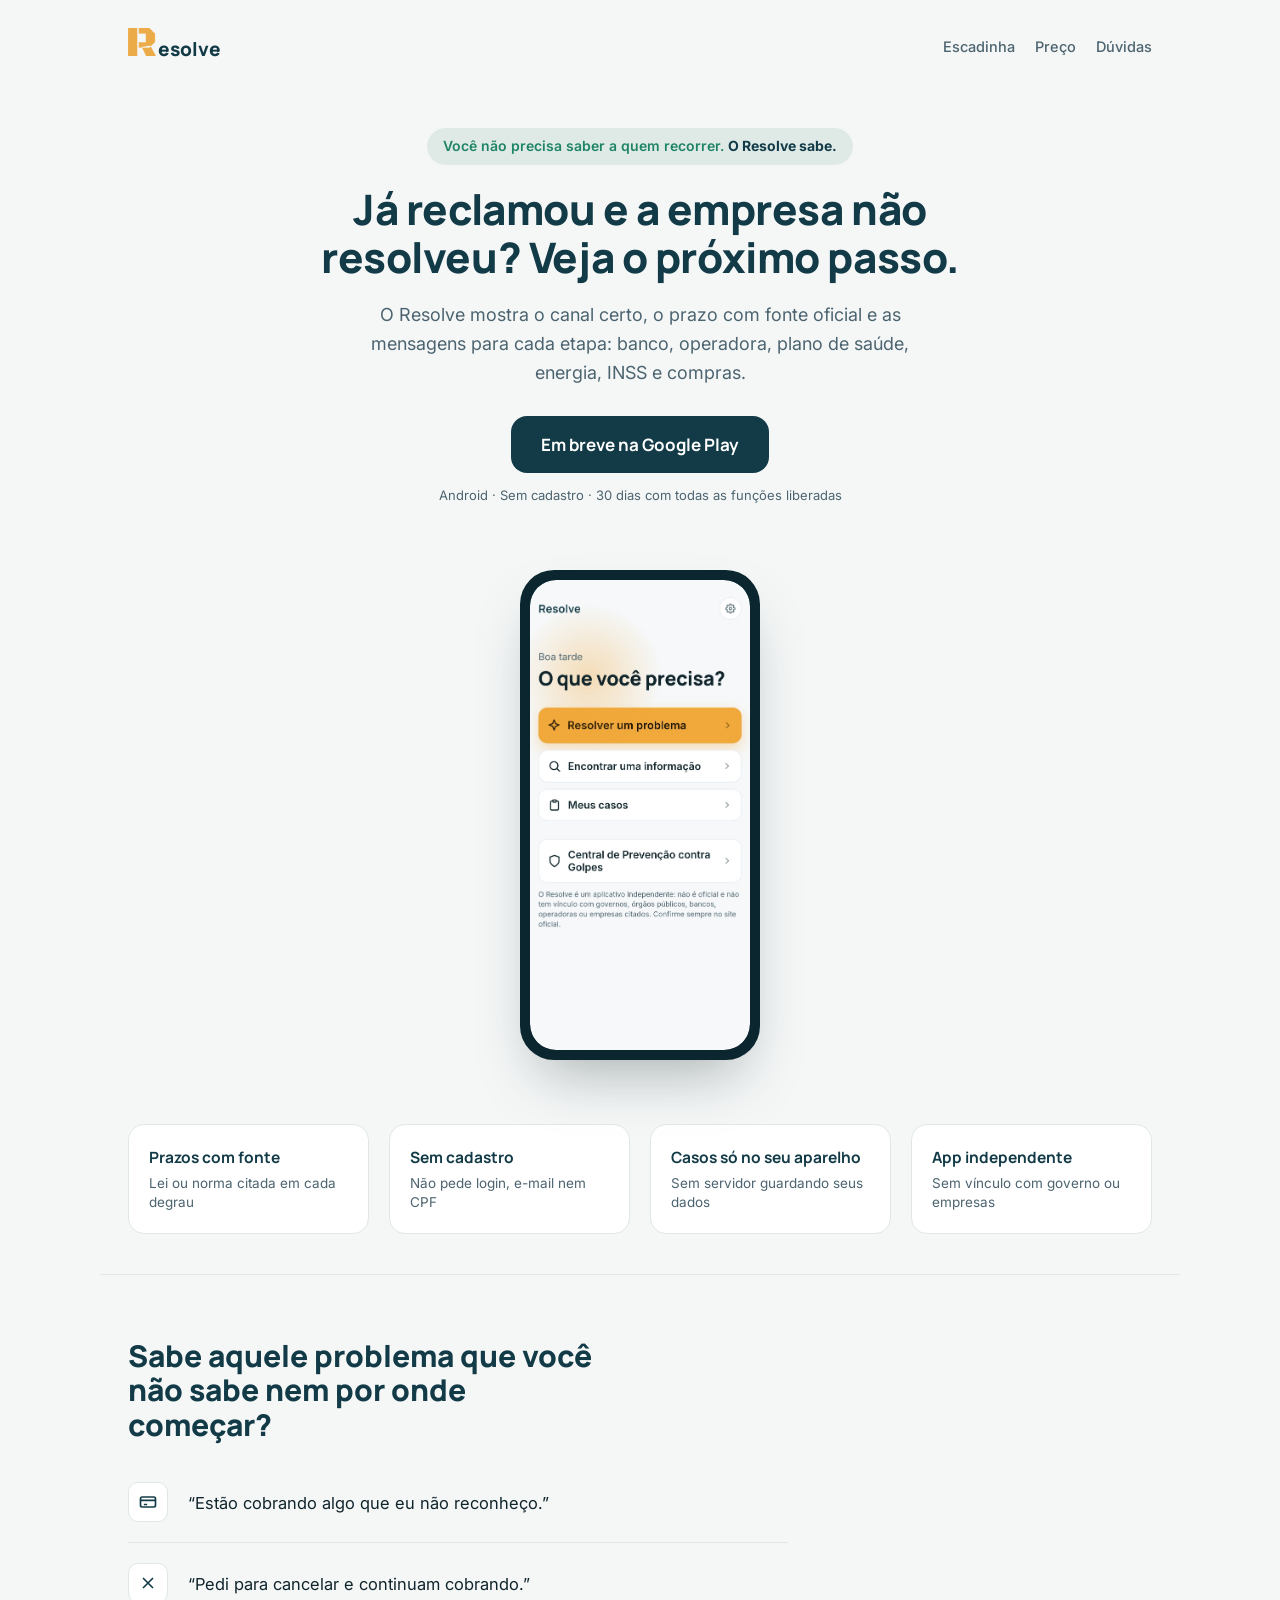
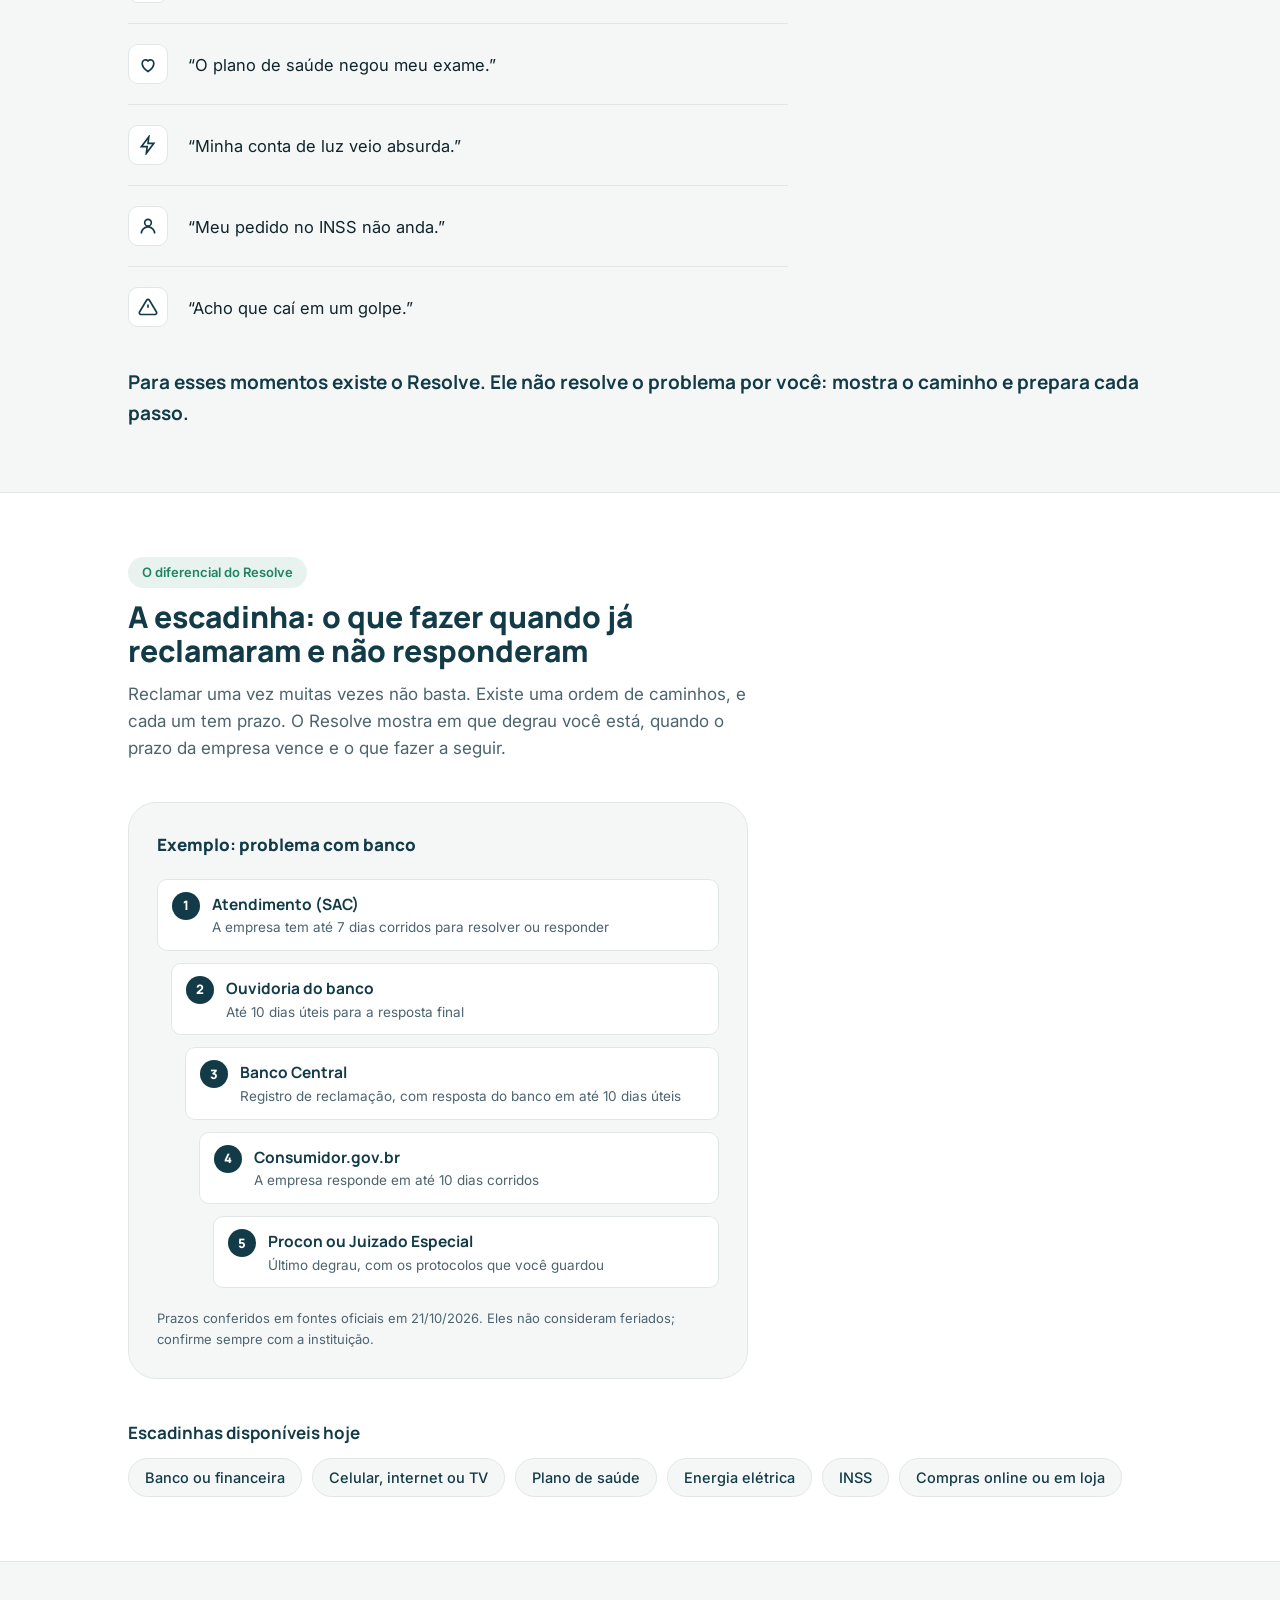
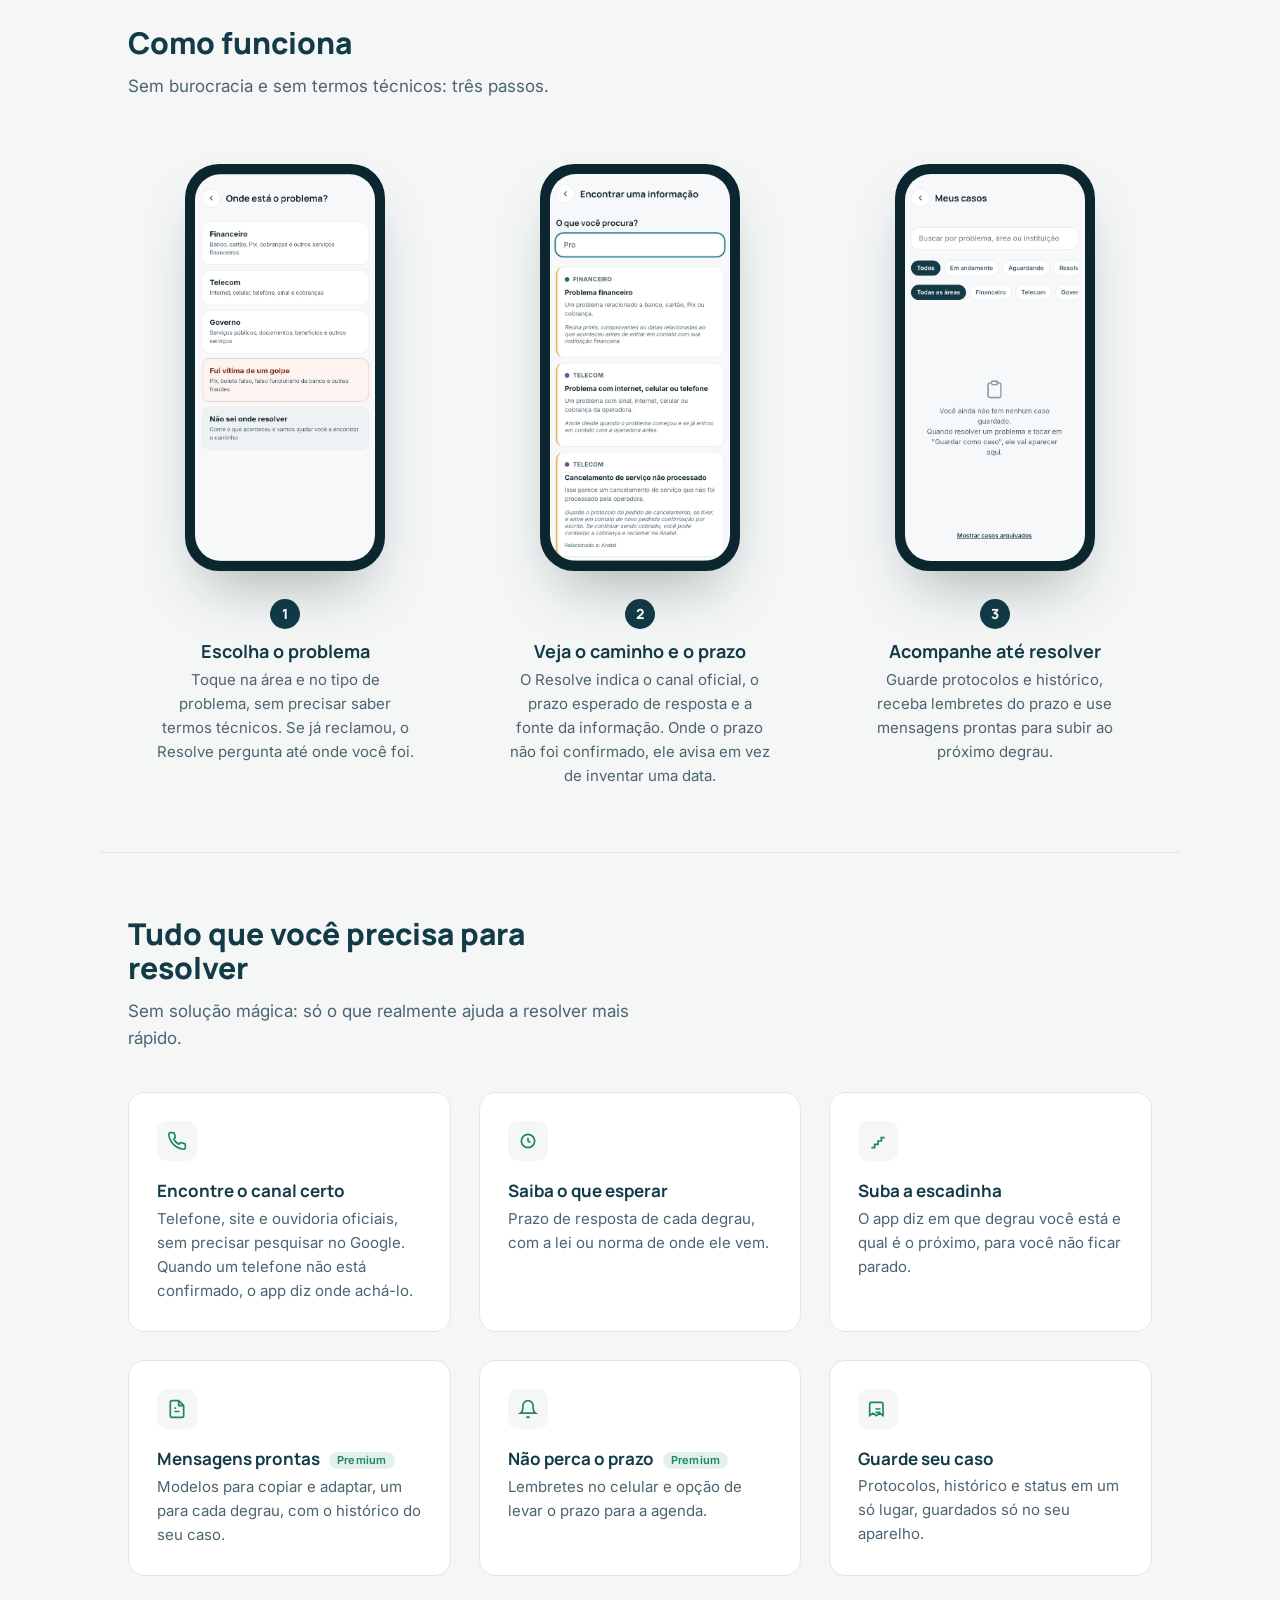
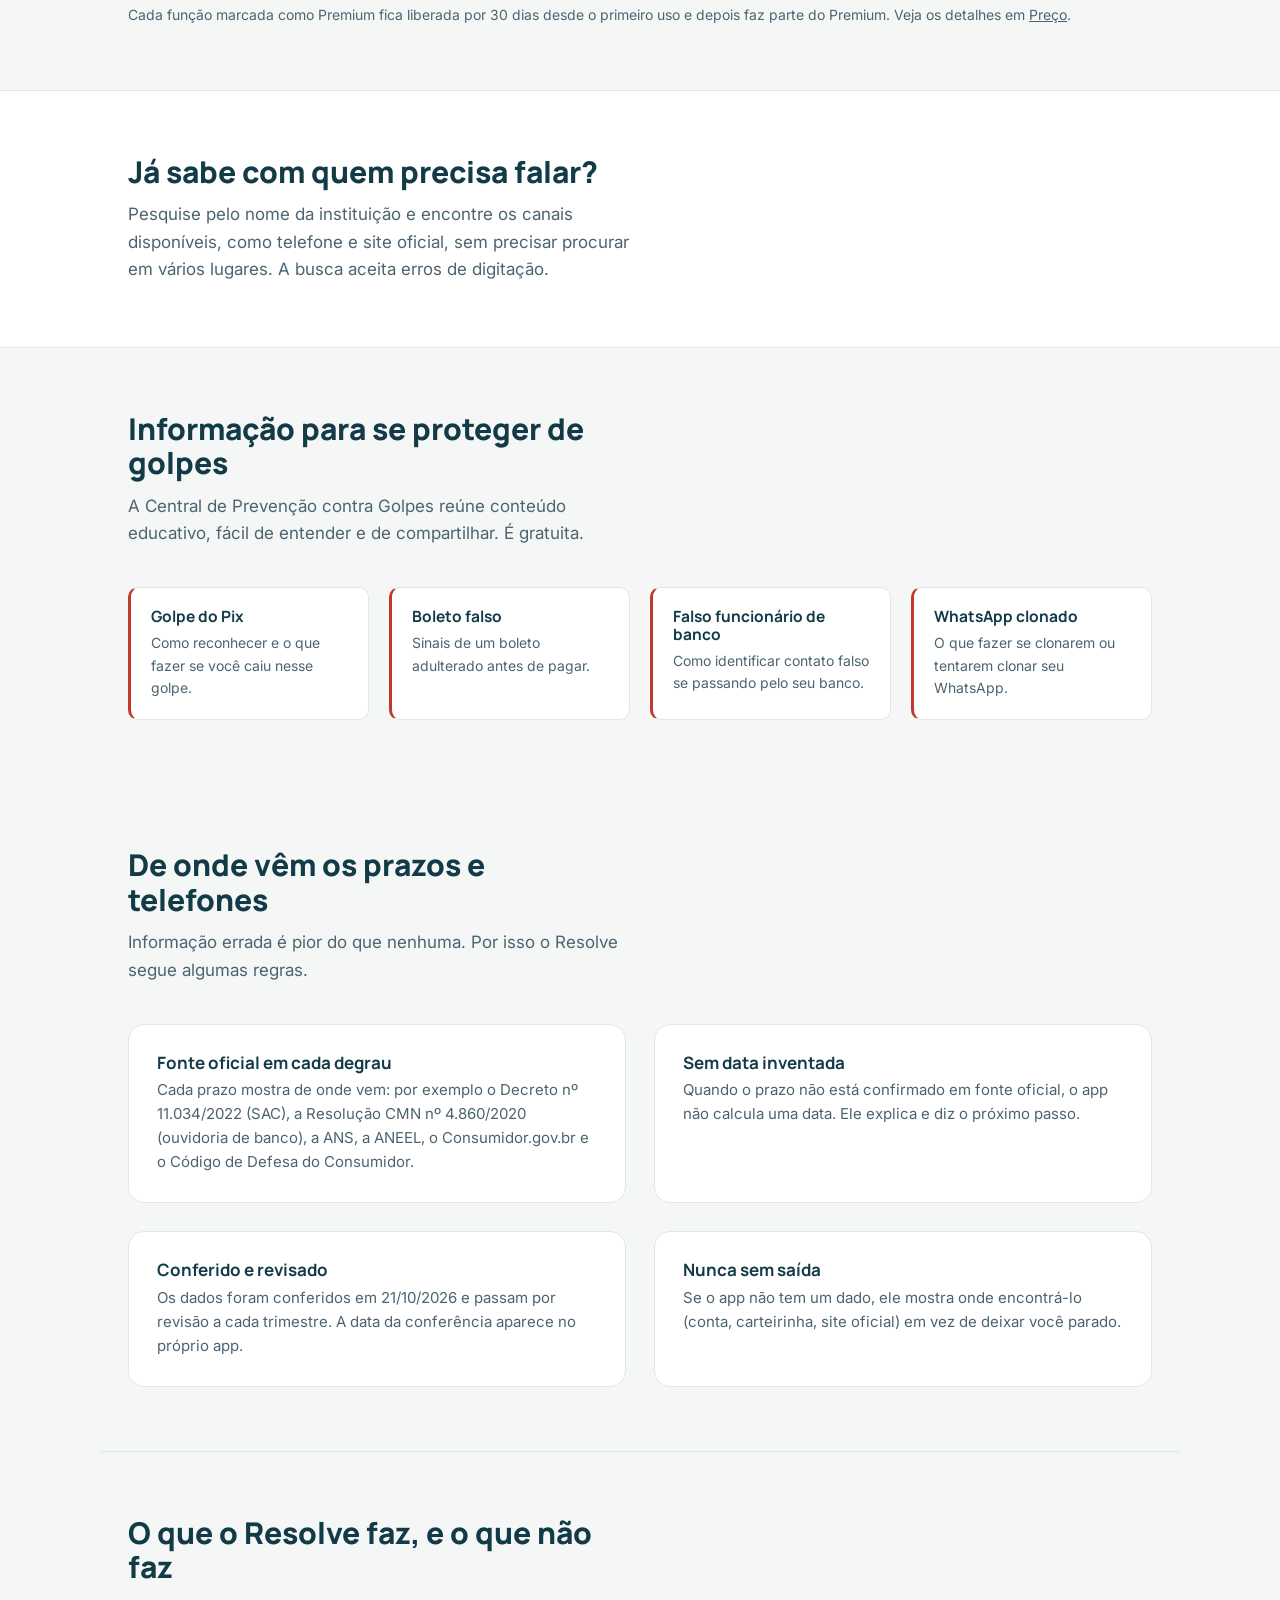
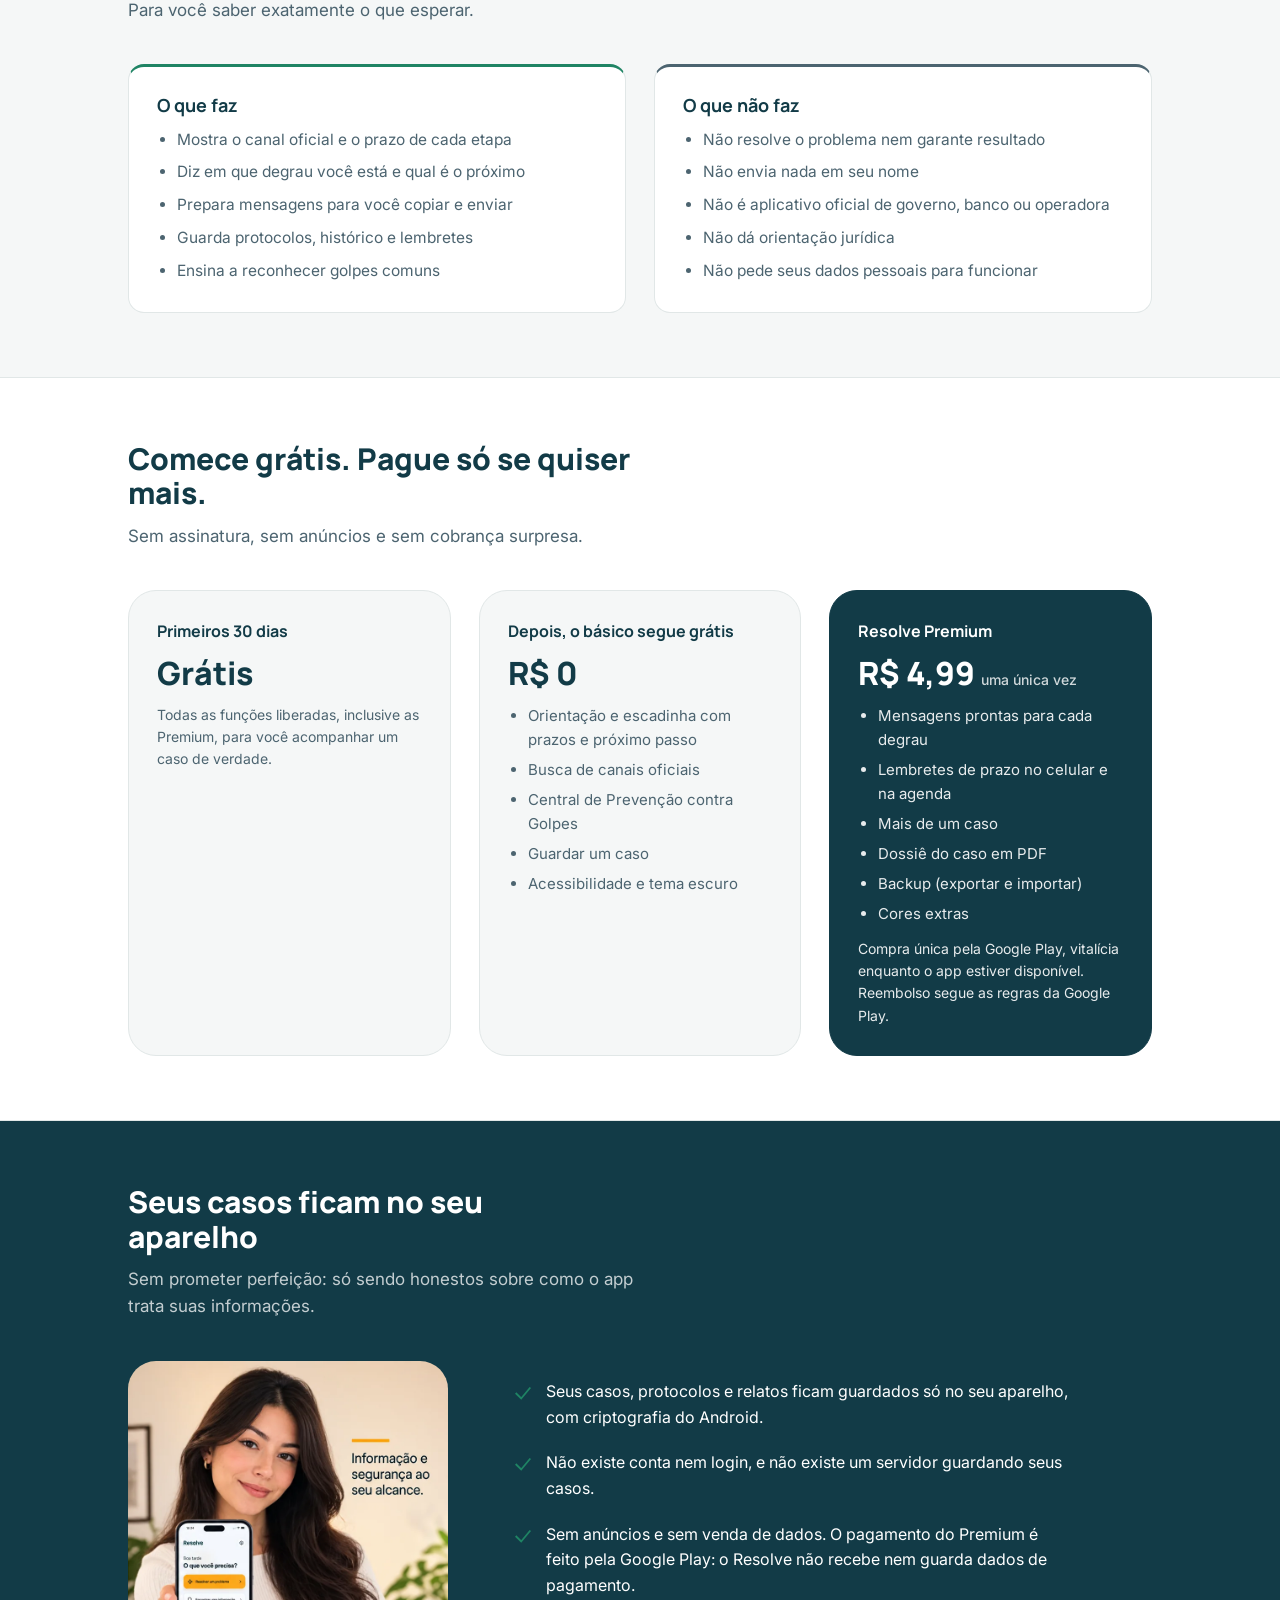
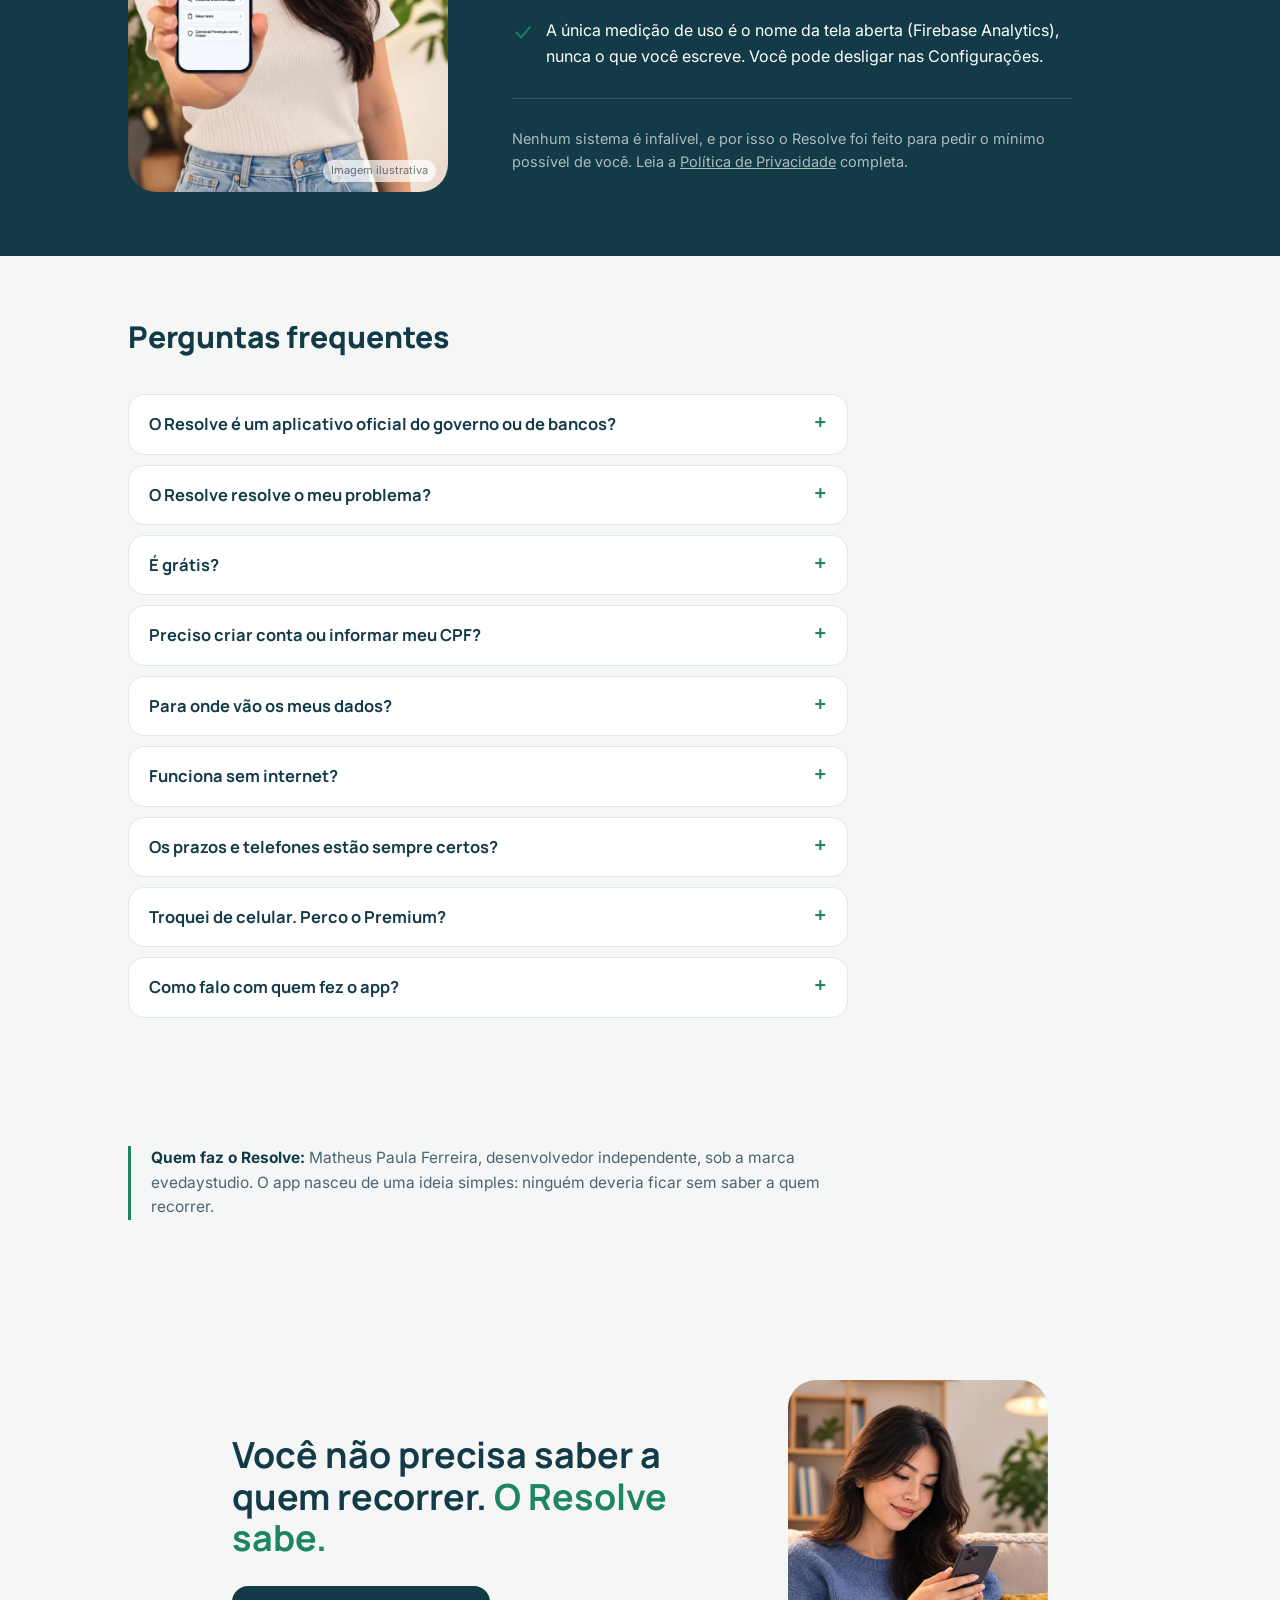
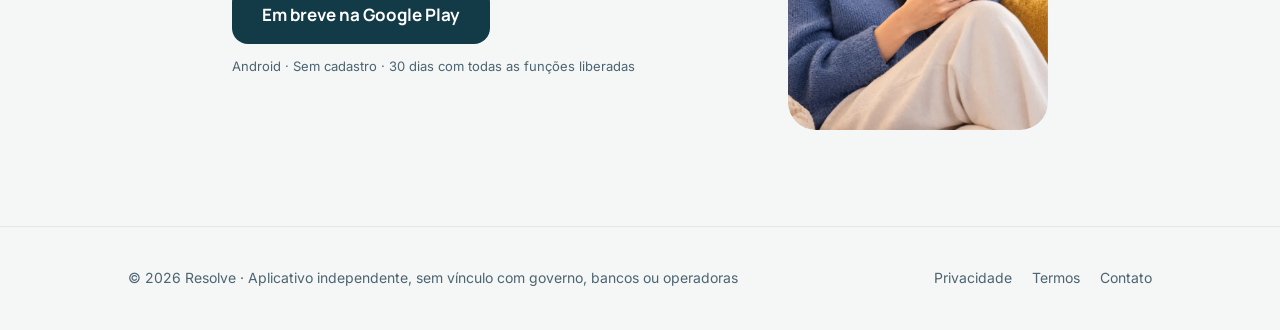
==== index.html @ bd223cc1 "Add files via upload" ====
<!DOCTYPE html>
<html lang="pt-BR">
<head>
  <meta charset="UTF-8" />
  <meta name="viewport" content="width=device-width, initial-scale=1" />
  <title>Resolve — Reclamou e não resolveram? Veja o próximo passo</title>
  <meta name="description" content="Reclamou e a empresa não resolveu? O Resolve mostra o canal certo, o prazo com fonte oficial e o próximo passo: banco, operadora, plano de saúde, energia, INSS e compras. Android, sem cadastro." />

  <!-- Open Graph / Instagram, WhatsApp, Facebook -->
  <meta property="og:type" content="website" />
  <meta property="og:title" content="Resolve — Reclamou e não resolveram? Veja o próximo passo" />
  <meta property="og:locale" content="pt_BR" />
  <meta name="theme-color" content="#123B47" />
  <meta property="og:description" content="O canal certo, o prazo com fonte oficial e o próximo passo quando a empresa não responde. Android, sem cadastro, 30 dias com tudo liberado." />
  <meta property="og:image" content="https://evedaystudio.github.io/resolve/assets/og-image.png?v=2" />
  <meta property="og:image:width" content="1200" />
  <meta property="og:image:height" content="630" />
  <meta name="twitter:card" content="summary_large_image" />
  <meta name="twitter:image" content="https://evedaystudio.github.io/resolve/assets/og-image.png?v=2" />

  <link rel="icon" href="assets/favicon.ico" sizes="48x48" />
  <link rel="icon" type="image/png" sizes="32x32" href="assets/favicon-32.png" />
  <link rel="icon" type="image/png" sizes="192x192" href="assets/favicon-192.png" />
  <link rel="apple-touch-icon" href="assets/apple-touch-icon.png" />

  <link rel="preconnect" href="https://fonts.googleapis.com">
  <link rel="preconnect" href="https://fonts.gstatic.com" crossorigin>
  <link href="https://fonts.googleapis.com/css2?family=Inter:wght@400;500;600&family=Manrope:wght@700;800&display=swap" rel="stylesheet">

  <link rel="stylesheet" href="css/styles.css" />
  <script type="application/ld+json">
  {"@context":"https://schema.org","@type":"MobileApplication","name":"Resolve","operatingSystem":"Android","applicationCategory":"UtilitiesApplication","description":"Mostra o canal certo, o prazo e o próximo passo para quem já reclamou e não foi resolvido. Aplicativo independente.","inLanguage":"pt-BR","author":{"@type":"Person","name":"Matheus Paula Ferreira"}}
  </script>
</head>
<body>

  <header class="cabecalho">
    <div class="container cabecalho-linha">
      <a class="marca-site" href="#topo" aria-label="Resolve">
        <img class="marca-r" src="assets/logo-r.png" alt="" width="28" height="28" />
        <span aria-hidden="true">esolve</span>
      </a>
      <nav class="menu-site" aria-label="Seções">
        <a href="#escadinha">Escadinha</a>
        <a href="#preco">Preço</a>
        <a href="#duvidas">Dúvidas</a>
      </nav>
    </div>
  </header>

  <main id="topo">

    <!-- ================= HERO ================= -->
    <section class="hero">
      <div class="container">
        <div class="hero-conteudo">
          <p class="hero-kicker">Você não precisa saber a quem recorrer. <strong>O Resolve sabe.</strong></p>
          <h1>Já reclamou e a empresa não resolveu? Veja o próximo passo.</h1>
          <p class="hero-sub">O Resolve mostra o canal certo, o prazo com fonte oficial e as mensagens para cada etapa: banco, operadora, plano de saúde, energia, INSS e compras.</p>

          <a class="botao-baixar" href="#" id="link-baixar-hero" data-link-loja aria-disabled="true">
            Em breve na Google Play
          </a>
          <p class="hero-micro">Android · Sem cadastro · 30 dias com todas as funções liberadas</p>
        </div>

        <div class="moldura-fone moldura-fone-hero">
          <div class="moldura-fone-tela">
            <img src="assets/screenshots/tela-resolve.jpg" alt="Tela inicial do aplicativo Resolve" draggable="false" />
          </div>
        </div>

        <ul class="faixa-confianca" aria-label="Por que confiar">
          <li><strong>Prazos com fonte</strong><span>Lei ou norma citada em cada degrau</span></li>
          <li><strong>Sem cadastro</strong><span>Não pede login, e-mail nem CPF</span></li>
          <li><strong>Casos só no seu aparelho</strong><span>Sem servidor guardando seus dados</span></li>
          <li><strong>App independente</strong><span>Sem vínculo com governo ou empresas</span></li>
        </ul>
      </div>
    </section>

    <hr class="divisor" />

    <!-- ================= SITUAÇÕES REAIS ================= -->
    <section class="bloco">
      <div class="container">
        <h2 class="bloco-titulo">Sabe aquele problema que você não sabe nem por onde começar?</h2>

        <div class="lista-situacoes">
          <div class="item-situacao">
            <span class="icone"><svg viewBox="0 0 24 24" fill="none" stroke="currentColor" stroke-width="2"><rect x="3" y="6" width="18" height="12" rx="2"/><path d="M3 10h18M7 15h4"/></svg></span>
            <p>“Estão cobrando algo que eu não reconheço.”</p>
          </div>
          <div class="item-situacao">
            <span class="icone"><svg viewBox="0 0 24 24" fill="none" stroke="currentColor" stroke-width="2"><path d="M18 6L6 18M6 6l12 12"/></svg></span>
            <p>“Pedi para cancelar e continuam cobrando.”</p>
          </div>
          <div class="item-situacao">
            <span class="icone"><svg viewBox="0 0 24 24" fill="none" stroke="currentColor" stroke-width="2"><path d="M12 21s-7-4.5-7-10a4 4 0 017-2.6A4 4 0 0119 11c0 5.5-7 10-7 10z"/></svg></span>
            <p>“O plano de saúde negou meu exame.”</p>
          </div>
          <div class="item-situacao">
            <span class="icone"><svg viewBox="0 0 24 24" fill="none" stroke="currentColor" stroke-width="2"><path d="M13 2L4 14h7l-1 8 9-12h-7z"/></svg></span>
            <p>“Minha conta de luz veio absurda.”</p>
          </div>
          <div class="item-situacao">
            <span class="icone"><svg viewBox="0 0 24 24" fill="none" stroke="currentColor" stroke-width="2"><path d="M12 12a4 4 0 100-8 4 4 0 000 8zM4 21a8 8 0 0116 0"/></svg></span>
            <p>“Meu pedido no INSS não anda.”</p>
          </div>
          <div class="item-situacao">
            <span class="icone"><svg viewBox="0 0 24 24" fill="none" stroke="currentColor" stroke-width="2"><path d="M12 9v4M12 17h.01"/><path d="M10.29 3.86L1.82 18a2 2 0 001.71 3h16.94a2 2 0 001.71-3L13.71 3.86a2 2 0 00-3.42 0z"/></svg></span>
            <p>“Acho que caí em um golpe.”</p>
          </div>
        </div>

        <p class="situacoes-fechamento">Para esses momentos existe o Resolve. Ele não resolve o problema por você: mostra o caminho e prepara cada passo.</p>
      </div>
    </section>

    <!-- ================= ESCADINHA ================= -->
    <section class="bloco bloco-escada" id="escadinha">
      <div class="container">
        <p class="rotulo-secao">O diferencial do Resolve</p>
        <h2 class="bloco-titulo">A escadinha: o que fazer quando já reclamaram e não responderam</h2>
        <p class="bloco-intro">Reclamar uma vez muitas vezes não basta. Existe uma ordem de caminhos, e cada um tem prazo. O Resolve mostra em que degrau você está, quando o prazo da empresa vence e o que fazer a seguir.</p>

        <div class="escada-exemplo">
          <p class="escada-exemplo-titulo">Exemplo: problema com banco</p>
          <ol class="escada-visual">
            <li><span class="escada-n">1</span><div><strong>Atendimento (SAC)</strong><small>A empresa tem até 7 dias corridos para resolver ou responder</small></div></li>
            <li><span class="escada-n">2</span><div><strong>Ouvidoria do banco</strong><small>Até 10 dias úteis para a resposta final</small></div></li>
            <li><span class="escada-n">3</span><div><strong>Banco Central</strong><small>Registro de reclamação, com resposta do banco em até 10 dias úteis</small></div></li>
            <li><span class="escada-n">4</span><div><strong>Consumidor.gov.br</strong><small>A empresa responde em até 10 dias corridos</small></div></li>
            <li><span class="escada-n">5</span><div><strong>Procon ou Juizado Especial</strong><small>Último degrau, com os protocolos que você guardou</small></div></li>
          </ol>
          <p class="escada-exemplo-nota">Prazos conferidos em fontes oficiais em 21/10/2026. Eles não consideram feriados; confirme sempre com a instituição.</p>
        </div>

        <p class="escada-trilhas-titulo">Escadinhas disponíveis hoje</p>
        <ul class="escada-trilhas">
          <li>Banco ou financeira</li>
          <li>Celular, internet ou TV</li>
          <li>Plano de saúde</li>
          <li>Energia elétrica</li>
          <li>INSS</li>
          <li>Compras online ou em loja</li>
        </ul>
      </div>
    </section>

    <!-- ================= COMO FUNCIONA (com telas reais) ================= -->
    <section class="bloco">
      <div class="container">
        <h2 class="bloco-titulo">Como funciona</h2>
        <p class="bloco-intro">Sem burocracia e sem termos técnicos: três passos.</p>

        <div class="passos-telas">
          <div class="passo-tela">
            <div class="moldura-fone moldura-fone-passo">
              <div class="moldura-fone-tela">
                <img src="assets/screenshots/resolve-problema.jpg" alt="Tela de escolha da área do problema no Resolve" draggable="false" />
              </div>
            </div>
            <div class="passo-tela-texto">
              <span class="passo-numero">1</span>
              <h3>Escolha o problema</h3>
              <p>Toque na área e no tipo de problema, sem precisar saber termos técnicos. Se já reclamou, o Resolve pergunta até onde você foi.</p>
            </div>
          </div>

          <div class="passo-tela">
            <div class="moldura-fone moldura-fone-passo">
              <div class="moldura-fone-tela">
                <img src="assets/screenshots/resolve-informacao.jpg" alt="Tela de busca de informação no Resolve" draggable="false" />
              </div>
            </div>
            <div class="passo-tela-texto">
              <span class="passo-numero">2</span>
              <h3>Veja o caminho e o prazo</h3>
              <p>O Resolve indica o canal oficial, o prazo esperado de resposta e a fonte da informação. Onde o prazo não foi confirmado, ele avisa em vez de inventar uma data.</p>
            </div>
          </div>

          <div class="passo-tela">
            <div class="moldura-fone moldura-fone-passo">
              <div class="moldura-fone-tela">
                <img src="assets/screenshots/resolve-casos.jpg" alt="Tela de Meus casos no Resolve" draggable="false" />
              </div>
            </div>
            <div class="passo-tela-texto">
              <span class="passo-numero">3</span>
              <h3>Acompanhe até resolver</h3>
              <p>Guarde protocolos e histórico, receba lembretes do prazo e use mensagens prontas para subir ao próximo degrau.</p>
            </div>
          </div>
        </div>
      </div>
    </section>

    <hr class="divisor" />

    <!-- ================= FUNCIONALIDADES ================= -->
    <section class="bloco">
      <div class="container">
        <h2 class="bloco-titulo">Tudo que você precisa para resolver</h2>
        <p class="bloco-intro">Sem solução mágica: só o que realmente ajuda a resolver mais rápido.</p>

        <div class="grade-funcionalidades">
          <div class="card-funcionalidade">
            <span class="icone"><svg viewBox="0 0 24 24" fill="none" stroke="currentColor" stroke-width="2"><path d="M22 16.92v3a2 2 0 01-2.18 2 19.79 19.79 0 01-8.63-3.07 19.5 19.5 0 01-6-6 19.79 19.79 0 01-3.07-8.67A2 2 0 014.11 2h3a2 2 0 012 1.72c.127.96.361 1.903.7 2.81a2 2 0 01-.45 2.11L8.09 9.91a16 16 0 006 6l1.27-1.27a2 2 0 012.11-.45c.907.339 1.85.573 2.81.7A2 2 0 0122 16.92z"/></svg></span>
            <h3>Encontre o canal certo</h3>
            <p>Telefone, site e ouvidoria oficiais, sem precisar pesquisar no Google. Quando um telefone não está confirmado, o app diz onde achá-lo.</p>
          </div>
          <div class="card-funcionalidade">
            <span class="icone"><svg viewBox="0 0 24 24" fill="none" stroke="currentColor" stroke-width="2"><path d="M12 20a8 8 0 100-16 8 8 0 000 16z"/><path d="M12 8v4l3 2"/></svg></span>
            <h3>Saiba o que esperar</h3>
            <p>Prazo de resposta de cada degrau, com a lei ou norma de onde ele vem.</p>
          </div>
          <div class="card-funcionalidade">
            <span class="icone"><svg viewBox="0 0 24 24" fill="none" stroke="currentColor" stroke-width="2"><path d="M4 20h4v-4h4v-4h4V8h4"/></svg></span>
            <h3>Suba a escadinha</h3>
            <p>O app diz em que degrau você está e qual é o próximo, para você não ficar parado.</p>
          </div>
          <div class="card-funcionalidade">
            <span class="icone"><svg viewBox="0 0 24 24" fill="none" stroke="currentColor" stroke-width="2"><path d="M14 2H6a2 2 0 00-2 2v16a2 2 0 002 2h12a2 2 0 002-2V8z"/><path d="M14 2v6h6M9 15h6M9 11h2"/></svg></span>
            <h3>Mensagens prontas <span class="selo-premium">Premium</span></h3>
            <p>Modelos para copiar e adaptar, um para cada degrau, com o histórico do seu caso.</p>
          </div>
          <div class="card-funcionalidade">
            <span class="icone"><svg viewBox="0 0 24 24" fill="none" stroke="currentColor" stroke-width="2"><path d="M18 8a6 6 0 00-12 0c0 7-3 9-3 9h18s-3-2-3-9M13.73 21a2 2 0 01-3.46 0"/></svg></span>
            <h3>Não perca o prazo <span class="selo-premium">Premium</span></h3>
            <p>Lembretes no celular e opção de levar o prazo para a agenda.</p>
          </div>
          <div class="card-funcionalidade">
            <span class="icone"><svg viewBox="0 0 24 24" fill="none" stroke="currentColor" stroke-width="2"><path d="M9 12h6M9 16h6M8 4h8a2 2 0 012 2v14l-4-3-4 3-4-3-4 3V6a2 2 0 012-2z"/></svg></span>
            <h3>Guarde seu caso</h3>
            <p>Protocolos, histórico e status em um só lugar, guardados só no seu aparelho.</p>
          </div>
        </div>
        <p class="nota-funcoes">Cada função marcada como Premium fica liberada por 30 dias desde o primeiro uso e depois faz parte do Premium. Veja os detalhes em <a href="#preco">Preço</a>.</p>
      </div>
    </section>

    <!-- ================= BUSCA POR INSTITUIÇÃO ================= -->
    <section class="bloco bloco-instituicao">
      <div class="container">
        <div class="instituicao-conteudo">
          <h2 class="bloco-titulo">Já sabe com quem precisa falar?</h2>
          <p class="bloco-intro">Pesquise pelo nome da instituição e encontre os canais disponíveis, como telefone e site oficial, sem precisar procurar em vários lugares. A busca aceita erros de digitação.</p>
        </div>
      </div>
    </section>

    <!-- ================= CENTRAL DE PREVENÇÃO CONTRA GOLPES ================= -->
    <section class="bloco bloco-golpes">
      <div class="container">
        <h2 class="bloco-titulo">Informação para se proteger de golpes</h2>
        <p class="bloco-intro">A Central de Prevenção contra Golpes reúne conteúdo educativo, fácil de entender e de compartilhar. É gratuita.</p>

        <div class="grade-golpes">
          <div class="card-golpe">
            <h3>Golpe do Pix</h3>
            <p>Como reconhecer e o que fazer se você caiu nesse golpe.</p>
          </div>
          <div class="card-golpe">
            <h3>Boleto falso</h3>
            <p>Sinais de um boleto adulterado antes de pagar.</p>
          </div>
          <div class="card-golpe">
            <h3>Falso funcionário de banco</h3>
            <p>Como identificar contato falso se passando pelo seu banco.</p>
          </div>
          <div class="card-golpe">
            <h3>WhatsApp clonado</h3>
            <p>O que fazer se clonarem ou tentarem clonar seu WhatsApp.</p>
          </div>
        </div>
      </div>
    </section>

    <!-- ================= COMO CONFERIMOS ================= -->
    <section class="bloco">
      <div class="container">
        <h2 class="bloco-titulo">De onde vêm os prazos e telefones</h2>
        <p class="bloco-intro">Informação errada é pior do que nenhuma. Por isso o Resolve segue algumas regras.</p>
        <div class="grade-metodo">
          <div class="item-metodo">
            <h3>Fonte oficial em cada degrau</h3>
            <p>Cada prazo mostra de onde vem: por exemplo o Decreto nº 11.034/2022 (SAC), a Resolução CMN nº 4.860/2020 (ouvidoria de banco), a ANS, a ANEEL, o Consumidor.gov.br e o Código de Defesa do Consumidor.</p>
          </div>
          <div class="item-metodo">
            <h3>Sem data inventada</h3>
            <p>Quando o prazo não está confirmado em fonte oficial, o app não calcula uma data. Ele explica e diz o próximo passo.</p>
          </div>
          <div class="item-metodo">
            <h3>Conferido e revisado</h3>
            <p>Os dados foram conferidos em 21/10/2026 e passam por revisão a cada trimestre. A data da conferência aparece no próprio app.</p>
          </div>
          <div class="item-metodo">
            <h3>Nunca sem saída</h3>
            <p>Se o app não tem um dado, ele mostra onde encontrá-lo (conta, carteirinha, site oficial) em vez de deixar você parado.</p>
          </div>
        </div>
      </div>
    </section>

    <hr class="divisor" />

    <!-- ================= FAZ / NÃO FAZ ================= -->
    <section class="bloco">
      <div class="container">
        <h2 class="bloco-titulo">O que o Resolve faz, e o que não faz</h2>
        <p class="bloco-intro">Para você saber exatamente o que esperar.</p>
        <div class="faz-nao-faz">
          <div class="coluna-faz">
            <h3>O que faz</h3>
            <ul>
              <li>Mostra o canal oficial e o prazo de cada etapa</li>
              <li>Diz em que degrau você está e qual é o próximo</li>
              <li>Prepara mensagens para você copiar e enviar</li>
              <li>Guarda protocolos, histórico e lembretes</li>
              <li>Ensina a reconhecer golpes comuns</li>
            </ul>
          </div>
          <div class="coluna-nao-faz">
            <h3>O que não faz</h3>
            <ul>
              <li>Não resolve o problema nem garante resultado</li>
              <li>Não envia nada em seu nome</li>
              <li>Não é aplicativo oficial de governo, banco ou operadora</li>
              <li>Não dá orientação jurídica</li>
              <li>Não pede seus dados pessoais para funcionar</li>
            </ul>
          </div>
        </div>
      </div>
    </section>

    <!-- ================= PREÇO ================= -->
    <section class="bloco bloco-preco" id="preco">
      <div class="container">
        <h2 class="bloco-titulo">Comece grátis. Pague só se quiser mais.</h2>
        <p class="bloco-intro">Sem assinatura, sem anúncios e sem cobrança surpresa.</p>

        <div class="grade-preco">
          <div class="cartao-preco">
            <p class="cartao-preco-nome">Primeiros 30 dias</p>
            <p class="cartao-preco-valor">Grátis</p>
            <p class="cartao-preco-sub">Todas as funções liberadas, inclusive as Premium, para você acompanhar um caso de verdade.</p>
          </div>
          <div class="cartao-preco">
            <p class="cartao-preco-nome">Depois, o básico segue grátis</p>
            <p class="cartao-preco-valor">R$ 0</p>
            <ul>
              <li>Orientação e escadinha com prazos e próximo passo</li>
              <li>Busca de canais oficiais</li>
              <li>Central de Prevenção contra Golpes</li>
              <li>Guardar um caso</li>
              <li>Acessibilidade e tema escuro</li>
            </ul>
          </div>
          <div class="cartao-preco cartao-preco-destaque">
            <p class="cartao-preco-nome">Resolve Premium</p>
            <p class="cartao-preco-valor">R$ 4,99 <span>uma única vez</span></p>
            <ul>
              <li>Mensagens prontas para cada degrau</li>
              <li>Lembretes de prazo no celular e na agenda</li>
              <li>Mais de um caso</li>
              <li>Dossiê do caso em PDF</li>
              <li>Backup (exportar e importar)</li>
              <li>Cores extras</li>
            </ul>
            <p class="cartao-preco-sub">Compra única pela Google Play, vitalícia enquanto o app estiver disponível. Reembolso segue as regras da Google Play.</p>
          </div>
        </div>
      </div>
    </section>

    <!-- ================= CONFIANÇA / PRIVACIDADE ================= -->
    <section class="bloco bloco-confianca">
      <div class="container">
        <h2 class="bloco-titulo">Seus casos ficam no seu aparelho</h2>
        <p class="bloco-intro">Sem prometer perfeição: só sendo honestos sobre como o app trata suas informações.</p>

        <div class="confianca-grade">
          <div class="confianca-imagem">
            <img src="assets/mulher-celular.webp" alt="Mulher sorrindo e mostrando a tela inicial do aplicativo Resolve" width="760" height="1024" loading="lazy" draggable="false" />
            <span class="legenda-ilustrativa">Imagem ilustrativa</span>
          </div>
          <div class="confianca-texto">
          <div class="lista-confianca">
            <div class="item-confianca">
              <svg viewBox="0 0 24 24" fill="none" stroke="currentColor" stroke-width="2"><path d="M4 12l6 6L20 6"/></svg>
              <p>Seus casos, protocolos e relatos ficam guardados só no seu aparelho, com criptografia do Android.</p>
            </div>
            <div class="item-confianca">
              <svg viewBox="0 0 24 24" fill="none" stroke="currentColor" stroke-width="2"><path d="M4 12l6 6L20 6"/></svg>
              <p>Não existe conta nem login, e não existe um servidor guardando seus casos.</p>
            </div>
            <div class="item-confianca">
              <svg viewBox="0 0 24 24" fill="none" stroke="currentColor" stroke-width="2"><path d="M4 12l6 6L20 6"/></svg>
              <p>Sem anúncios e sem venda de dados. O pagamento do Premium é feito pela Google Play: o Resolve não recebe nem guarda dados de pagamento.</p>
            </div>
            <div class="item-confianca">
              <svg viewBox="0 0 24 24" fill="none" stroke="currentColor" stroke-width="2"><path d="M4 12l6 6L20 6"/></svg>
              <p>A única medição de uso é o nome da tela aberta (Firebase Analytics), nunca o que você escreve. Você pode desligar nas Configurações.</p>
            </div>
          </div>
            <p class="confianca-rodape">Nenhum sistema é infalível, e por isso o Resolve foi feito para pedir o mínimo possível de você. Leia a <a href="privacidade.html">Política de Privacidade</a> completa.</p>
          </div>
        </div>
      </div>
    </section>

    <!-- ================= PERGUNTAS FREQUENTES ================= -->
    <section class="bloco" id="duvidas">
      <div class="container">
        <h2 class="bloco-titulo">Perguntas frequentes</h2>
        <div class="faq">
          <details>
            <summary>O Resolve é um aplicativo oficial do governo ou de bancos?</summary>
            <p>Não. É um aplicativo independente, sem vínculo, parceria ou aprovação de órgãos públicos, bancos, operadoras ou empresas citadas. Ele só mostra o caminho até os canais oficiais.</p>
          </details>
          <details>
            <summary>O Resolve resolve o meu problema?</summary>
            <p>Não, e não promete isso. Quem resolve é a empresa, o órgão regulador ou a Justiça. O Resolve organiza o caminho, mostra os prazos e prepara as mensagens para você não ficar sem saber o que fazer.</p>
          </details>
          <details>
            <summary>É grátis?</summary>
            <p>É grátis para instalar, e nos primeiros 30 dias todas as funções ficam liberadas. Depois disso, o básico continua grátis e o Premium custa R$ 4,99, em pagamento único, sem assinatura.</p>
          </details>
          <details>
            <summary>Preciso criar conta ou informar meu CPF?</summary>
            <p>Não. O app não pede login, e-mail nem CPF. Pedimos, inclusive, que você não escreva dados pessoais nos campos de texto.</p>
          </details>
          <details>
            <summary>Para onde vão os meus dados?</summary>
            <p>Seus casos ficam só no seu aparelho. O app envia apenas o nome das telas abertas para medir o uso (você pode desligar), e o que você escolher enviar de avaliação ou sugestão. Tudo está na <a href="privacidade.html">Política de Privacidade</a>.</p>
          </details>
          <details>
            <summary>Funciona sem internet?</summary>
            <p>Sim, quase tudo: as orientações, os prazos e os seus casos ficam no aparelho. Abrir sites oficiais, enviar avaliação ou sugestão e comprar o Premium precisam de internet.</p>
          </details>
          <details>
            <summary>Os prazos e telefones estão sempre certos?</summary>
            <p>Cada informação traz a fonte e foi conferida em fontes oficiais, mas regras e telefones podem mudar. Por isso o app mostra a data da conferência e recomenda confirmar no site oficial antes de decisões importantes. Os prazos também não consideram feriados.</p>
          </details>
          <details>
            <summary>Troquei de celular. Perco o Premium?</summary>
            <p>Não. Use a opção "Já comprei o Premium" na janela do Premium, com a mesma conta Google. O backup (exportar e importar) leva seus casos para o aparelho novo.</p>
          </details>
          <details>
            <summary>Como falo com quem fez o app?</summary>
            <p>Pelo e-mail <a href="mailto:theusp.ferreira@gmail.com">theusp.ferreira@gmail.com</a>. Dentro do app também dá para sugerir uma instituição ou um problema que ainda não existe.</p>
          </details>
        </div>
      </div>
    </section>

    <!-- ================= QUEM FEZ ================= -->
    <section class="bloco bloco-autor">
      <div class="container">
        <p class="autor-texto"><strong>Quem faz o Resolve:</strong> Matheus Paula Ferreira, desenvolvedor independente, sob a marca evedaystudio. O app nasceu de uma ideia simples: ninguém deveria ficar sem saber a quem recorrer.</p>
      </div>
    </section>

    <!-- ================= CTA FINAL ================= -->
    <section class="cta-final">
      <div class="container">
        <div class="cta-final-grade">
          <div class="cta-final-texto">
            <h2>Você não precisa saber a quem recorrer. <span class="destaque">O Resolve sabe.</span></h2>
            <a class="botao-baixar" href="#" id="link-baixar-final" data-link-loja aria-disabled="true">
              Em breve na Google Play
            </a>
            <p class="hero-micro">Android · Sem cadastro · 30 dias com todas as funções liberadas</p>
          </div>
          <div class="cta-final-imagem">
            <img src="assets/mulher-sofa.webp" alt="Mulher sorrindo, relaxada no sofá, olhando o celular" width="760" height="1024" loading="lazy" draggable="false" />
          </div>
        </div>
      </div>
    </section>

  </main>

  <footer class="rodape">
    <div class="container rodape-linhas">
      <span>© 2026 Resolve · Aplicativo independente, sem vínculo com governo, bancos ou operadoras</span>
      <div class="rodape-links">
        <a href="privacidade.html">Privacidade</a>
        <a href="termos.html">Termos</a>
        <a href="mailto:theusp.ferreira@gmail.com">Contato</a>
      </div>
    </div>
  </footer>

  <script src="js/main.js"></script>
  <script src="js/protecao-imagens.js"></script>
</body>
</html>
---- css/styles.css ----
/* ============================================================
   Resolve — landing page de aquisição
   Tokens de marca alinhados ao app (mesma cor, mesma tipografia)
   ============================================================ */

:root {
  --ink: #10242C;
  --ink-soft: #4C6470;
  --brand: #123B47;
  --brand-deep: #0B262F;
  --accent: #1F8464;
  --accent-ink: #FFFFFF;
  --bg: #F5F7F7;
  --surface: #FFFFFF;
  --border: #E1E7E7;

  --font-display: 'Manrope', sans-serif;
  --font-body: 'Inter', sans-serif;

  --radius-sm: 10px;
  --radius-md: 16px;
  --radius-lg: 28px;

  --space-2: 8px;
  --space-3: 12px;
  --space-4: 20px;
  --space-5: 28px;
  --space-6: 40px;
  --space-7: 64px;
  --space-8: 96px;

  --max-w: 1080px;
}

* { box-sizing: border-box; }

html {
  scroll-behavior: smooth;
}

body {
  margin: 0;
  background: var(--bg);
  color: var(--ink);
  font-family: var(--font-body);
  font-size: 17px;
  line-height: 1.6;
  -webkit-font-smoothing: antialiased;
}

h1, h2, h3 {
  font-family: var(--font-display);
  color: var(--brand);
  line-height: 1.15;
  margin: 0;
}

p { margin: 0; }

a { color: inherit; }

img {
  max-width: 100%;
  display: block;
  -webkit-user-select: none;
  -moz-user-select: none;
  user-select: none;
  -webkit-touch-callout: none;
  -webkit-user-drag: none;
  user-drag: none;
  pointer-events: auto;
}

.container {
  max-width: var(--max-w);
  margin: 0 auto;
  padding: 0 var(--space-5);
}

/* ---------- Cabeçalho ---------- */

.cabecalho {
  padding: var(--space-5) 0 0;
}

.marca-site {
  display: inline-flex;
  align-items: center;
  gap: var(--space-2);
  font-family: var(--font-display);
  font-weight: 800;
  font-size: 20px;
  color: var(--brand);
  text-decoration: none;
}

.marca-site .marca-selo {
  width: 28px;
  height: 28px;
  border-radius: 8px;
  background: transparent;
  display: flex;
  align-items: center;
  justify-content: center;
}

.marca-site .marca-selo img { width: 28px; height: 28px; display: block; }

/* ---------- Hero ---------- */

.hero {
  padding: var(--space-7) 0 var(--space-6);
  text-align: center;
}

.hero-conteudo {
  max-width: 640px;
  margin: 0 auto;
  opacity: 0;
  transform: translateY(14px);
  animation: entra-hero 0.7s ease-out 0.1s forwards;
}

@keyframes entra-hero {
  to { opacity: 1; transform: translateY(0); }
}

@media (prefers-reduced-motion: reduce) {
  .hero-conteudo { animation: none; opacity: 1; transform: none; }
}

.hero-kicker {
  display: inline-block;
  font-size: 14px;
  font-weight: 600;
  color: var(--accent);
  background: rgba(31, 132, 100, 0.1);
  padding: 7px 16px;
  border-radius: 100px;
  margin-bottom: var(--space-4);
}

.hero-kicker strong { color: var(--brand); }

.hero h1 {
  font-size: clamp(30px, 5vw, 42px);
  font-weight: 800;
  letter-spacing: -0.01em;
}

.hero-sub {
  margin-top: var(--space-4);
  font-size: 18px;
  color: var(--ink-soft);
  max-width: 480px;
  margin-left: auto;
  margin-right: auto;
}

.botao-baixar {
  display: inline-flex;
  align-items: center;
  gap: var(--space-2);
  margin-top: var(--space-5);
  background: var(--accent);
  color: var(--accent-ink);
  font-family: var(--font-display);
  font-weight: 700;
  font-size: 17px;
  padding: 15px 30px;
  border-radius: var(--radius-md);
  text-decoration: none;
  border: none;
  cursor: pointer;
  transition: transform 0.15s ease, box-shadow 0.15s ease;
  box-shadow: 0 8px 20px rgba(31, 132, 100, 0.28);
}

.botao-baixar:hover {
  transform: translateY(-2px);
  box-shadow: 0 12px 26px rgba(31, 132, 100, 0.34);
}

.hero-micro {
  margin-top: var(--space-3);
  font-size: 13px;
  color: var(--ink-soft);
}

/* ---------- Moldura de telefone (hero + galeria) ---------- */

.moldura-fone {
  position: relative;
  width: 240px;
  height: 490px;
  margin: var(--space-7) auto 0;
  background: var(--brand-deep);
  border-radius: 34px;
  padding: 10px;
  box-shadow: 0 30px 60px -20px rgba(16, 36, 44, 0.35);
}

.moldura-fone-tela {
  width: 100%;
  height: 100%;
  border-radius: 26px;
  background: linear-gradient(160deg, var(--brand) 0%, #0E2E38 100%);
  display: flex;
  align-items: center;
  justify-content: center;
  flex-direction: column;
  gap: var(--space-2);
  color: rgba(255,255,255,0.55);
  text-align: center;
  padding: var(--space-4);
}

.moldura-fone-tela svg { width: 30px; height: 30px; opacity: 0.6; }

.moldura-fone-tela span {
  font-size: 13px;
  font-family: var(--font-body);
}

.moldura-fone-tela img {
width: 100%;
height: 100%;
object-fit: cover;
border-radius: 26px;
}

/* ---------- Divisor ---------- */

.divisor {
  border: none;
  border-top: 1px solid var(--border);
  max-width: var(--max-w);
  margin: 0 auto;
}

/* ---------- Seções gerais ---------- */

section.bloco {
  padding: var(--space-7) 0;
}

.bloco-titulo {
  font-size: clamp(24px, 4vw, 30px);
  font-weight: 800;
  max-width: 480px;
}

.bloco-intro {
  margin-top: var(--space-3);
  color: var(--ink-soft);
  max-width: 520px;
}

/* ---------- Lista de situações ---------- */

.lista-situacoes {
  margin-top: var(--space-6);
  display: flex;
  flex-direction: column;
  gap: var(--space-4);
  max-width: 620px;
}

.item-situacao {
  display: flex;
  align-items: flex-start;
  gap: var(--space-4);
  padding-bottom: var(--space-4);
  border-bottom: 1px solid var(--border);
}

.item-situacao:last-child { border-bottom: none; padding-bottom: 0; }

.item-situacao .icone {
  flex-shrink: 0;
  width: 40px;
  height: 40px;
  border-radius: var(--radius-sm);
  background: var(--surface);
  border: 1px solid var(--border);
  display: flex;
  align-items: center;
  justify-content: center;
}

.item-situacao .icone svg {
  width: 20px; height: 20px;
  stroke: var(--brand);
}

.item-situacao p {
  font-size: 16.5px;
  padding-top: 8px;
}

.situacoes-fechamento {
  margin-top: var(--space-6);
  font-family: var(--font-display);
  font-weight: 700;
  font-size: 19px;
  color: var(--brand);
}

/* ---------- Como funciona (com telas reais) ---------- */

.passos-telas {
  margin-top: var(--space-7);
  display: grid;
  grid-template-columns: repeat(3, 1fr);
  gap: var(--space-6);
}

.passo-tela {
  display: flex;
  flex-direction: column;
  align-items: center;
  text-align: center;
}

.moldura-fone-passo {
  width: 100%;
  max-width: 200px;
  aspect-ratio: 1080 / 2199;
  height: auto;
  margin: 0 0 var(--space-5);
}

.passo-tela-texto .passo-numero {
  display: inline-flex;
  align-items: center;
  justify-content: center;
  width: 30px;
  height: 30px;
  border-radius: 50%;
  background: var(--brand);
  color: #fff;
  font-family: var(--font-display);
  font-weight: 800;
  font-size: 14px;
  margin-bottom: var(--space-3);
}

.passo-tela-texto h3 {
  font-size: 18px;
  font-weight: 700;
}

.passo-tela-texto p {
  margin-top: 6px;
  color: var(--ink-soft);
  font-size: 15px;
  max-width: 260px;
  margin-left: auto;
  margin-right: auto;
}

@media (max-width: 780px) {
  .passos-telas {
    grid-template-columns: 1fr;
    max-width: 280px;
    margin-left: auto;
    margin-right: auto;
    gap: var(--space-8);
  }
}

/* ---------- Funcionalidades ---------- */

.grade-funcionalidades {
  margin-top: var(--space-6);
  display: grid;
  grid-template-columns: repeat(3, 1fr);
  gap: var(--space-5);
}

.card-funcionalidade {
  background: var(--surface);
  border: 1px solid var(--border);
  border-radius: var(--radius-md);
  padding: var(--space-5);
}

.card-funcionalidade .icone {
  width: 40px;
  height: 40px;
  border-radius: var(--radius-sm);
  background: var(--bg);
  display: flex;
  align-items: center;
  justify-content: center;
  margin-bottom: var(--space-4);
}

.card-funcionalidade .icone svg {
  width: 20px;
  height: 20px;
  stroke: var(--accent);
}

.card-funcionalidade h3 {
  font-size: 17px;
  font-weight: 700;
}

.card-funcionalidade p {
  margin-top: 6px;
  color: var(--ink-soft);
  font-size: 15px;
}

@media (max-width: 780px) {
  .grade-funcionalidades { grid-template-columns: 1fr 1fr; }
}

@media (max-width: 520px) {
  .grade-funcionalidades { grid-template-columns: 1fr; }
}

/* ---------- Busca por instituição ---------- */

.bloco-instituicao {
  background: var(--surface);
  border-top: 1px solid var(--border);
  border-bottom: 1px solid var(--border);
}

.instituicao-conteudo { max-width: 560px; }

/* ---------- Central de Prevenção contra Golpes ---------- */

.grade-golpes {
  margin-top: var(--space-6);
  display: grid;
  grid-template-columns: repeat(4, 1fr);
  gap: var(--space-4);
}

.card-golpe {
  background: var(--surface);
  border: 1px solid var(--border);
  border-left: 3px solid #C0392B;
  border-radius: var(--radius-sm);
  padding: var(--space-4);
}

.card-golpe h3 {
  font-size: 15.5px;
  font-weight: 700;
  color: var(--brand);
}

.card-golpe p {
  margin-top: 6px;
  color: var(--ink-soft);
  font-size: 14px;
}

@media (max-width: 780px) {
  .grade-golpes { grid-template-columns: 1fr 1fr; }
}

@media (max-width: 480px) {
  .grade-golpes { grid-template-columns: 1fr; }
}

/* ---------- Confiança ---------- */

.bloco-confianca {
  background: var(--brand);
  color: #fff;
}

.bloco-confianca .bloco-titulo,
.bloco-confianca .bloco-intro {
  color: #fff;
}

.bloco-confianca .bloco-intro { color: rgba(255,255,255,0.75); }

.lista-confianca {
  margin-top: var(--space-6);
  display: flex;
  flex-direction: column;
  gap: var(--space-4);
  max-width: 560px;
}

.item-confianca {
  display: flex;
  align-items: flex-start;
  gap: var(--space-3);
}

.item-confianca svg {
  flex-shrink: 0;
  width: 22px; height: 22px;
  stroke: var(--accent);
  margin-top: 3px;
}

.item-confianca p { font-size: 16px; }

.confianca-rodape {
  margin-top: var(--space-5);
  padding-top: var(--space-5);
  border-top: 1px solid rgba(255,255,255,0.15);
  color: rgba(255,255,255,0.65);
  font-size: 14.5px;
  max-width: 560px;
}

/* ---------- CTA final ---------- */

.cta-final {
  padding: var(--space-8) 0;
}

.cta-final-grade {
  display: flex;
  align-items: center;
  justify-content: center;
  gap: var(--space-8);
}

.cta-final-texto {
  text-align: left;
  max-width: 460px;
}

.cta-final h2 {
  font-size: clamp(26px, 5vw, 36px);
}

.cta-final .destaque { color: var(--accent); }

.cta-final-texto .botao-baixar { margin-top: var(--space-5); }

.cta-final-imagem {
  flex-shrink: 0;
  width: 260px;
}

.cta-final-imagem img {
  width: 100%;
  border-radius: var(--radius-lg);
}

@media (max-width: 780px) {
  .cta-final-grade {
    flex-direction: column-reverse;
    text-align: center;
    gap: var(--space-6);
  }
  .cta-final-texto { text-align: center; max-width: 480px; }
  .cta-final-imagem { width: 220px; }
}

/* ---------- Rodapé ---------- */

.rodape {
  padding: var(--space-6) 0;
  border-top: 1px solid var(--border);
}

.rodape-linhas {
  display: flex;
  flex-wrap: wrap;
  gap: var(--space-4);
  align-items: center;
  justify-content: space-between;
  color: var(--ink-soft);
  font-size: 14px;
}

.rodape-links {
  display: flex;
  gap: var(--space-4);
}

.rodape-links a { text-decoration: none; color: var(--ink-soft); }
.rodape-links a:hover { color: var(--brand); }

/* ---------- Páginas legais (privacidade/termos) ---------- */

.pagina-legal {
  padding: var(--space-7) 0 var(--space-8);
  max-width: 680px;
  margin: 0 auto;
}

.pagina-legal h1 {
  font-size: 28px;
  margin-bottom: var(--space-2);
}

.pagina-legal .atualizado {
  color: var(--ink-soft);
  font-size: 14px;
  margin-bottom: var(--space-6);
}

.pagina-legal h2 {
  font-size: 18px;
  margin-top: var(--space-6);
  margin-bottom: var(--space-2);
}

.pagina-legal p, .pagina-legal li {
  color: var(--ink-soft);
  font-size: 15.5px;
}

.pagina-legal ul { padding-left: 20px; }

.voltar-inicio {
  display: inline-block;
  margin-bottom: var(--space-5);
  font-size: 14px;
  color: var(--ink-soft);
  text-decoration: none;
}
.voltar-inicio:hover { color: var(--brand); }

/* ---------- Responsivo ---------- */

@media (max-width: 480px) {
  body { font-size: 16px; }
  .hero { padding-top: var(--space-6); }
  .moldura-fone { width: 210px; height: 430px; }
}

.moldura-fone-hero {
  width: 240px;
  height: 490px;
}

.moldura-fone-hero .moldura-fone-tela {
  padding: 0;
  overflow: hidden;
}

.moldura-fone-hero .moldura-fone-tela img {
  width: 100%;
  height: 100%;
  object-fit: cover;
}

.moldura-fone-passo .moldura-fone-tela {
  padding: 0;
  overflow: hidden;
}

.moldura-fone-passo .moldura-fone-tela img {
  width: 100%;
  height: 100%;
  display: block;
  object-fit: cover;
  border-radius: 16px;
}

/* ---------- Imagens publicitárias (confiança) ---------- */

.confianca-grade {
  margin-top: var(--space-6);
  display: flex;
  align-items: center;
  gap: var(--space-7);
}

.confianca-grade .lista-confianca { margin-top: 0; }

.confianca-imagem {
  position: relative;
  flex-shrink: 0;
  width: 320px;
}

.confianca-imagem img {
  display: block;
  width: 100%;
  height: auto;
  border-radius: var(--radius-lg);
}

.legenda-ilustrativa {
  position: absolute;
  right: 12px;
  bottom: 10px;
  font-size: 11px;
  color: rgba(16,36,44,0.6);
  background: rgba(255,255,255,0.7);
  padding: 2px 8px;
  border-radius: 999px;
}

.cta-final-imagem img { height: auto; display: block; }

@media (max-width: 780px) {
  .confianca-grade {
    flex-direction: column;
    gap: var(--space-5);
  }
  .confianca-imagem { width: 100%; max-width: 300px; }
}

/* Logo: R grande + "esolve" menor */
.marca-site { align-items: baseline; gap: 2px; font-size: 19px; }
.marca-site .marca-r { width: 28px; height: 28px; }

/* ============================================================
   Atualização: credibilidade, escadinha, preço, FAQ
   ============================================================ */

.cabecalho-linha { display: flex; align-items: center; justify-content: space-between; gap: var(--space-4); }
.menu-site { display: flex; gap: var(--space-4); font-size: 14.5px; }
.menu-site a { text-decoration: none; color: var(--ink-soft); font-weight: 500; }
.menu-site a:hover { color: var(--brand); }
@media (max-width: 480px) { .menu-site { gap: 12px; font-size: 13.5px; } }

.botao-baixar-breve { background: var(--brand); box-shadow: none; cursor: default; }
.botao-baixar-breve:hover { transform: none; box-shadow: none; }

.hero-sub { max-width: 540px; }

/* Faixa de confiança */
.faixa-confianca {
  list-style: none; margin: var(--space-7) 0 0; padding: 0;
  display: grid; grid-template-columns: repeat(4, 1fr); gap: var(--space-4);
  text-align: left;
}
.faixa-confianca li {
  background: var(--surface); border: 1px solid var(--border); border-radius: var(--radius-md);
  padding: var(--space-4); display: flex; flex-direction: column; gap: 4px;
}
.faixa-confianca strong { font-family: var(--font-display); color: var(--brand); font-size: 15.5px; }
.faixa-confianca span { color: var(--ink-soft); font-size: 13.5px; line-height: 1.45; }
@media (max-width: 780px) { .faixa-confianca { grid-template-columns: 1fr 1fr; } }
@media (max-width: 480px) { .faixa-confianca { grid-template-columns: 1fr; } }

.lista-situacoes { max-width: 660px; }

/* Escadinha */
.rotulo-secao {
  display: inline-block; font-size: 13px; font-weight: 600; color: var(--accent);
  background: rgba(31, 132, 100, 0.1); padding: 5px 14px; border-radius: 100px; margin-bottom: var(--space-3);
}
.bloco-escada { background: var(--surface); border-top: 1px solid var(--border); border-bottom: 1px solid var(--border); }
.bloco-escada .bloco-titulo { max-width: 620px; }
.bloco-escada .bloco-intro { max-width: 620px; }
.escada-exemplo {
  margin-top: var(--space-6); max-width: 620px; background: var(--bg);
  border: 1px solid var(--border); border-radius: var(--radius-lg); padding: var(--space-5);
}
.escada-exemplo-titulo { font-family: var(--font-display); font-weight: 800; color: var(--brand); margin-bottom: var(--space-4); }
.escada-visual { list-style: none; margin: 0; padding: 0; display: flex; flex-direction: column; gap: var(--space-3); }
.escada-visual li {
  display: flex; align-items: flex-start; gap: var(--space-3);
  background: var(--surface); border: 1px solid var(--border); border-radius: var(--radius-sm); padding: 12px 14px;
}
.escada-visual li:nth-child(2) { margin-left: 14px; }
.escada-visual li:nth-child(3) { margin-left: 28px; }
.escada-visual li:nth-child(4) { margin-left: 42px; }
.escada-visual li:nth-child(5) { margin-left: 56px; }
.escada-n {
  flex-shrink: 0; width: 28px; height: 28px; border-radius: 50%; background: var(--brand); color: #fff;
  display: inline-flex; align-items: center; justify-content: center; font-family: var(--font-display); font-weight: 800; font-size: 13px;
}
.escada-visual strong { display: block; color: var(--brand); font-family: var(--font-display); font-size: 15.5px; }
.escada-visual small { display: block; color: var(--ink-soft); font-size: 13.5px; line-height: 1.45; margin-top: 2px; }
.escada-exemplo-nota { margin-top: var(--space-4); font-size: 13px; color: var(--ink-soft); }
@media (max-width: 480px) {
  .escada-visual li:nth-child(n) { margin-left: 0; }
  .escada-exemplo { padding: var(--space-4); }
}
.escada-trilhas-titulo { margin-top: var(--space-6); font-family: var(--font-display); font-weight: 700; color: var(--brand); }
.escada-trilhas { list-style: none; margin: var(--space-3) 0 0; padding: 0; display: flex; flex-wrap: wrap; gap: 10px; }
.escada-trilhas li {
  background: var(--bg); border: 1px solid var(--border); border-radius: 100px; padding: 7px 16px; font-size: 14.5px; color: var(--brand); font-weight: 500;
}

/* Selo Premium e nota */
.selo-premium {
  display: inline-block; vertical-align: middle; margin-left: 6px; font-family: var(--font-body);
  font-size: 11px; font-weight: 600; color: var(--accent); background: rgba(31, 132, 100, 0.12);
  padding: 2px 8px; border-radius: 100px; letter-spacing: 0.02em;
}
.nota-funcoes { margin-top: var(--space-5); font-size: 14px; color: var(--ink-soft); }
.nota-funcoes a, .confianca-rodape a { color: inherit; text-decoration: underline; }

/* Método */
.grade-metodo { margin-top: var(--space-6); display: grid; grid-template-columns: repeat(2, 1fr); gap: var(--space-5); }
.item-metodo { background: var(--surface); border: 1px solid var(--border); border-radius: var(--radius-md); padding: var(--space-5); }
.item-metodo h3 { font-size: 17px; font-weight: 700; }
.item-metodo p { margin-top: 6px; color: var(--ink-soft); font-size: 15px; }
@media (max-width: 680px) { .grade-metodo { grid-template-columns: 1fr; } }

/* Faz / não faz */
.faz-nao-faz { margin-top: var(--space-6); display: grid; grid-template-columns: 1fr 1fr; gap: var(--space-5); }
.coluna-faz, .coluna-nao-faz { border-radius: var(--radius-md); padding: var(--space-5); background: var(--surface); border: 1px solid var(--border); }
.coluna-faz { border-top: 3px solid var(--accent); }
.coluna-nao-faz { border-top: 3px solid var(--ink-soft); }
.coluna-faz h3, .coluna-nao-faz h3 { font-size: 18px; margin-bottom: var(--space-3); }
.coluna-faz ul, .coluna-nao-faz ul { margin: 0; padding-left: 20px; display: flex; flex-direction: column; gap: 8px; color: var(--ink-soft); font-size: 15.5px; }
@media (max-width: 680px) { .faz-nao-faz { grid-template-columns: 1fr; } }

/* Preço */
.bloco-preco { background: var(--surface); border-top: 1px solid var(--border); border-bottom: 1px solid var(--border); }
.bloco-preco .bloco-titulo { max-width: 560px; }
.grade-preco { margin-top: var(--space-6); display: grid; grid-template-columns: repeat(3, 1fr); gap: var(--space-5); align-items: stretch; }
.cartao-preco { background: var(--bg); border: 1px solid var(--border); border-radius: var(--radius-lg); padding: var(--space-5); display: flex; flex-direction: column; gap: var(--space-3); }
.cartao-preco-destaque { background: var(--brand); border-color: var(--brand); color: #fff; }
.cartao-preco-destaque .cartao-preco-nome, .cartao-preco-destaque .cartao-preco-valor { color: #fff; }
.cartao-preco-destaque ul, .cartao-preco-destaque .cartao-preco-sub { color: rgba(255,255,255,0.82); }
.cartao-preco-nome { font-family: var(--font-display); font-weight: 700; color: var(--brand); font-size: 16px; }
.cartao-preco-valor { font-family: var(--font-display); font-weight: 800; font-size: 32px; color: var(--brand); line-height: 1.1; }
.cartao-preco-valor span { font-family: var(--font-body); font-weight: 500; font-size: 14px; opacity: 0.8; }
.cartao-preco ul { margin: 0; padding-left: 20px; display: flex; flex-direction: column; gap: 6px; font-size: 15px; color: var(--ink-soft); }
.cartao-preco-sub { font-size: 14px; color: var(--ink-soft); }
@media (max-width: 880px) { .grade-preco { grid-template-columns: 1fr; } }

/* FAQ */
.faq { margin-top: var(--space-6); max-width: 720px; display: flex; flex-direction: column; gap: 10px; }
.faq details { background: var(--surface); border: 1px solid var(--border); border-radius: var(--radius-md); padding: 0 var(--space-4); }
.faq summary { cursor: pointer; list-style: none; padding: 16px 0; font-family: var(--font-display); font-weight: 700; color: var(--brand); font-size: 16.5px; display: flex; justify-content: space-between; gap: var(--space-3); }
.faq summary::-webkit-details-marker { display: none; }
.faq summary::after { content: '+'; font-size: 22px; line-height: 1; color: var(--accent); flex-shrink: 0; }
.faq details[open] summary::after { content: '−'; }
.faq details p { padding: 0 0 18px; color: var(--ink-soft); font-size: 15.5px; }
.faq a { color: var(--brand); text-decoration: underline; }
.faq summary:focus-visible, .botao-baixar:focus-visible, .menu-site a:focus-visible { outline: 3px solid var(--accent); outline-offset: 2px; border-radius: 6px; }

/* Autor */
.bloco-autor { padding: var(--space-6) 0 0; }
.autor-texto { max-width: 720px; color: var(--ink-soft); font-size: 15.5px; border-left: 3px solid var(--accent); padding-left: var(--space-4); }
.autor-texto strong { color: var(--brand); }

/* Páginas legais */
.pagina-legal .aviso { border: 1px solid var(--border); border-left: 3px solid var(--accent); border-radius: var(--radius-sm); background: var(--surface); padding: 12px 16px; margin: var(--space-5) 0; color: var(--ink-soft); font-size: 15.5px; }
.pagina-legal p { margin-top: 8px; }
.pagina-legal a { color: var(--brand); text-decoration: underline; }
.pagina-legal li { margin-top: 6px; }

.cartao-preco.cartao-preco-destaque ul, .cartao-preco.cartao-preco-destaque .cartao-preco-sub { color: rgba(255,255,255,0.9); }
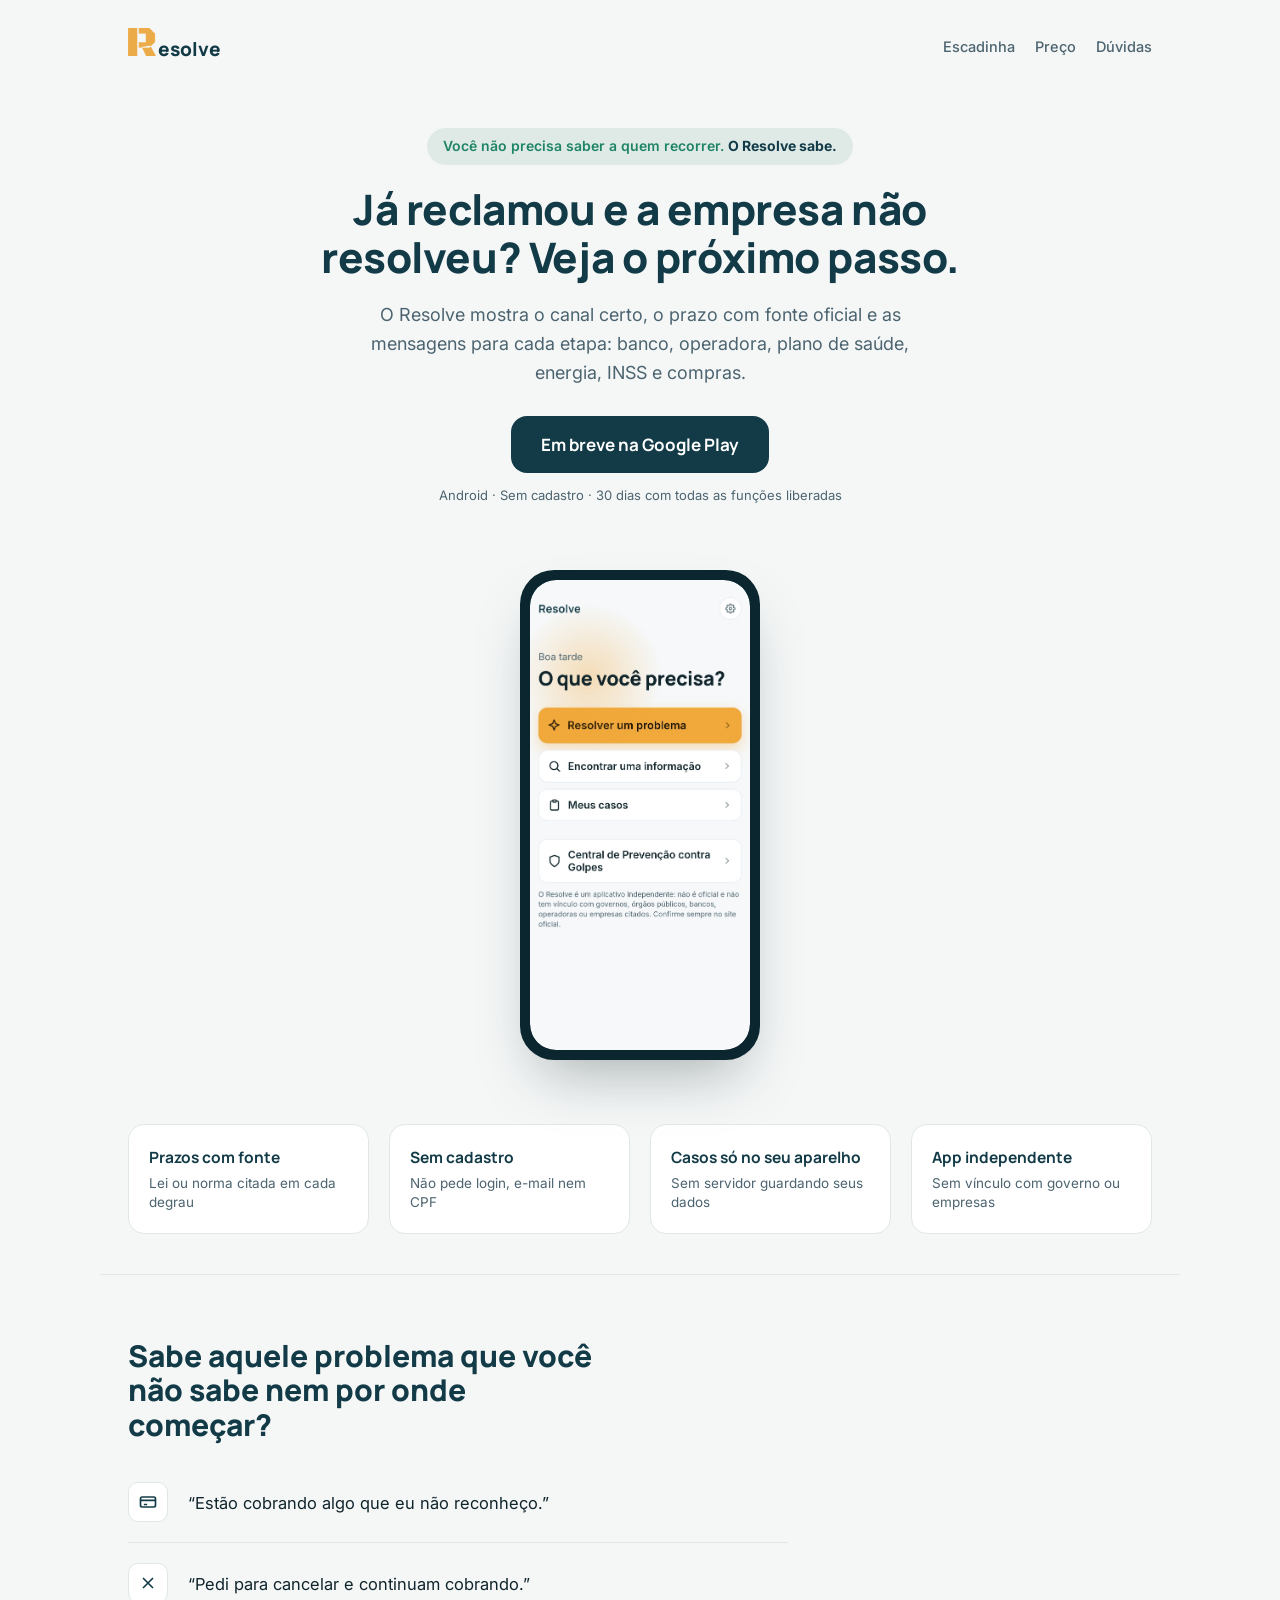
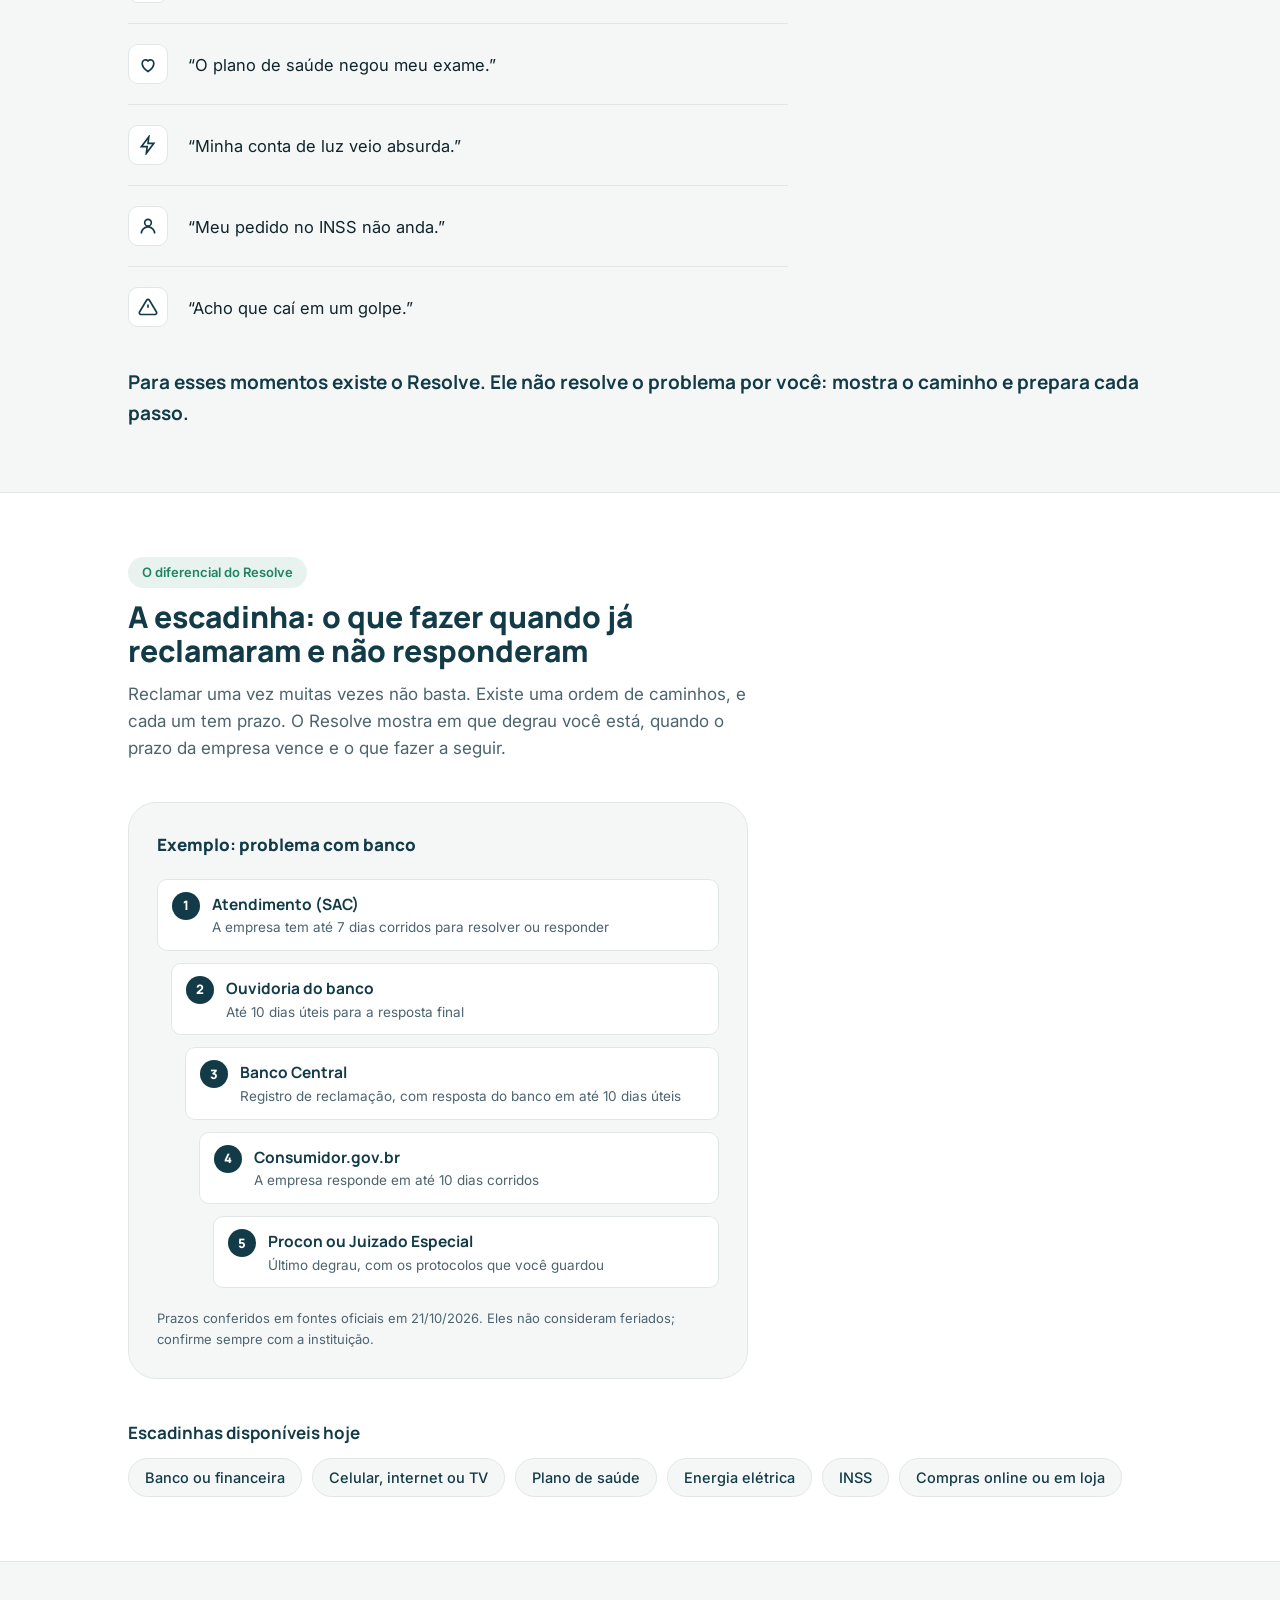
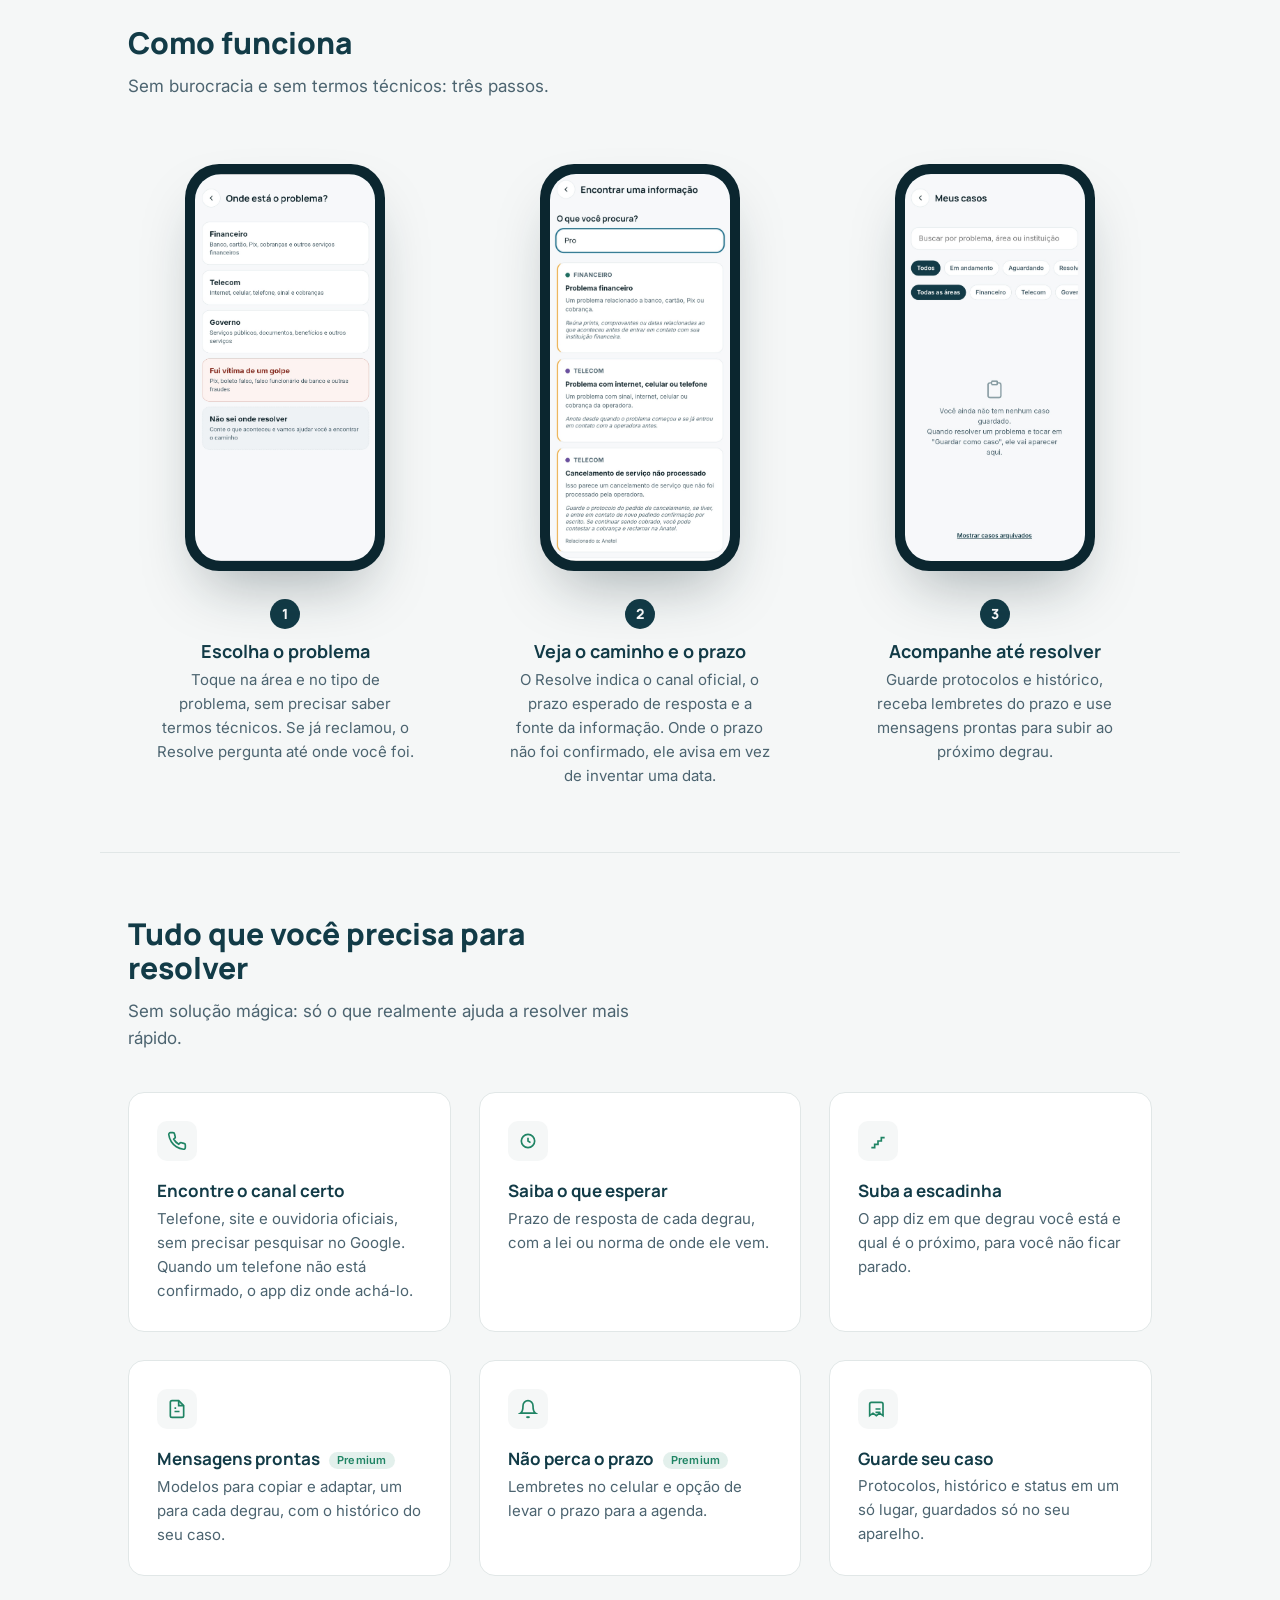
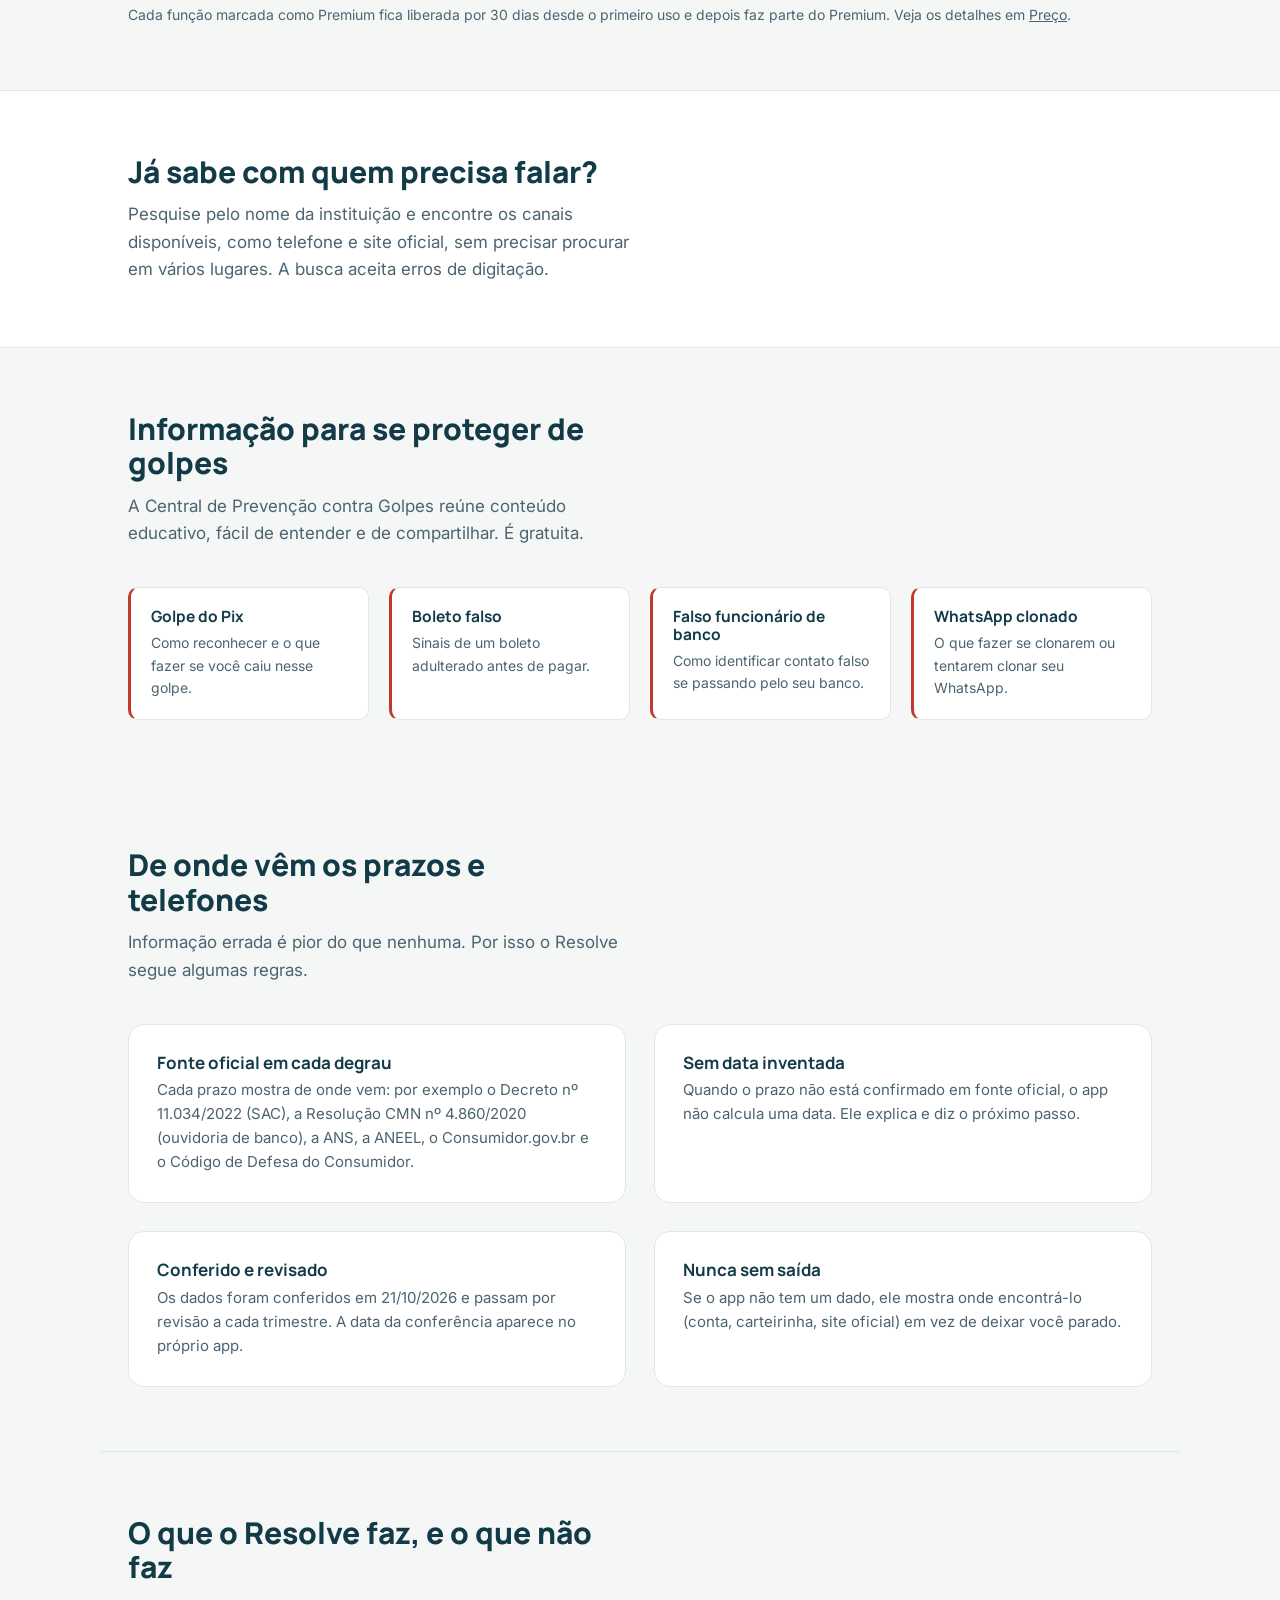
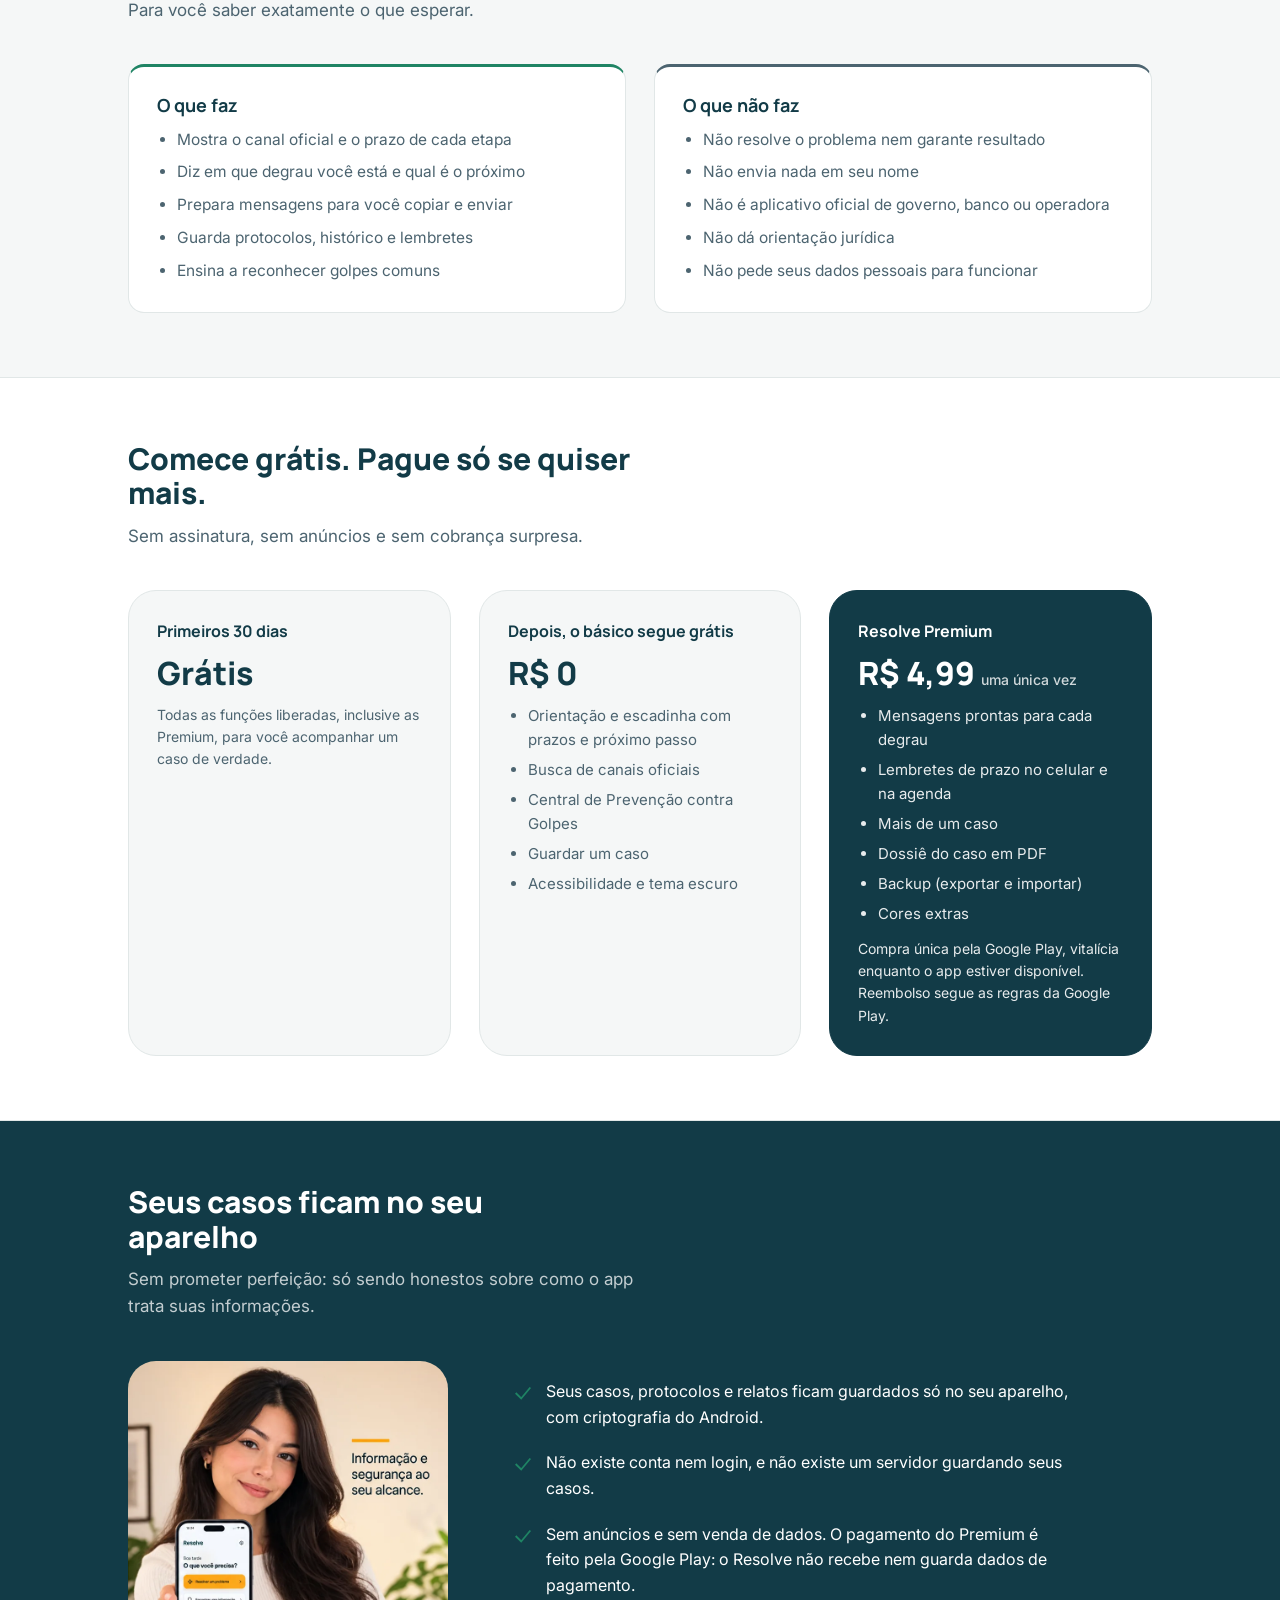
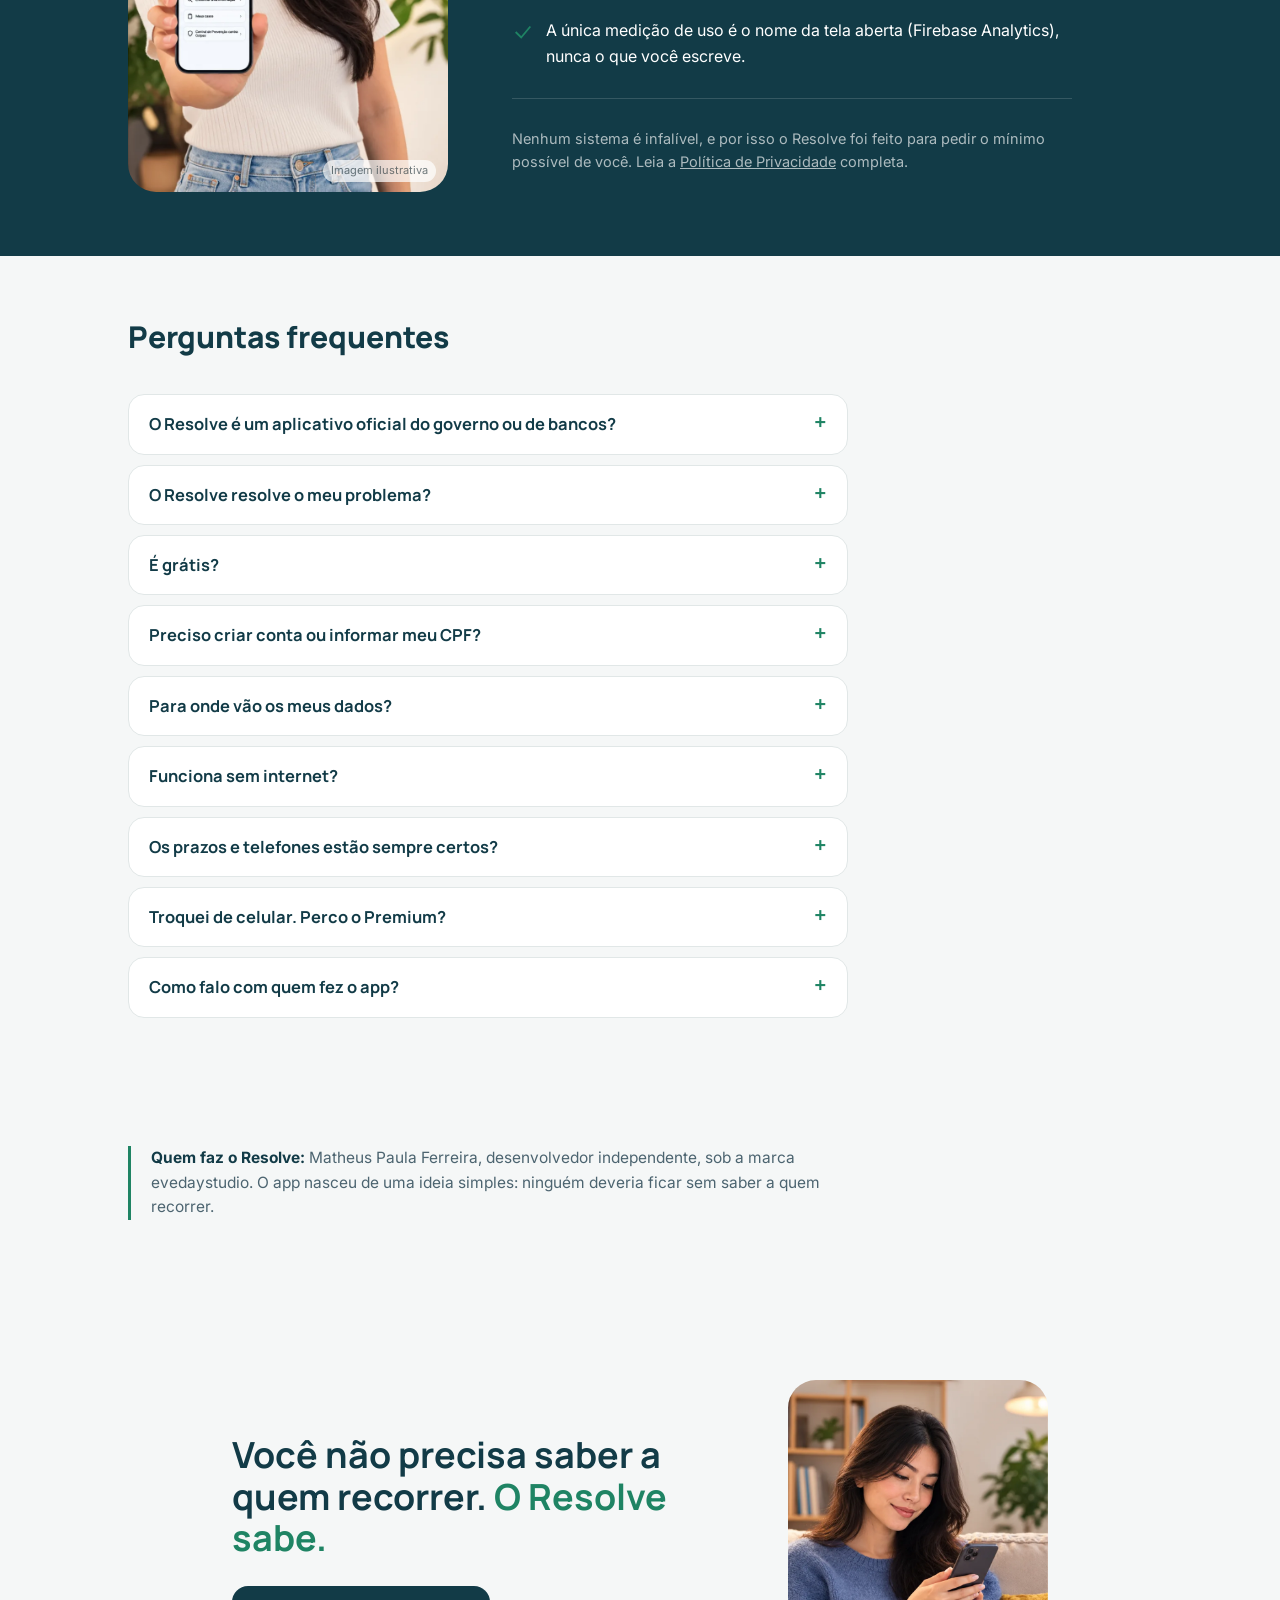
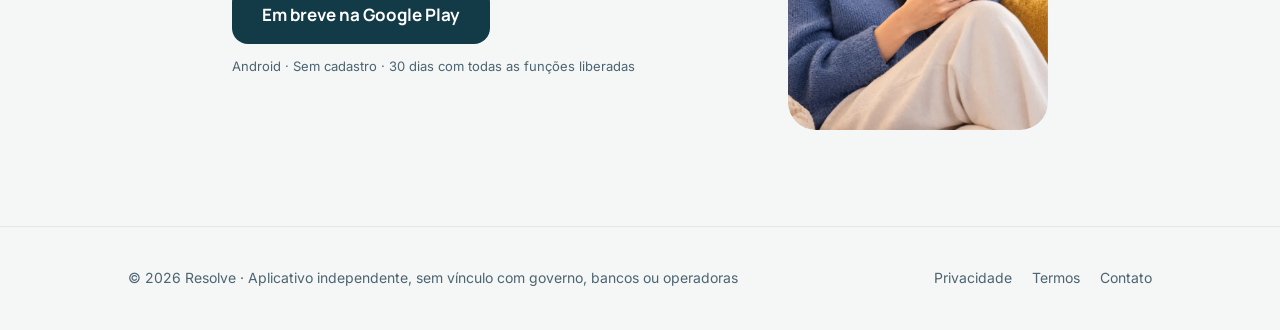
==== commit 9c5db1fa: "Fix HTML entity for usage measurement paragraph" ====
--- a/index.html
+++ b/index.html
@@ -403,7 +403,7 @@
             </div>
             <div class="item-confianca">
               <svg viewBox="0 0 24 24" fill="none" stroke="currentColor" stroke-width="2"><path d="M4 12l6 6L20 6"/></svg>
-              <p>A única medição de uso é o nome da tela aberta (Firebase Analytics), nunca o que você escreve. Você pode desligar nas Configurações.</p>
+              <p>A única medição de uso é o nome da tela aberta (Firebase Analytics), nunca o que você escreve.</p>
             </div>
           </div>
             <p class="confianca-rodape">Nenhum sistema é infalível, e por isso o Resolve foi feito para pedir o mínimo possível de você. Leia a <a href="privacidade.html">Política de Privacidade</a> completa.</p>
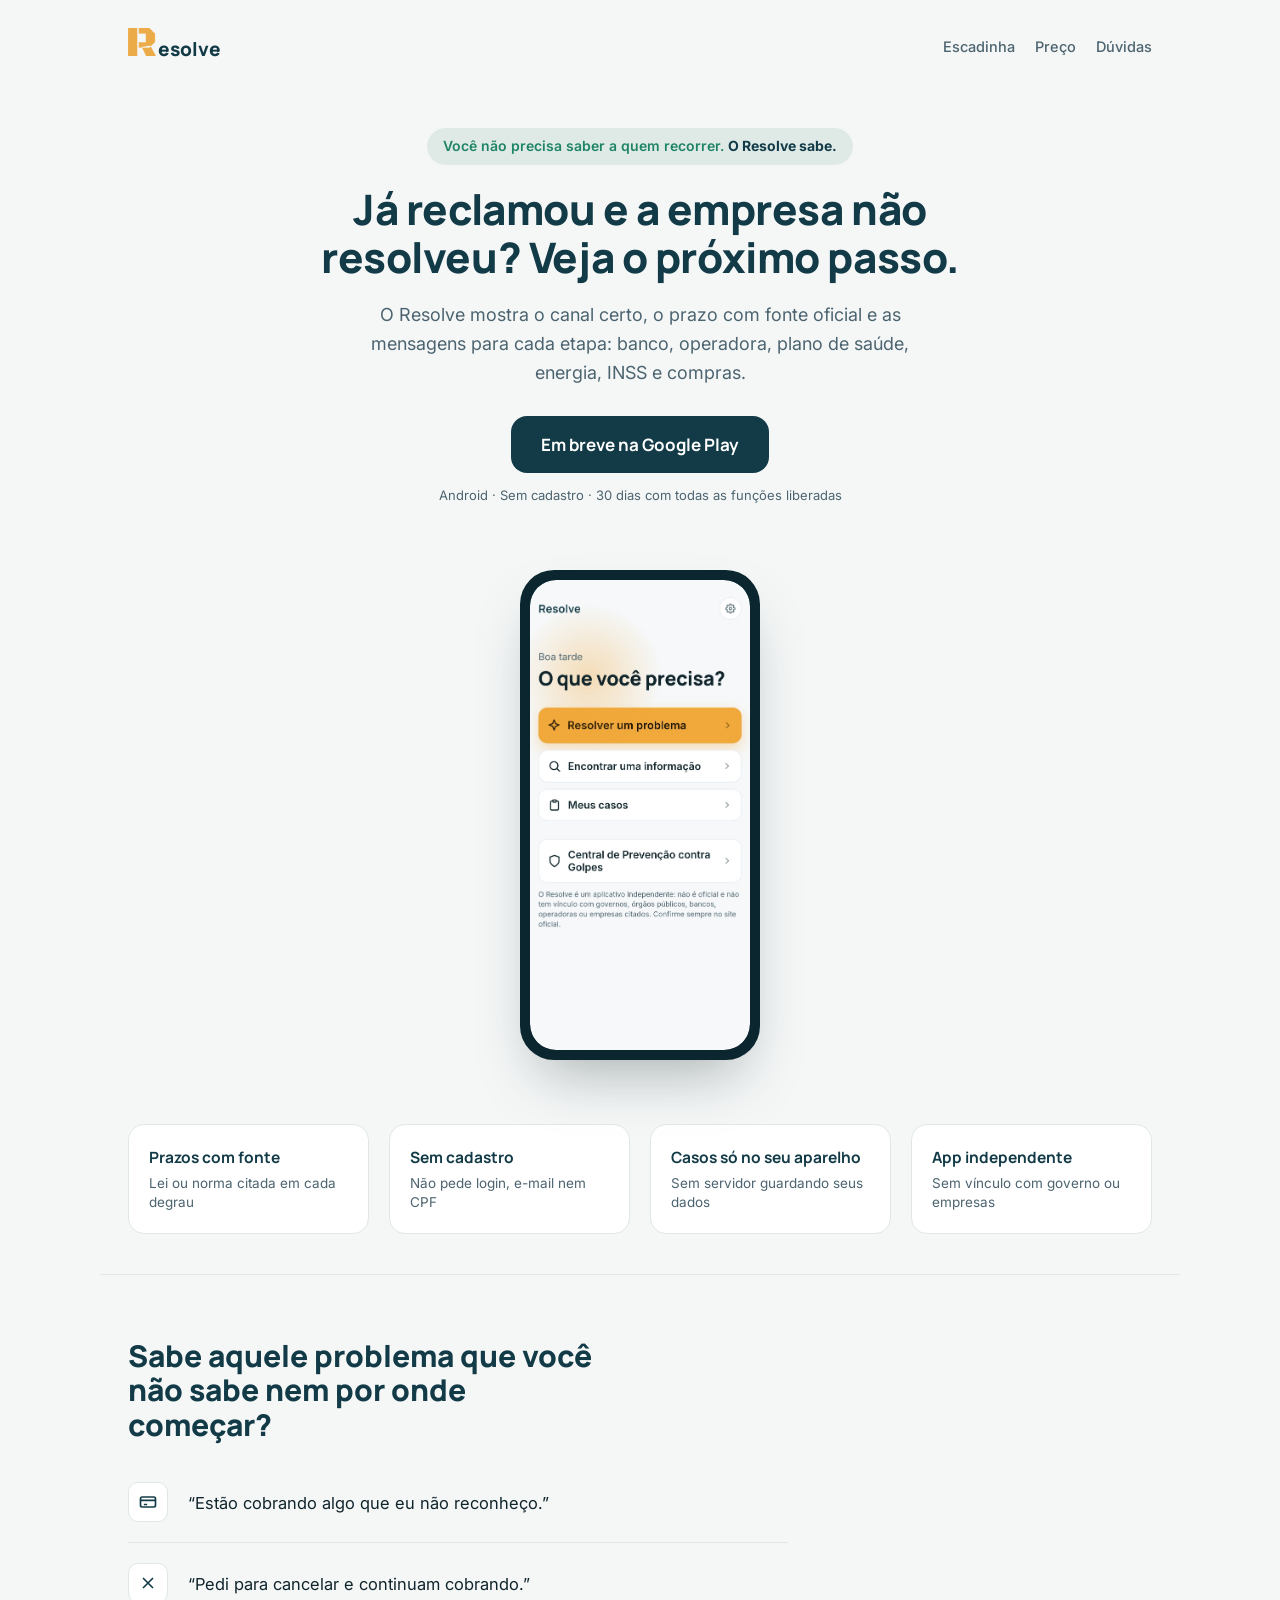
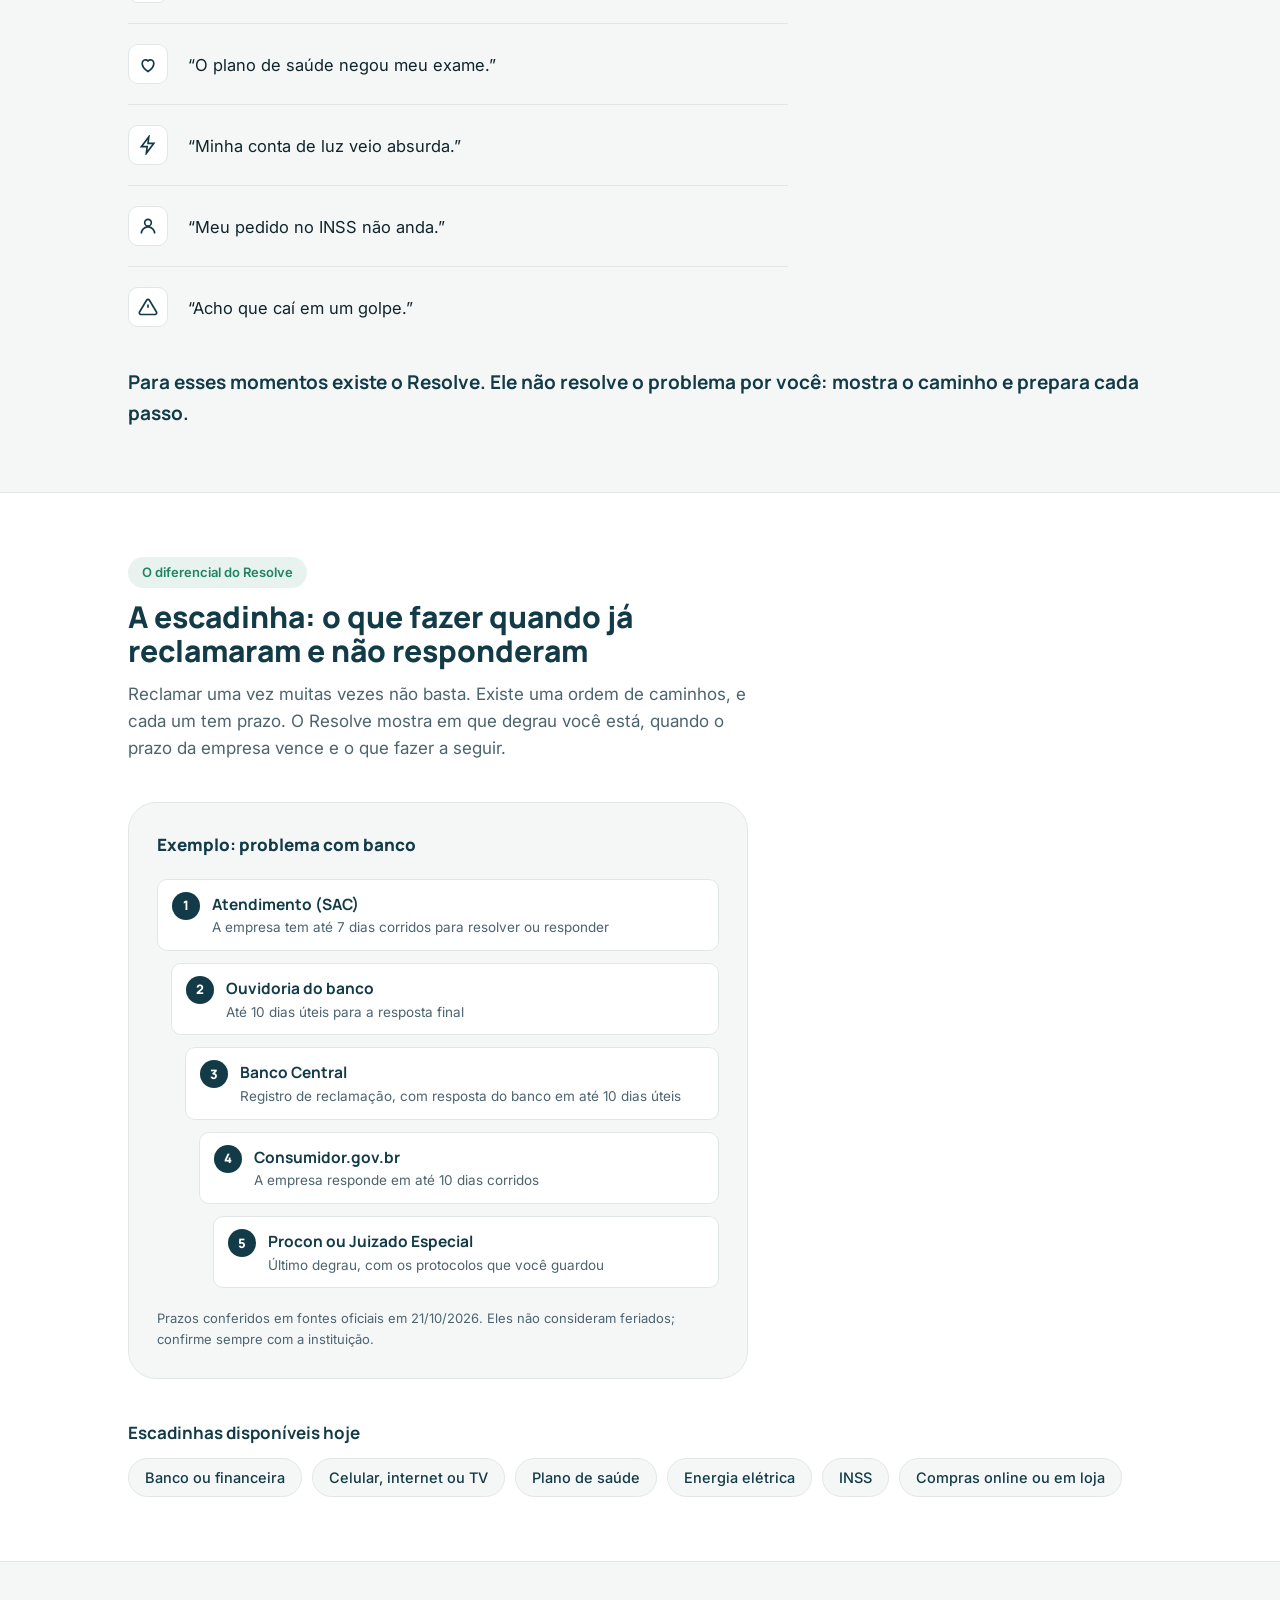
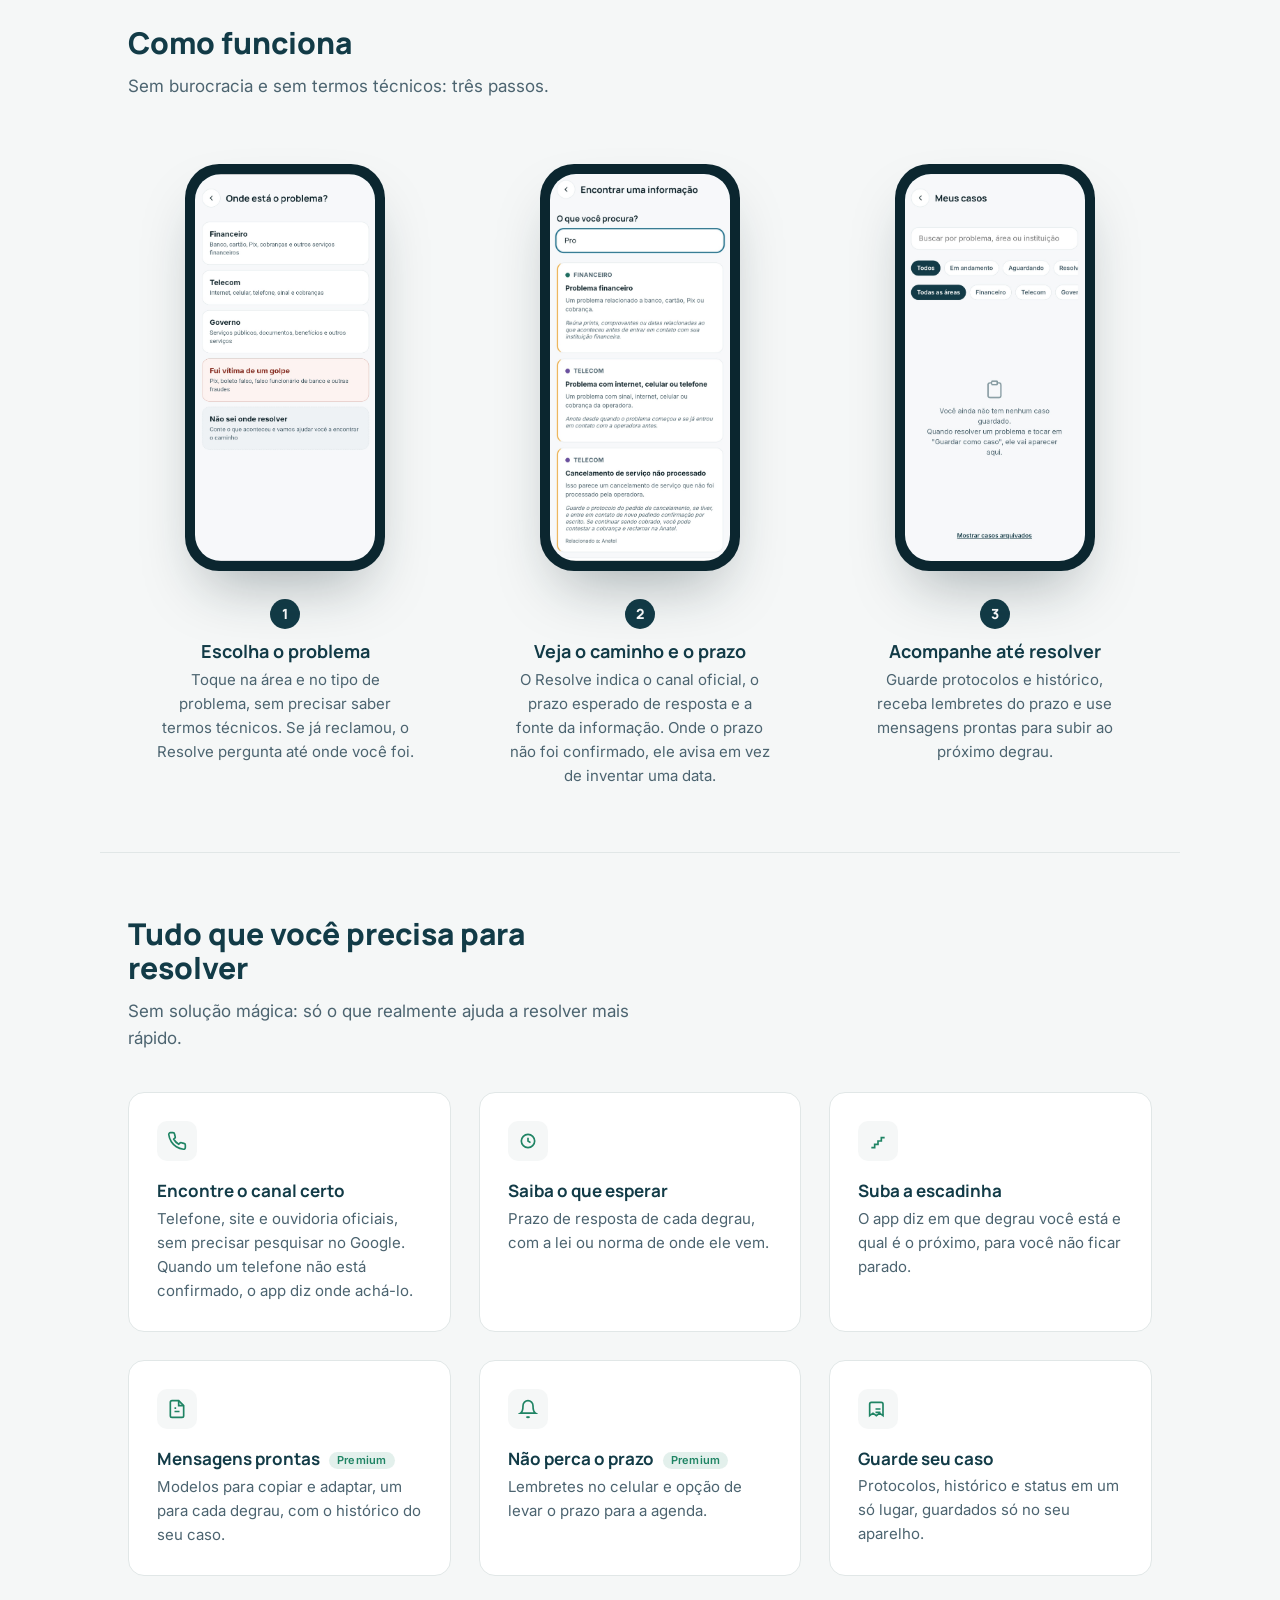
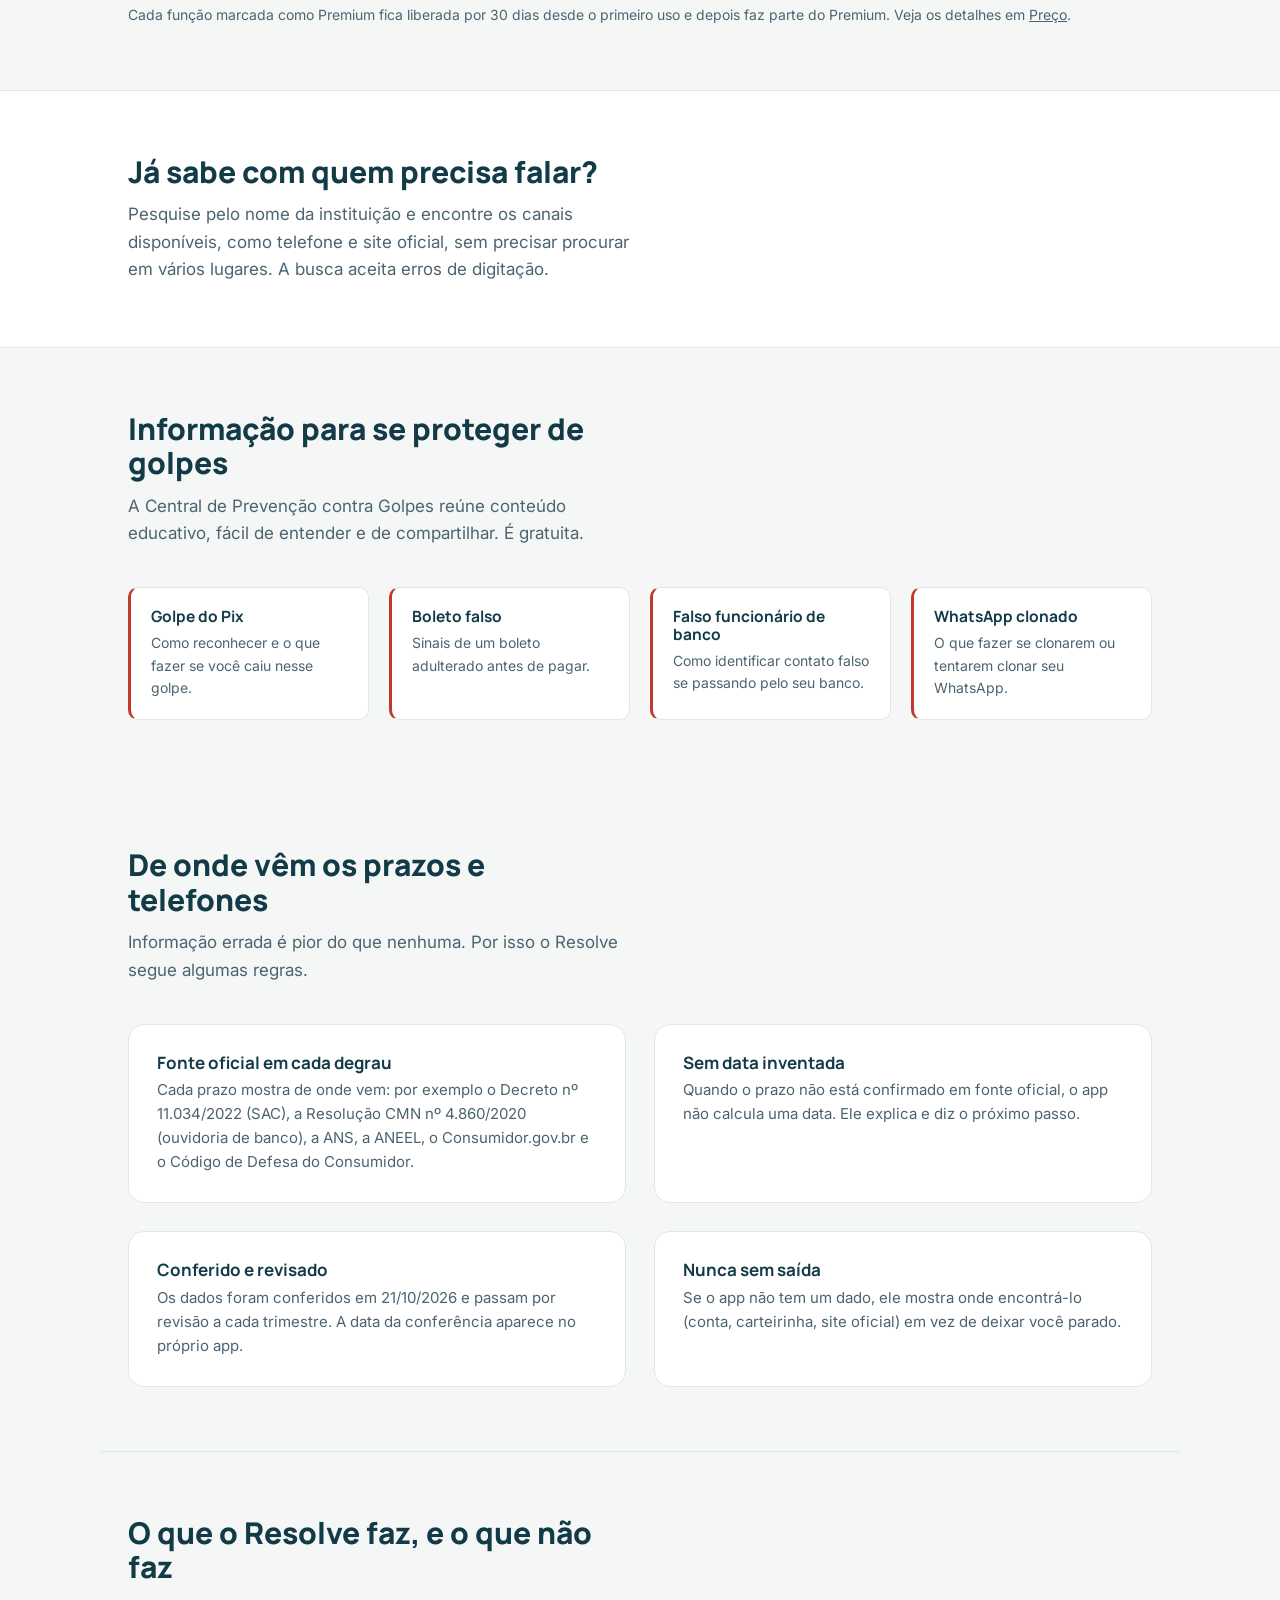
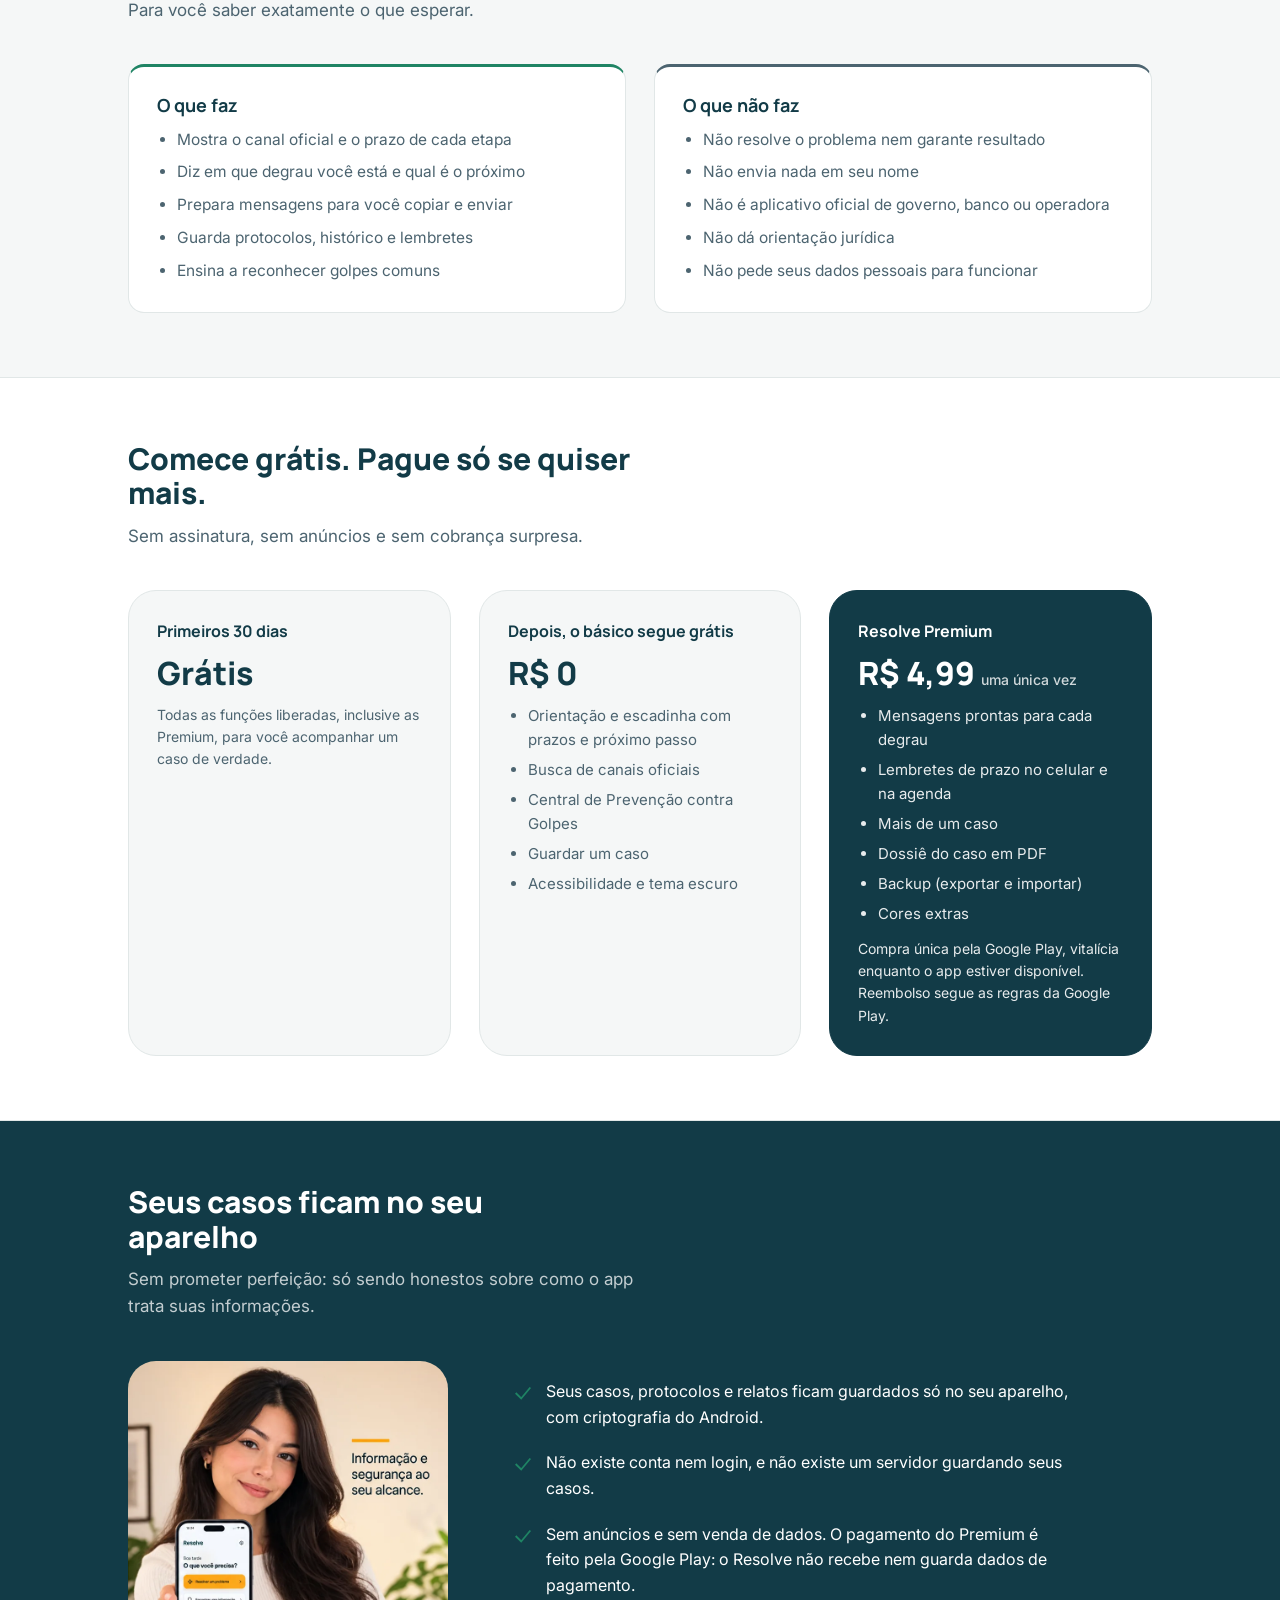
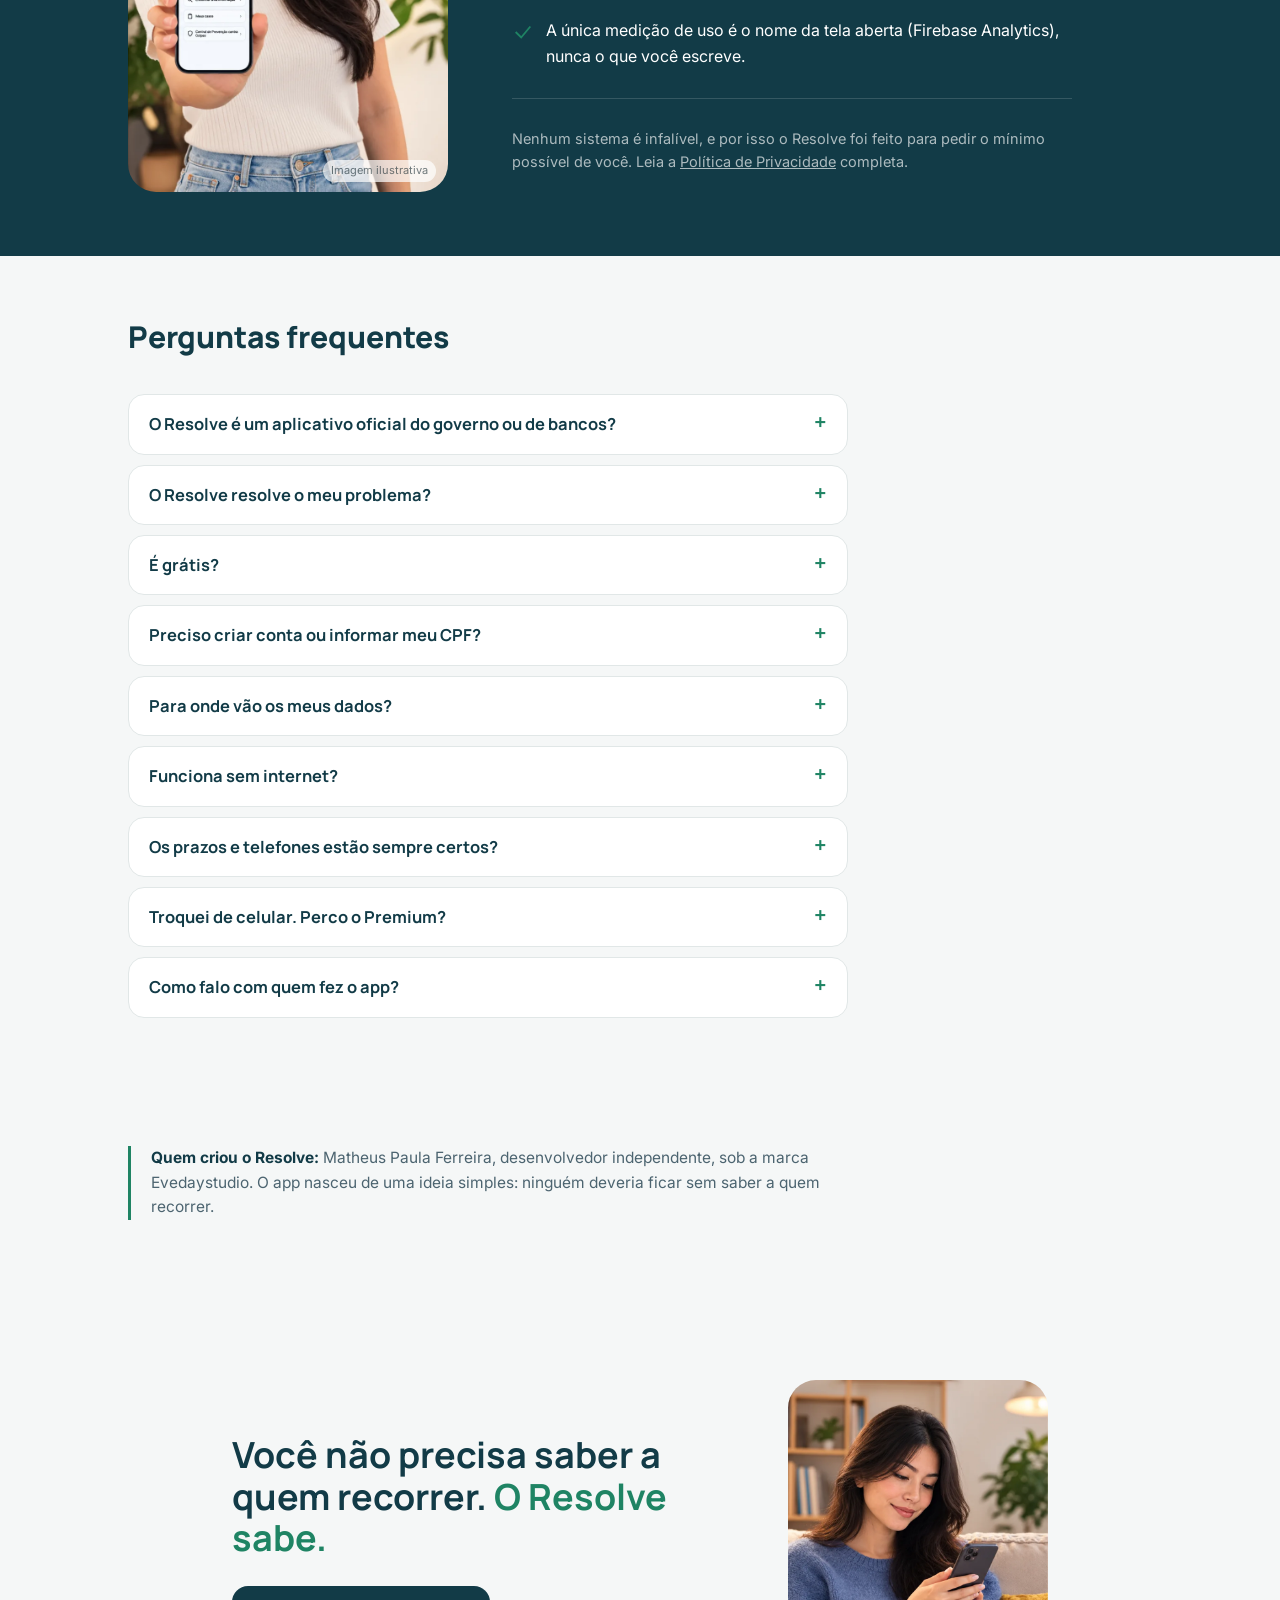
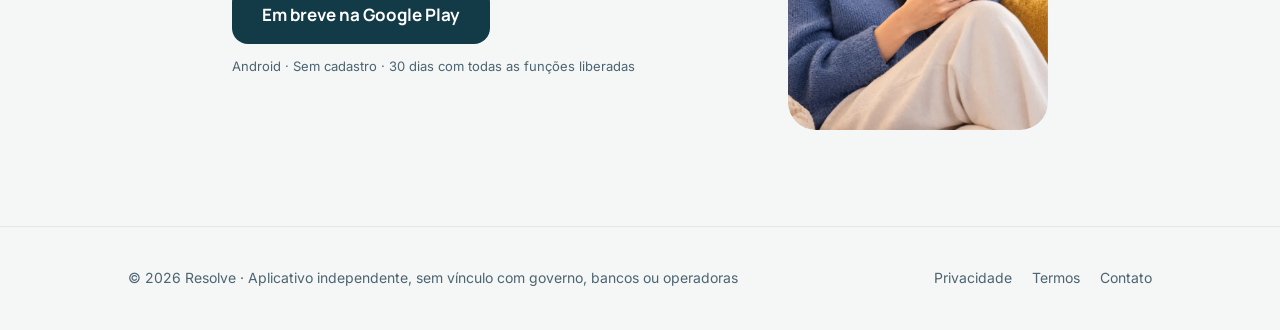
==== commit 3ed88164: "Update index.html" ====
--- a/index.html
+++ b/index.html
@@ -460,7 +460,7 @@
     <!-- ================= QUEM FEZ ================= -->
     <section class="bloco bloco-autor">
       <div class="container">
-        <p class="autor-texto"><strong>Quem faz o Resolve:</strong> Matheus Paula Ferreira, desenvolvedor independente, sob a marca evedaystudio. O app nasceu de uma ideia simples: ninguém deveria ficar sem saber a quem recorrer.</p>
+        <p class="autor-texto"><strong>Quem criou o Resolve:</strong> Matheus Paula Ferreira, desenvolvedor independente, sob a marca Evedaystudio. O app nasceu de uma ideia simples: ninguém deveria ficar sem saber a quem recorrer.</p>
       </div>
     </section>
 
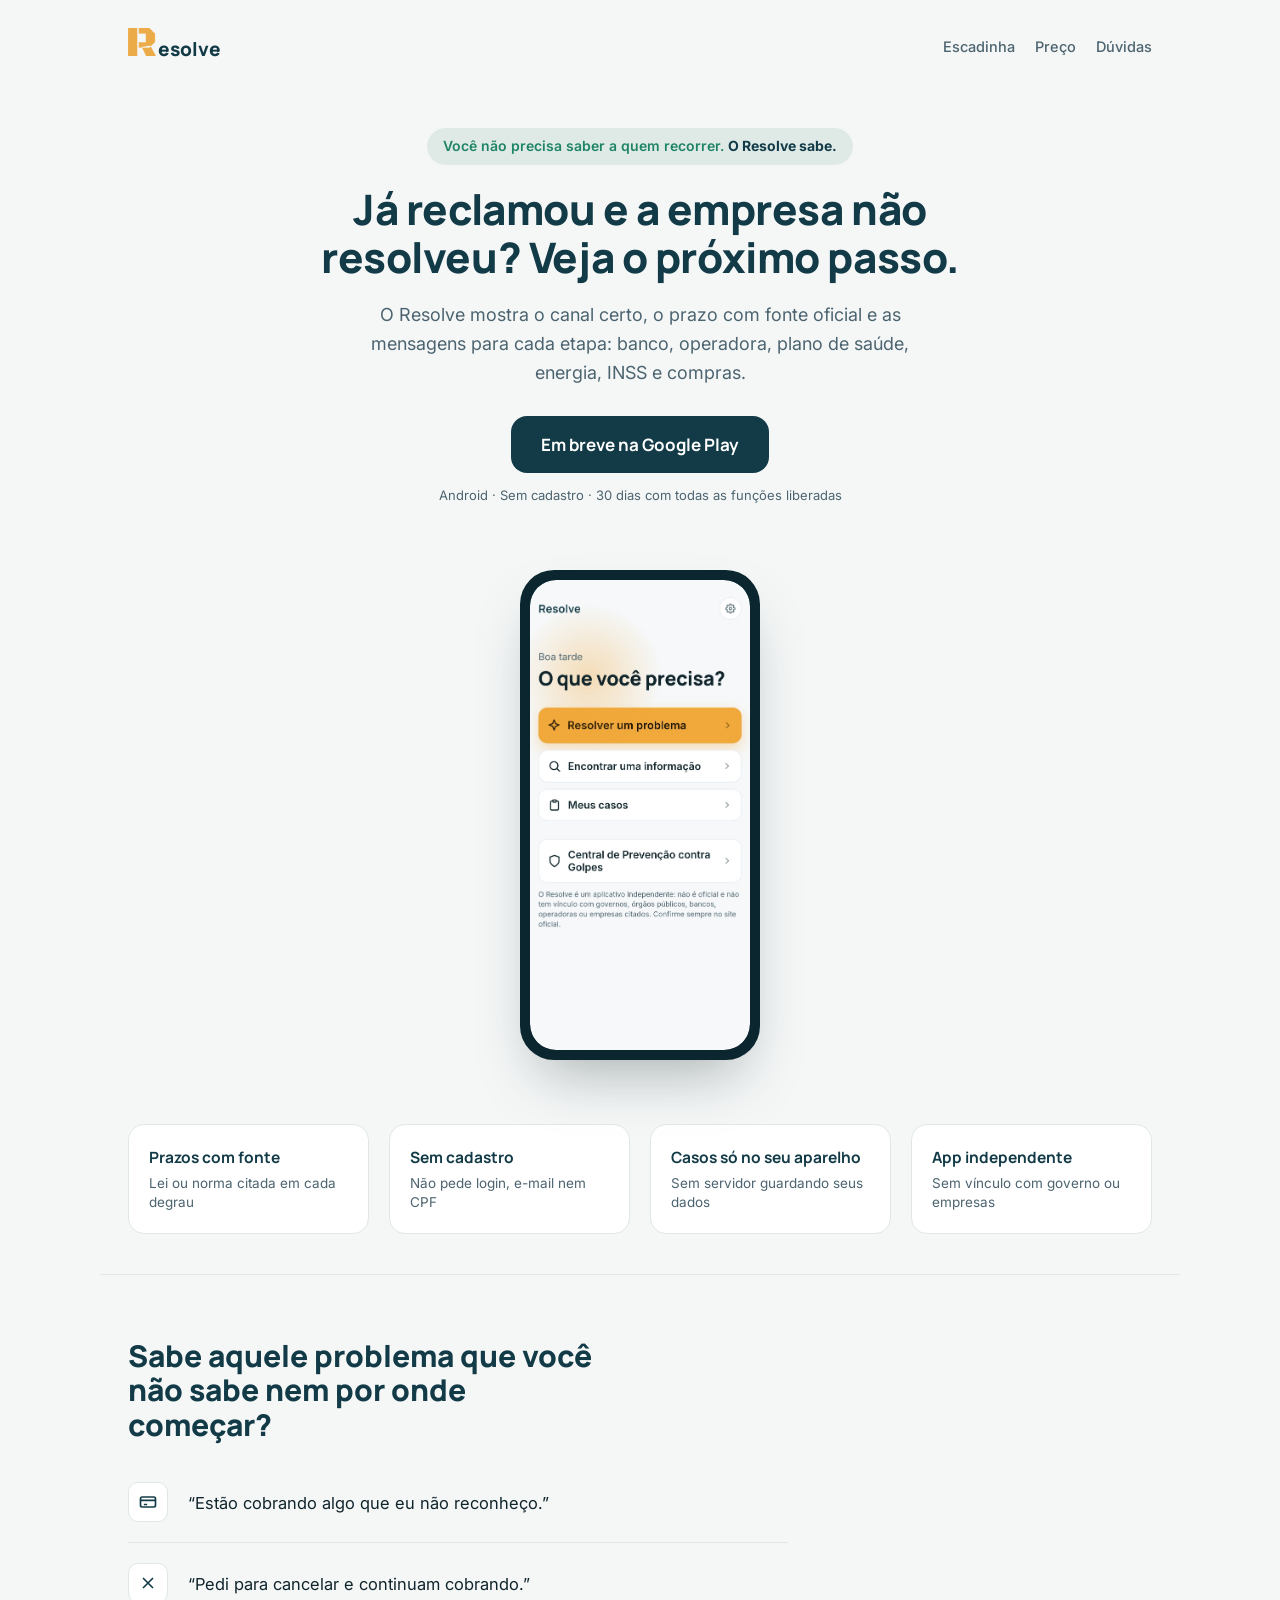
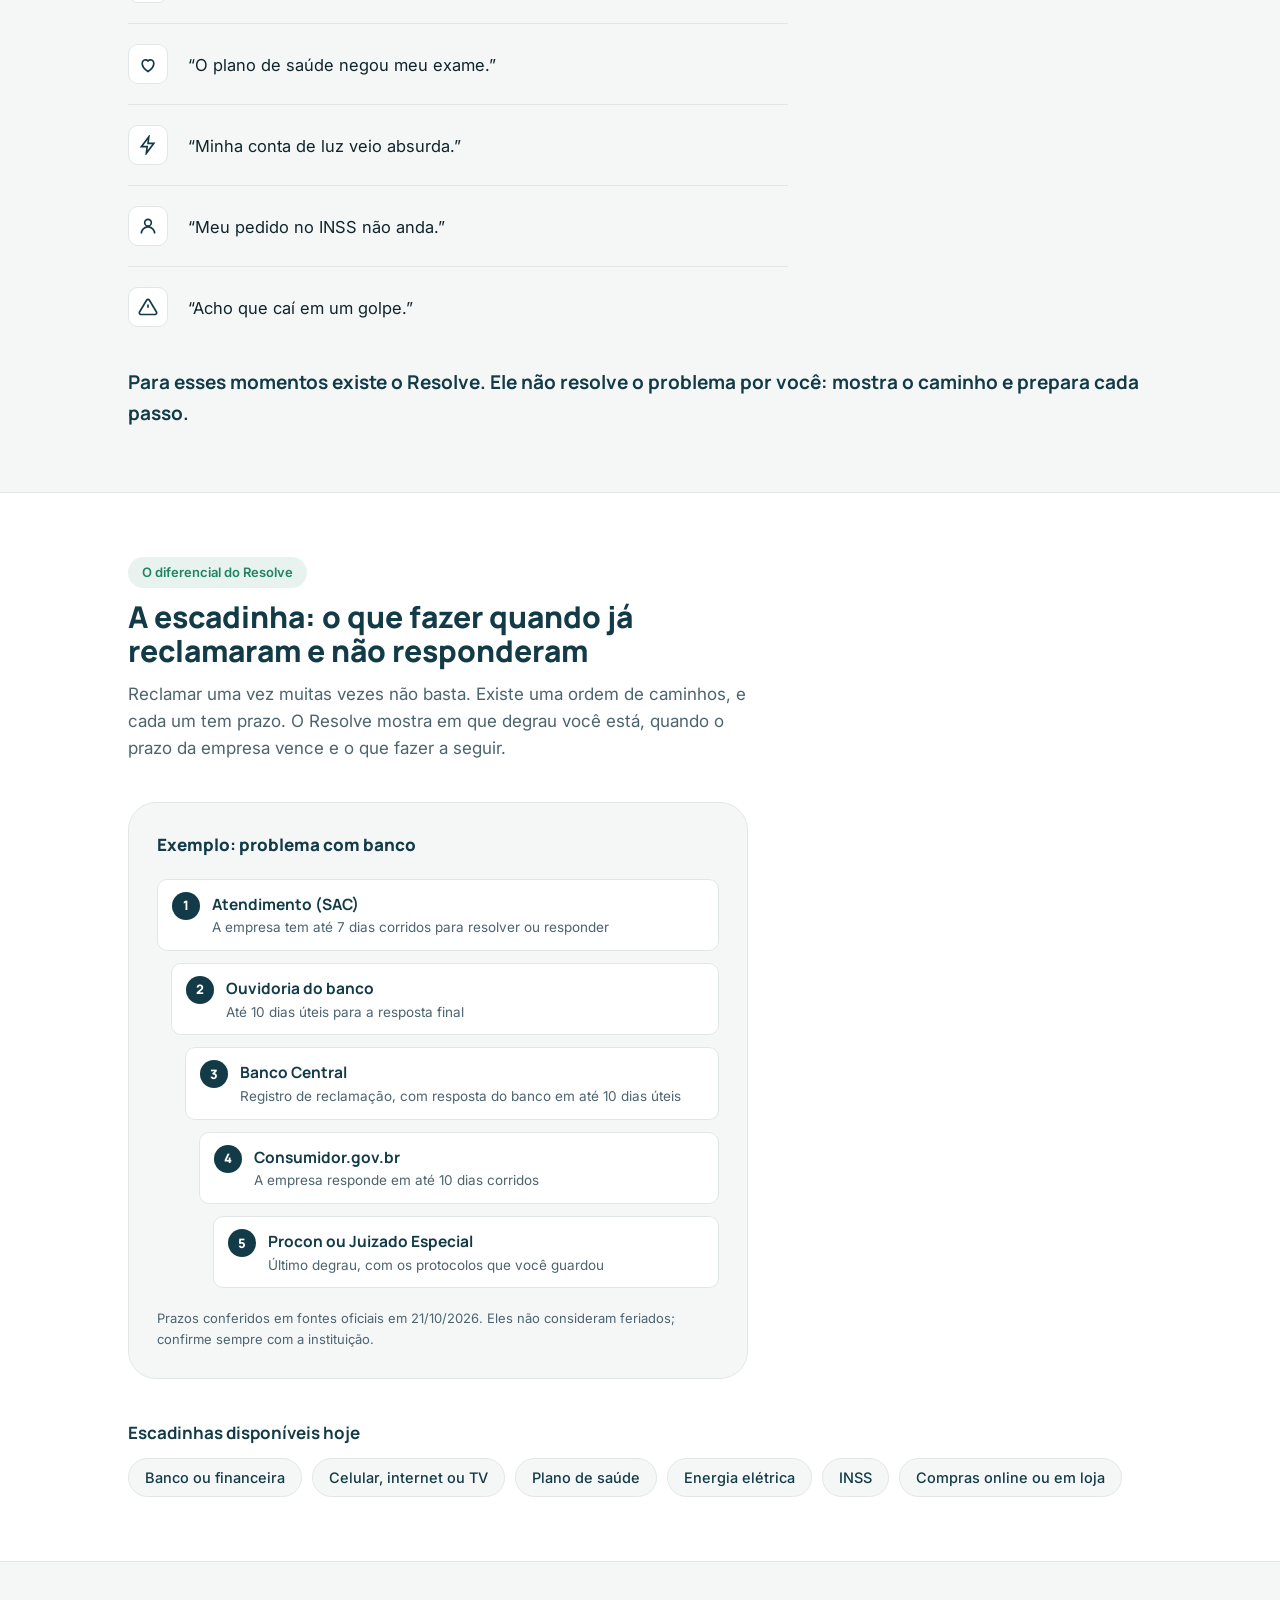
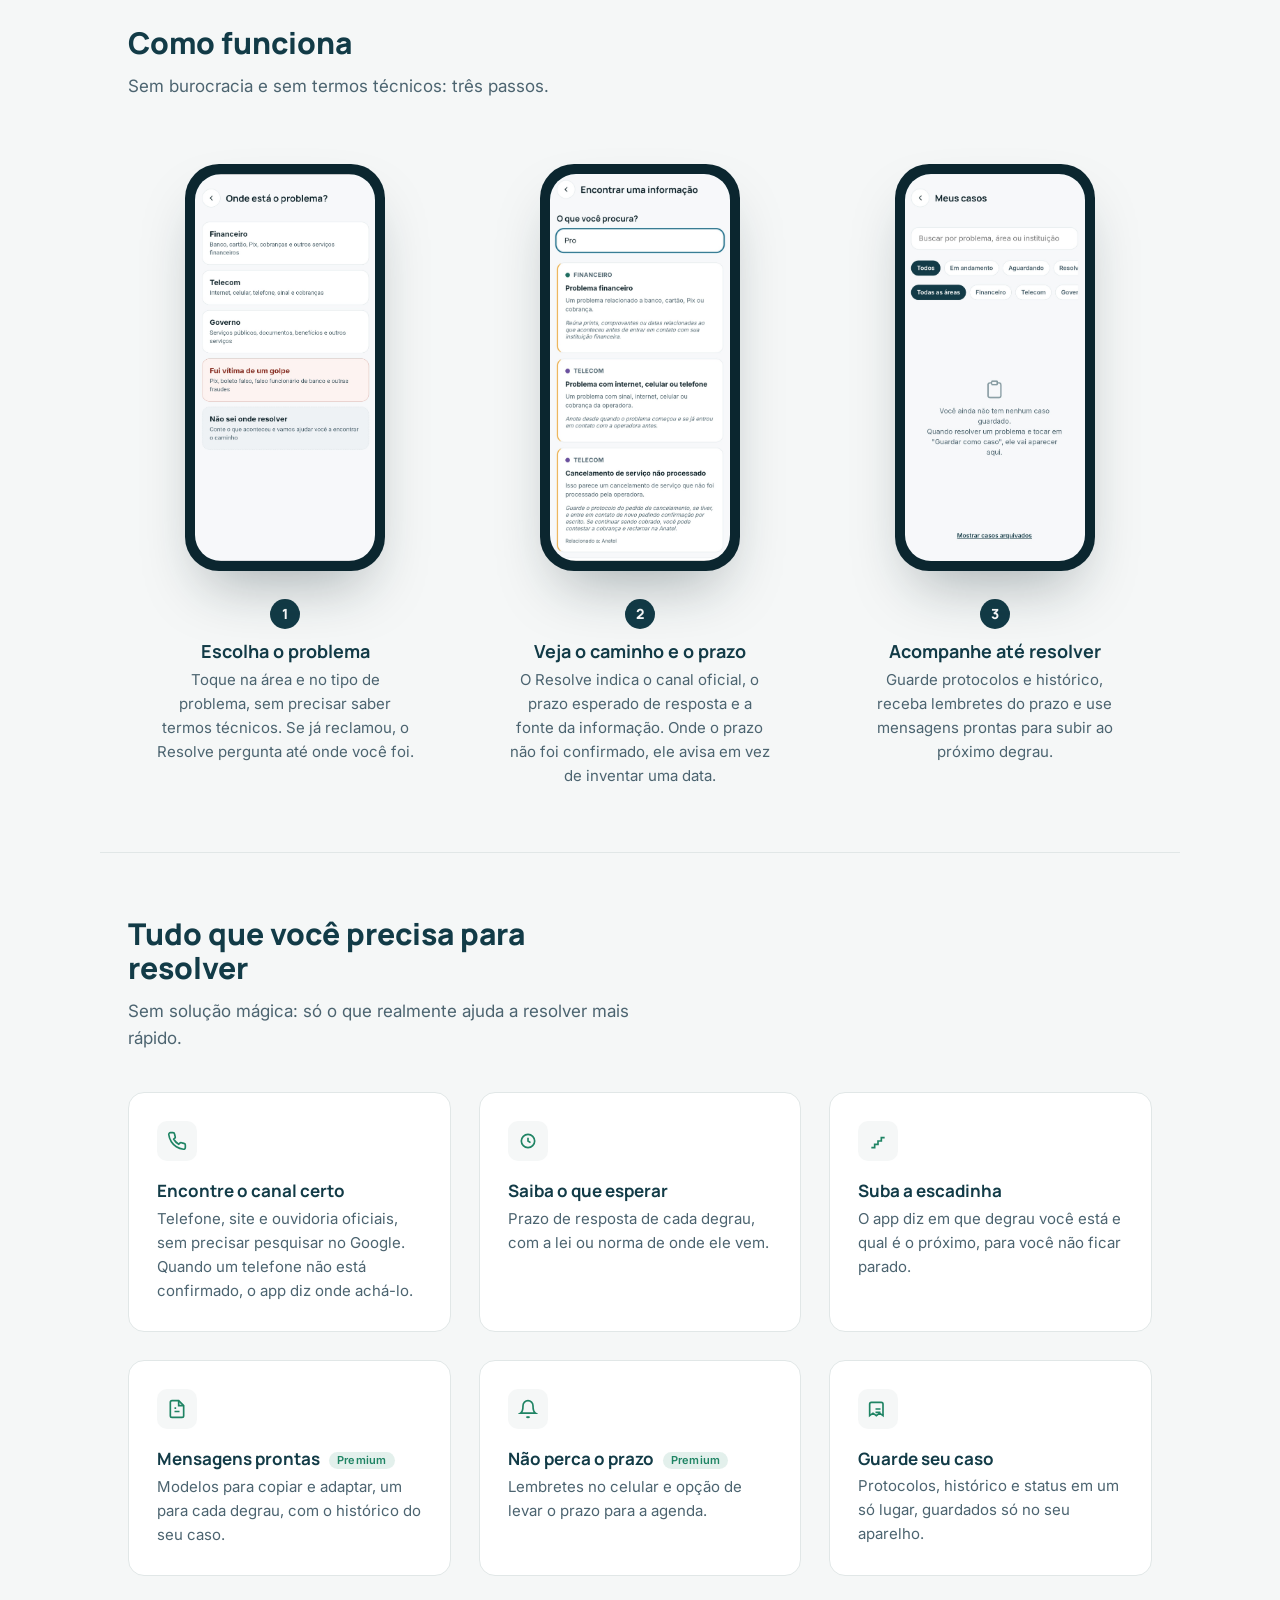
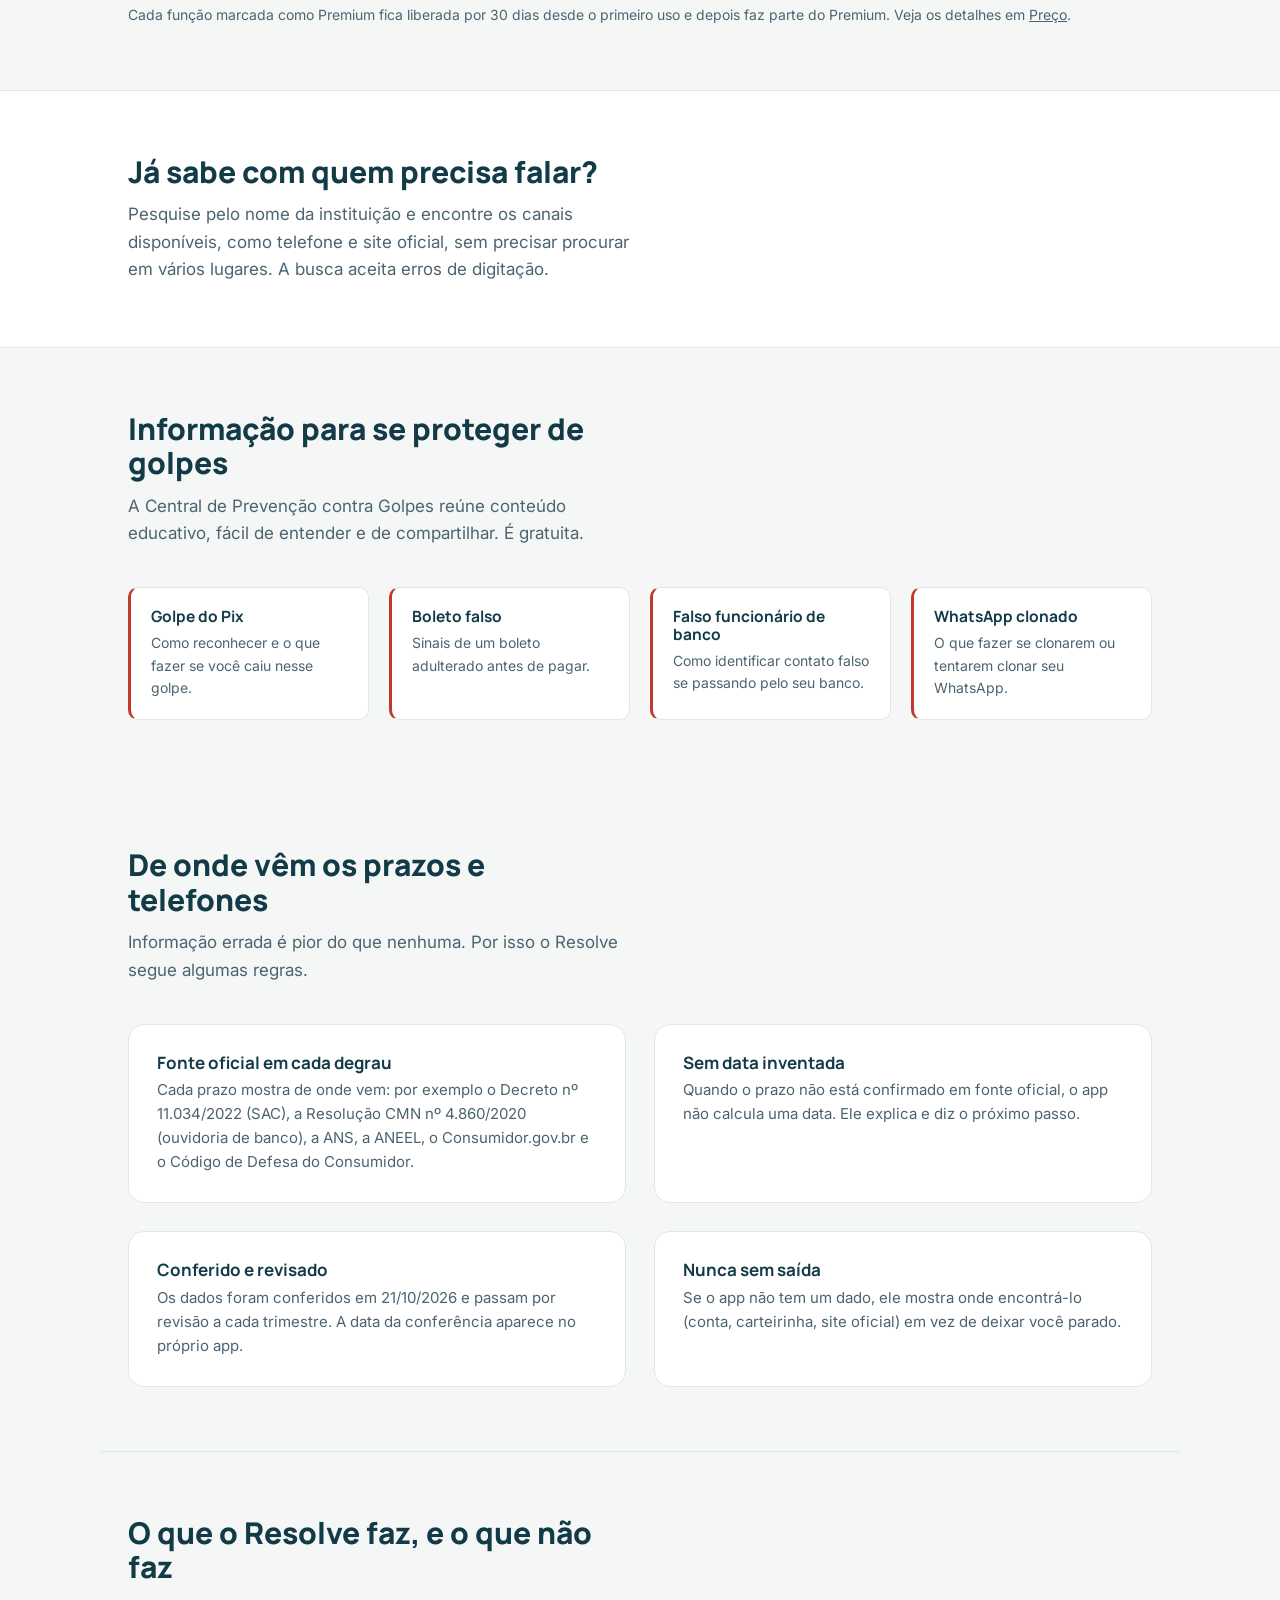
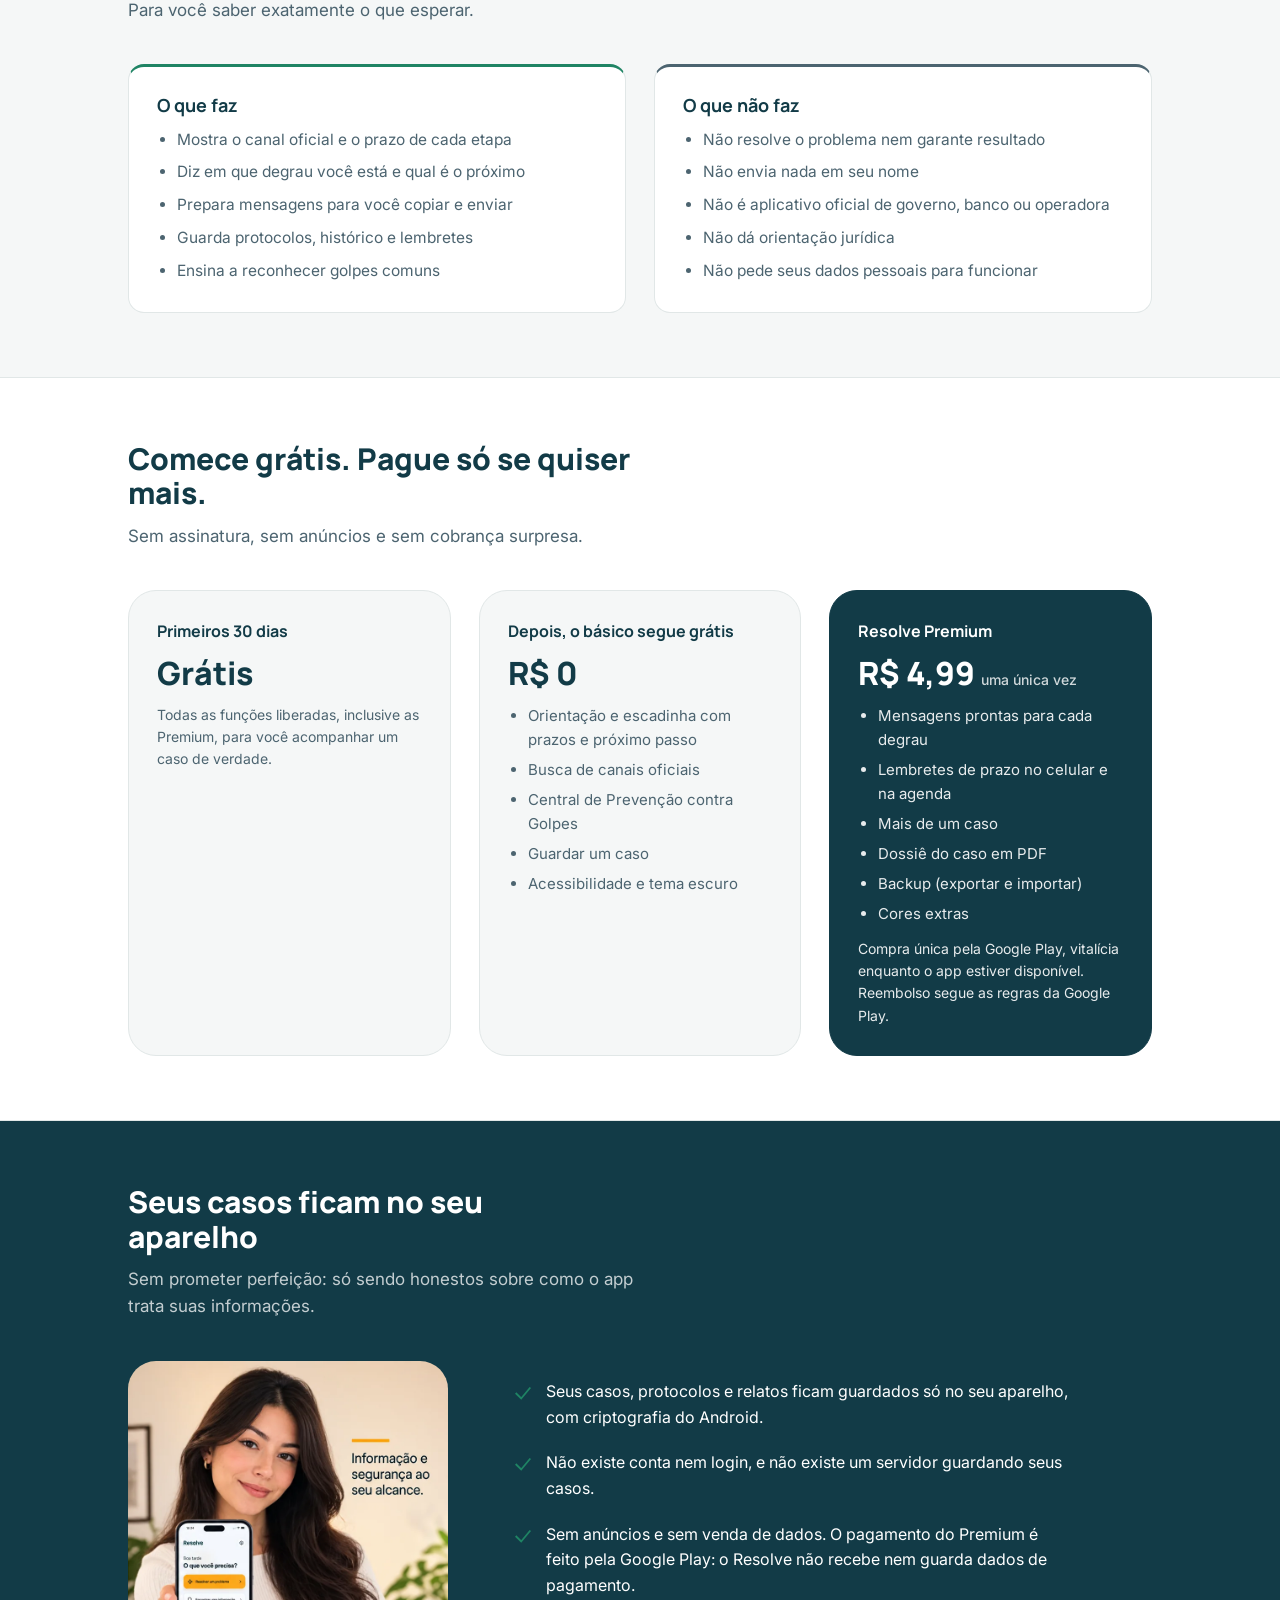
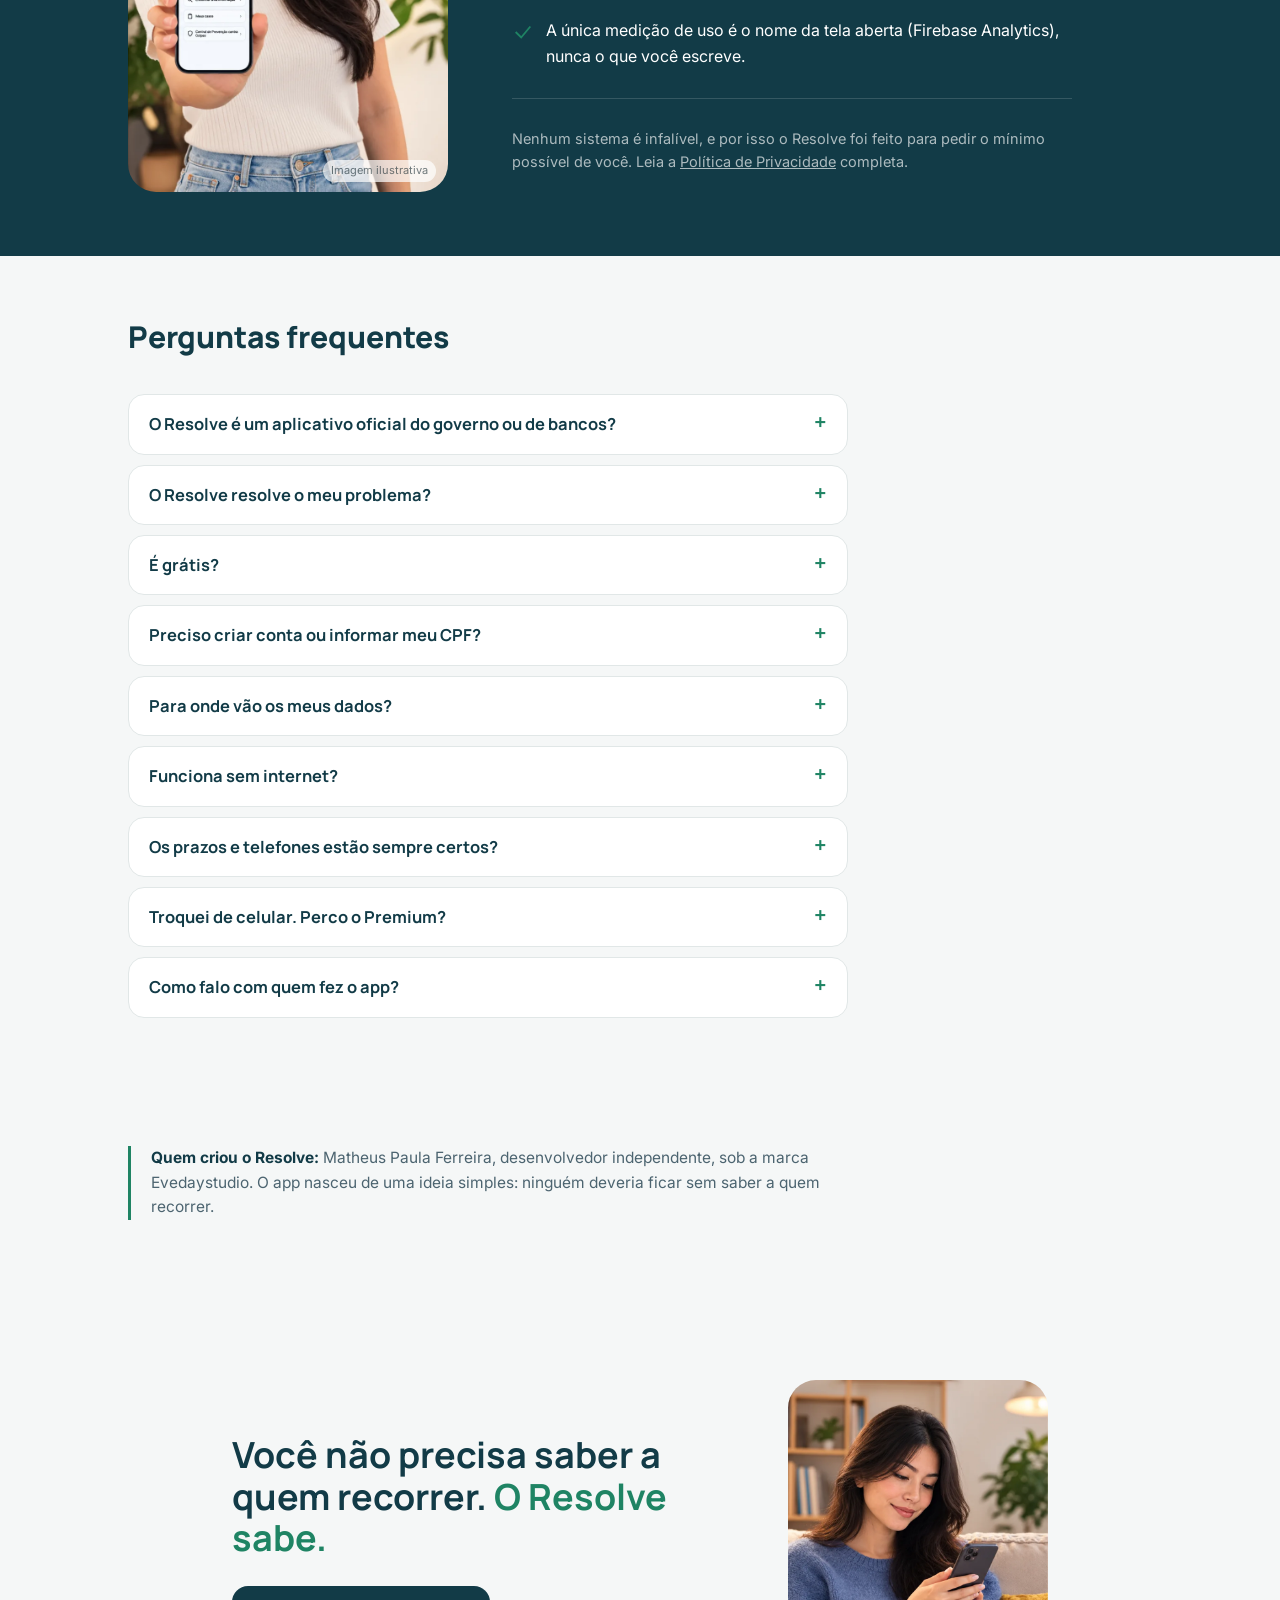
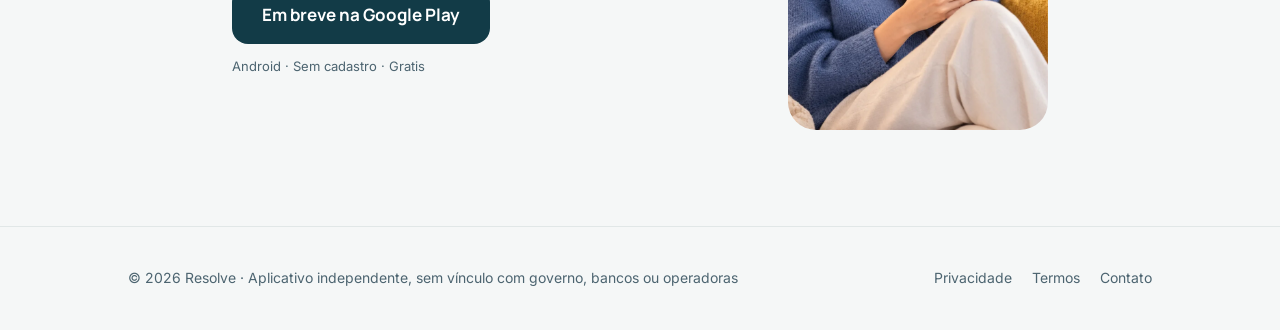
==== commit fc43f76b: "Update index.html" ====
--- a/index.html
+++ b/index.html
@@ -473,7 +473,7 @@
             <a class="botao-baixar" href="#" id="link-baixar-final" data-link-loja aria-disabled="true">
               Em breve na Google Play
             </a>
-            <p class="hero-micro">Android · Sem cadastro · 30 dias com todas as funções liberadas</p>
+            <p class="hero-micro">Android · Sem cadastro · Gratis</p>
           </div>
           <div class="cta-final-imagem">
             <img src="assets/mulher-sofa.webp" alt="Mulher sorrindo, relaxada no sofá, olhando o celular" width="760" height="1024" loading="lazy" draggable="false" />
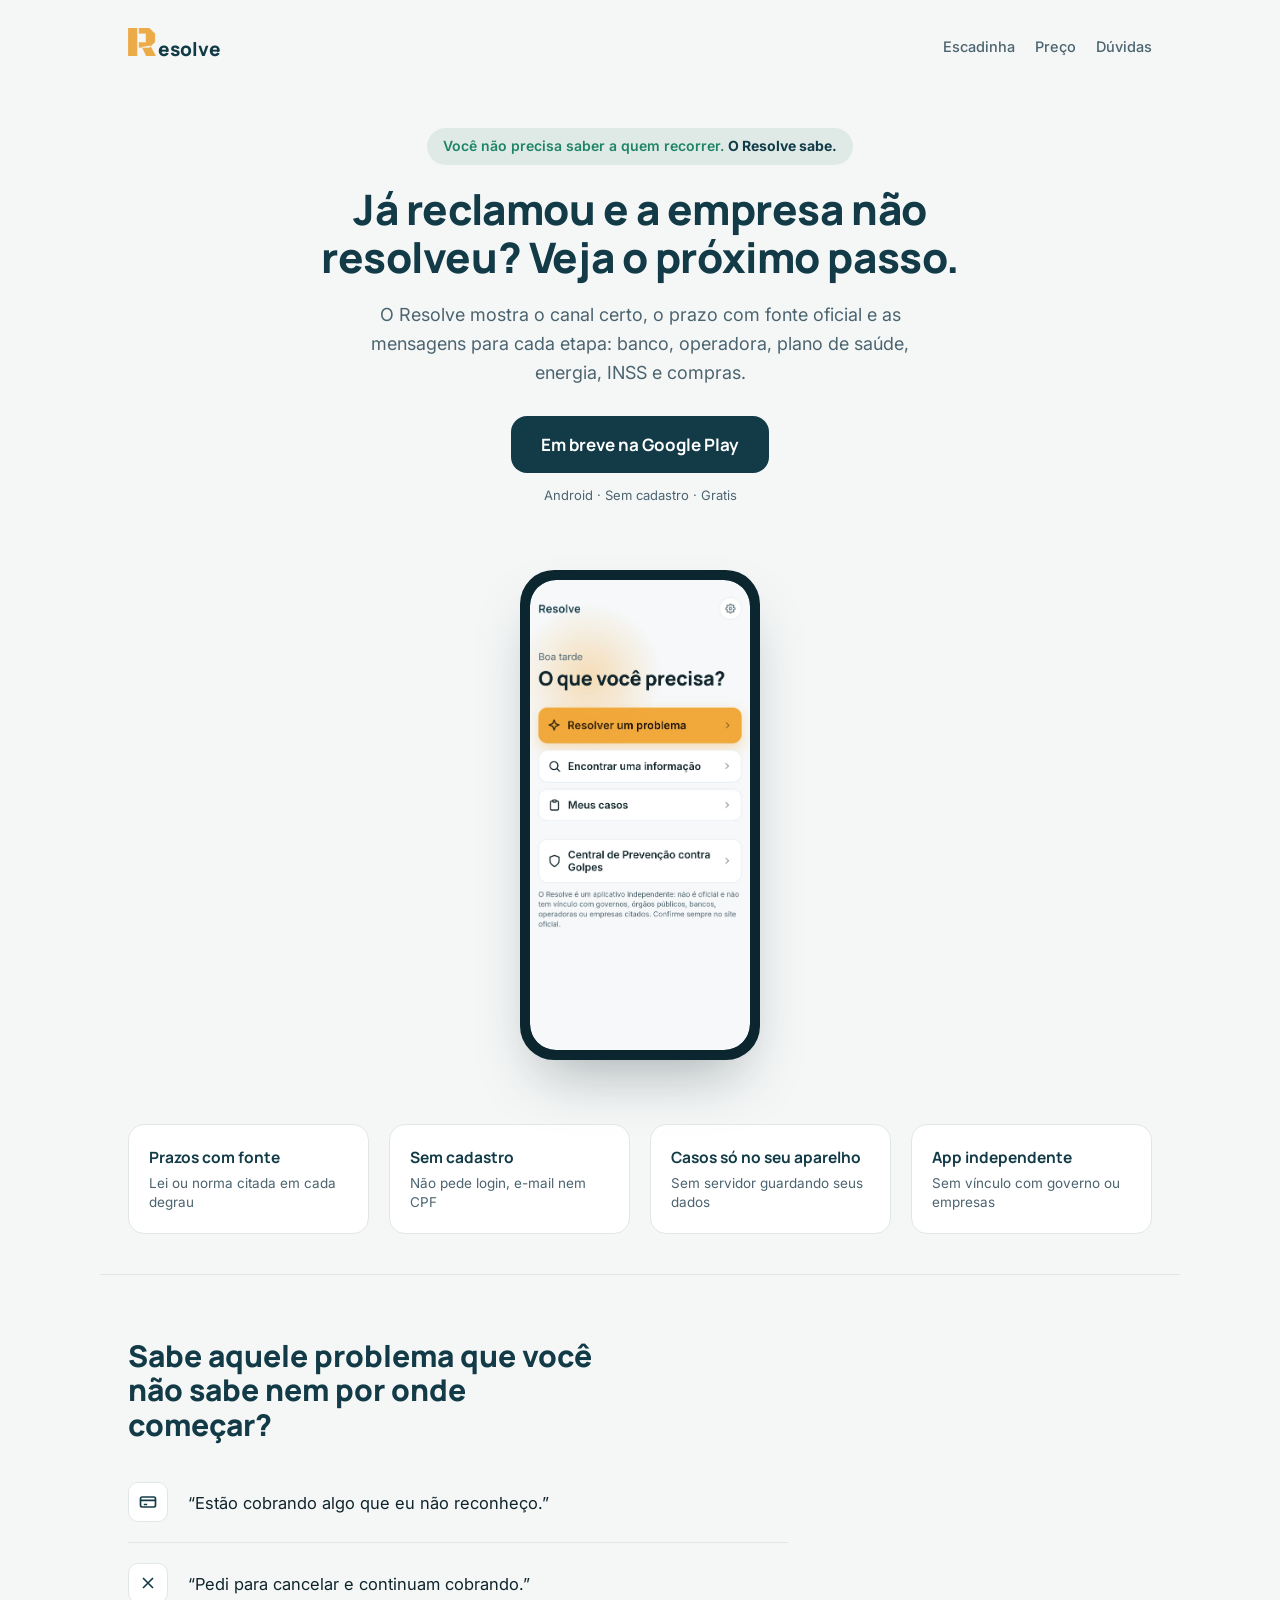
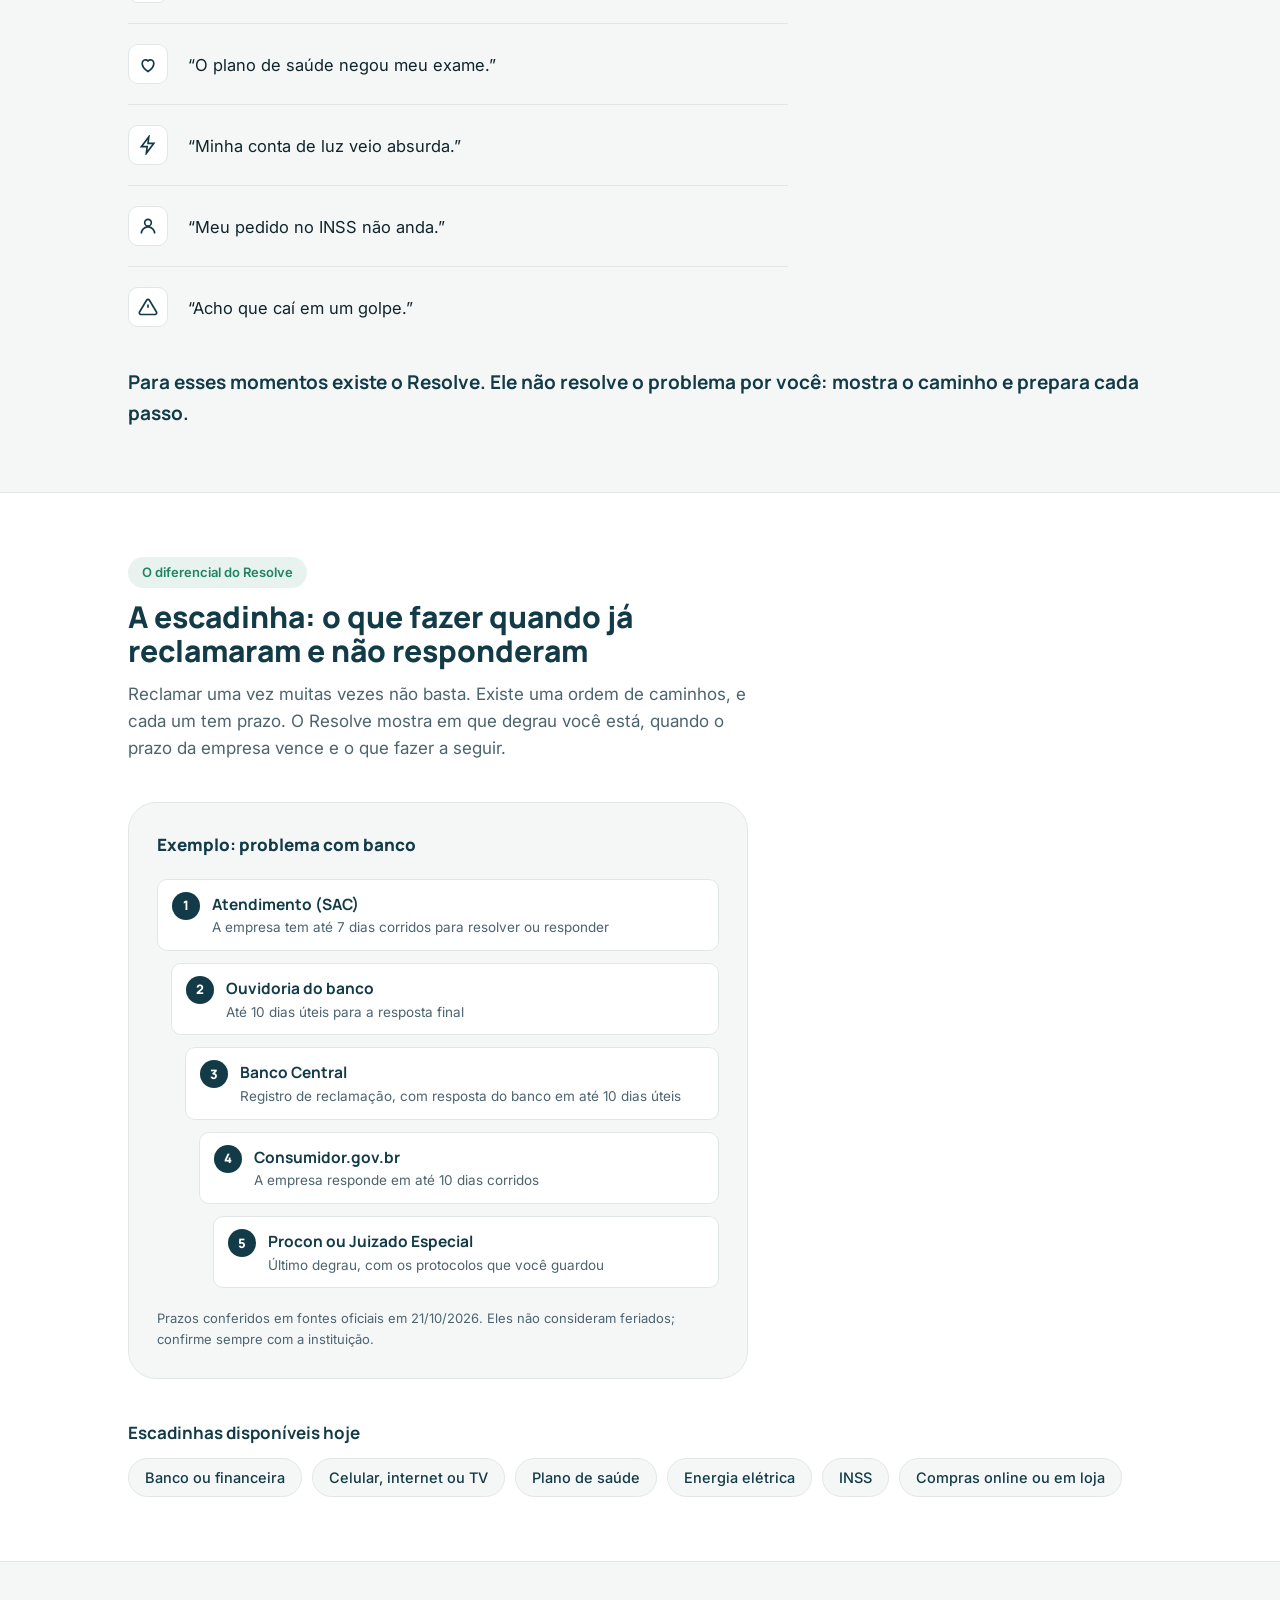
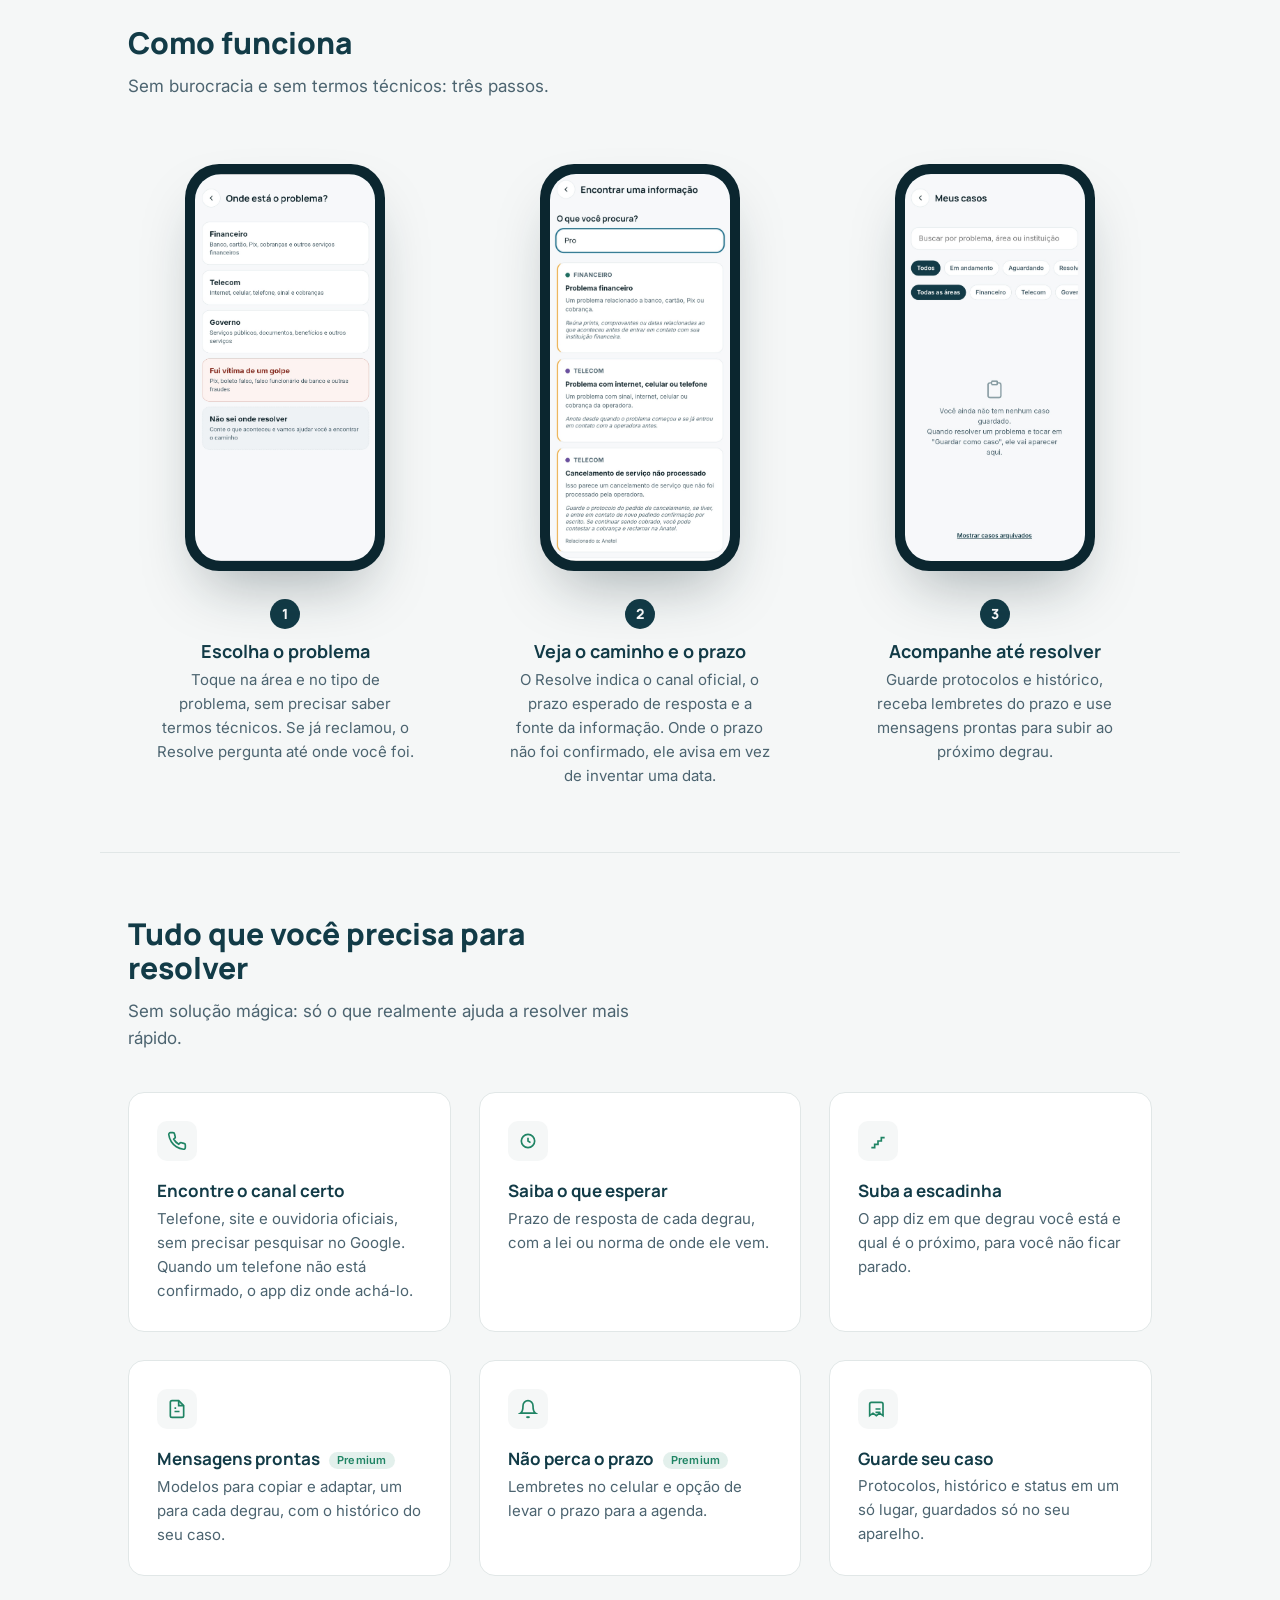
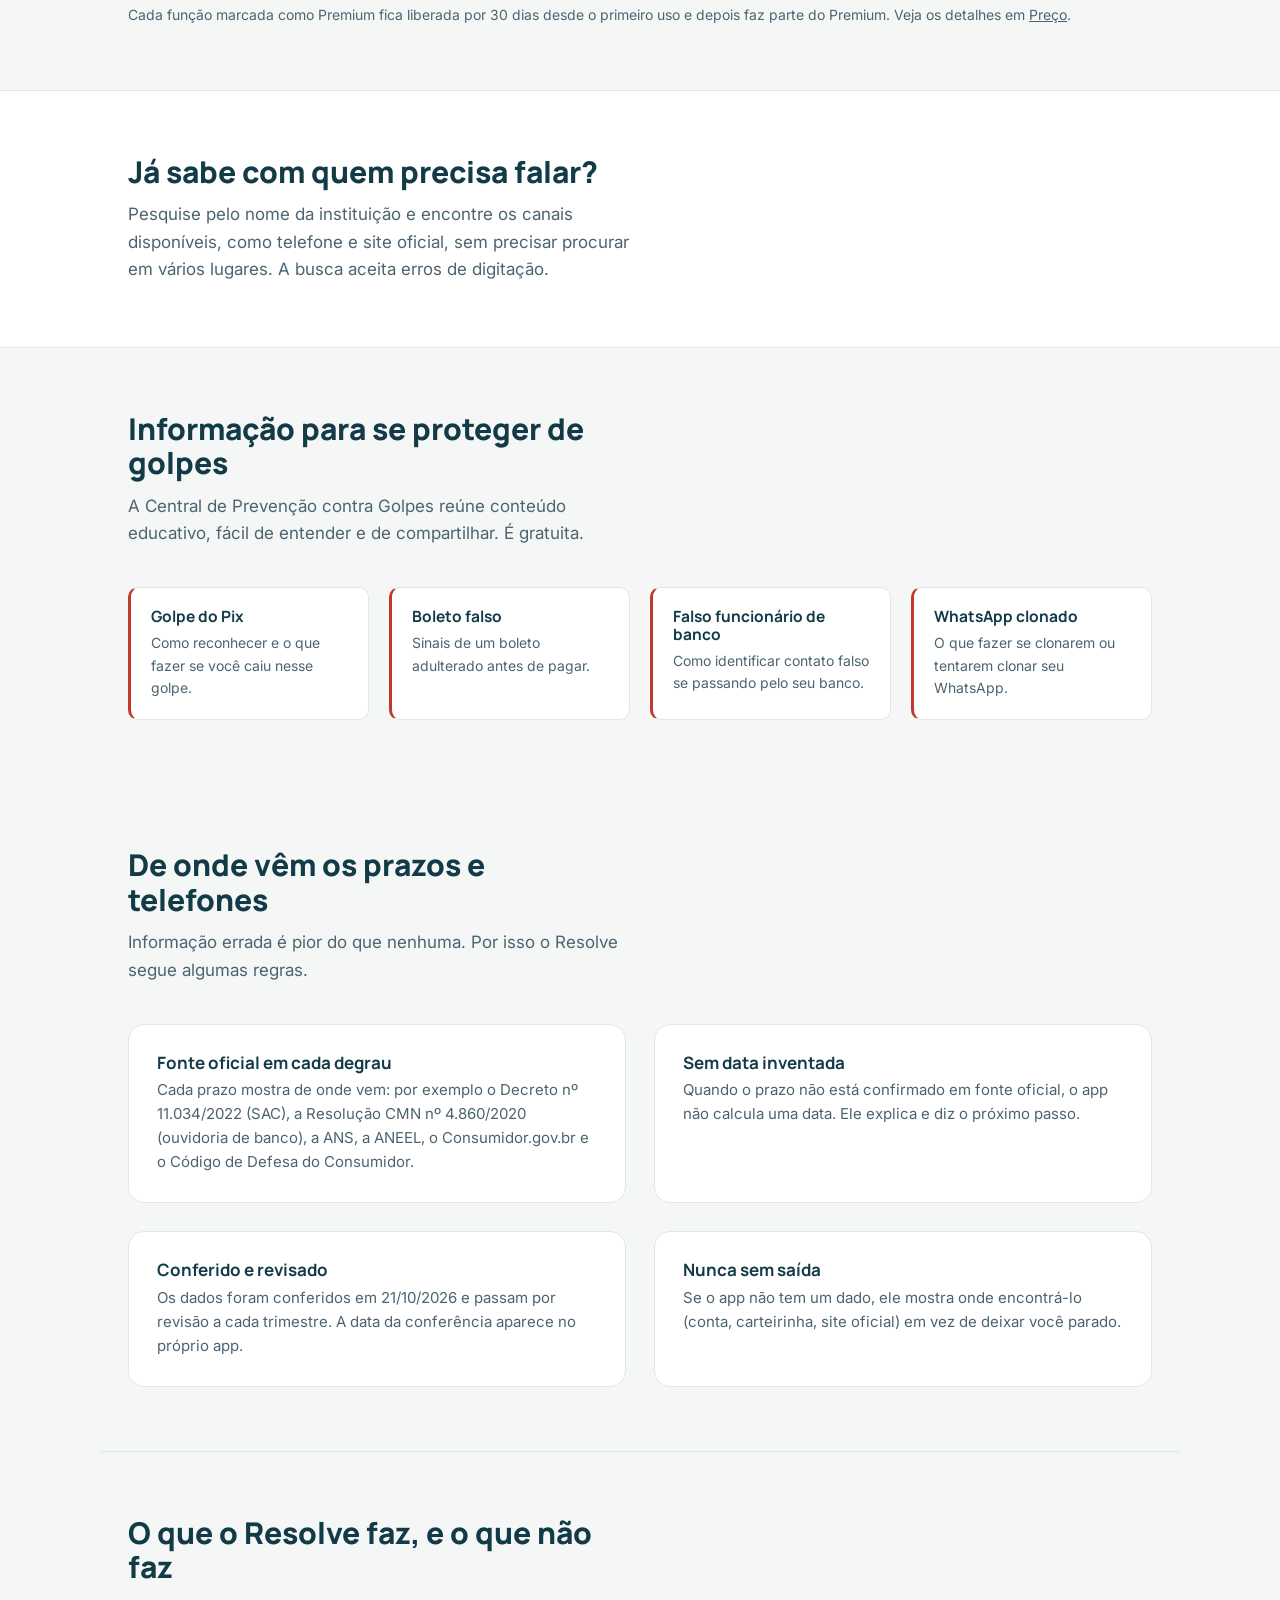
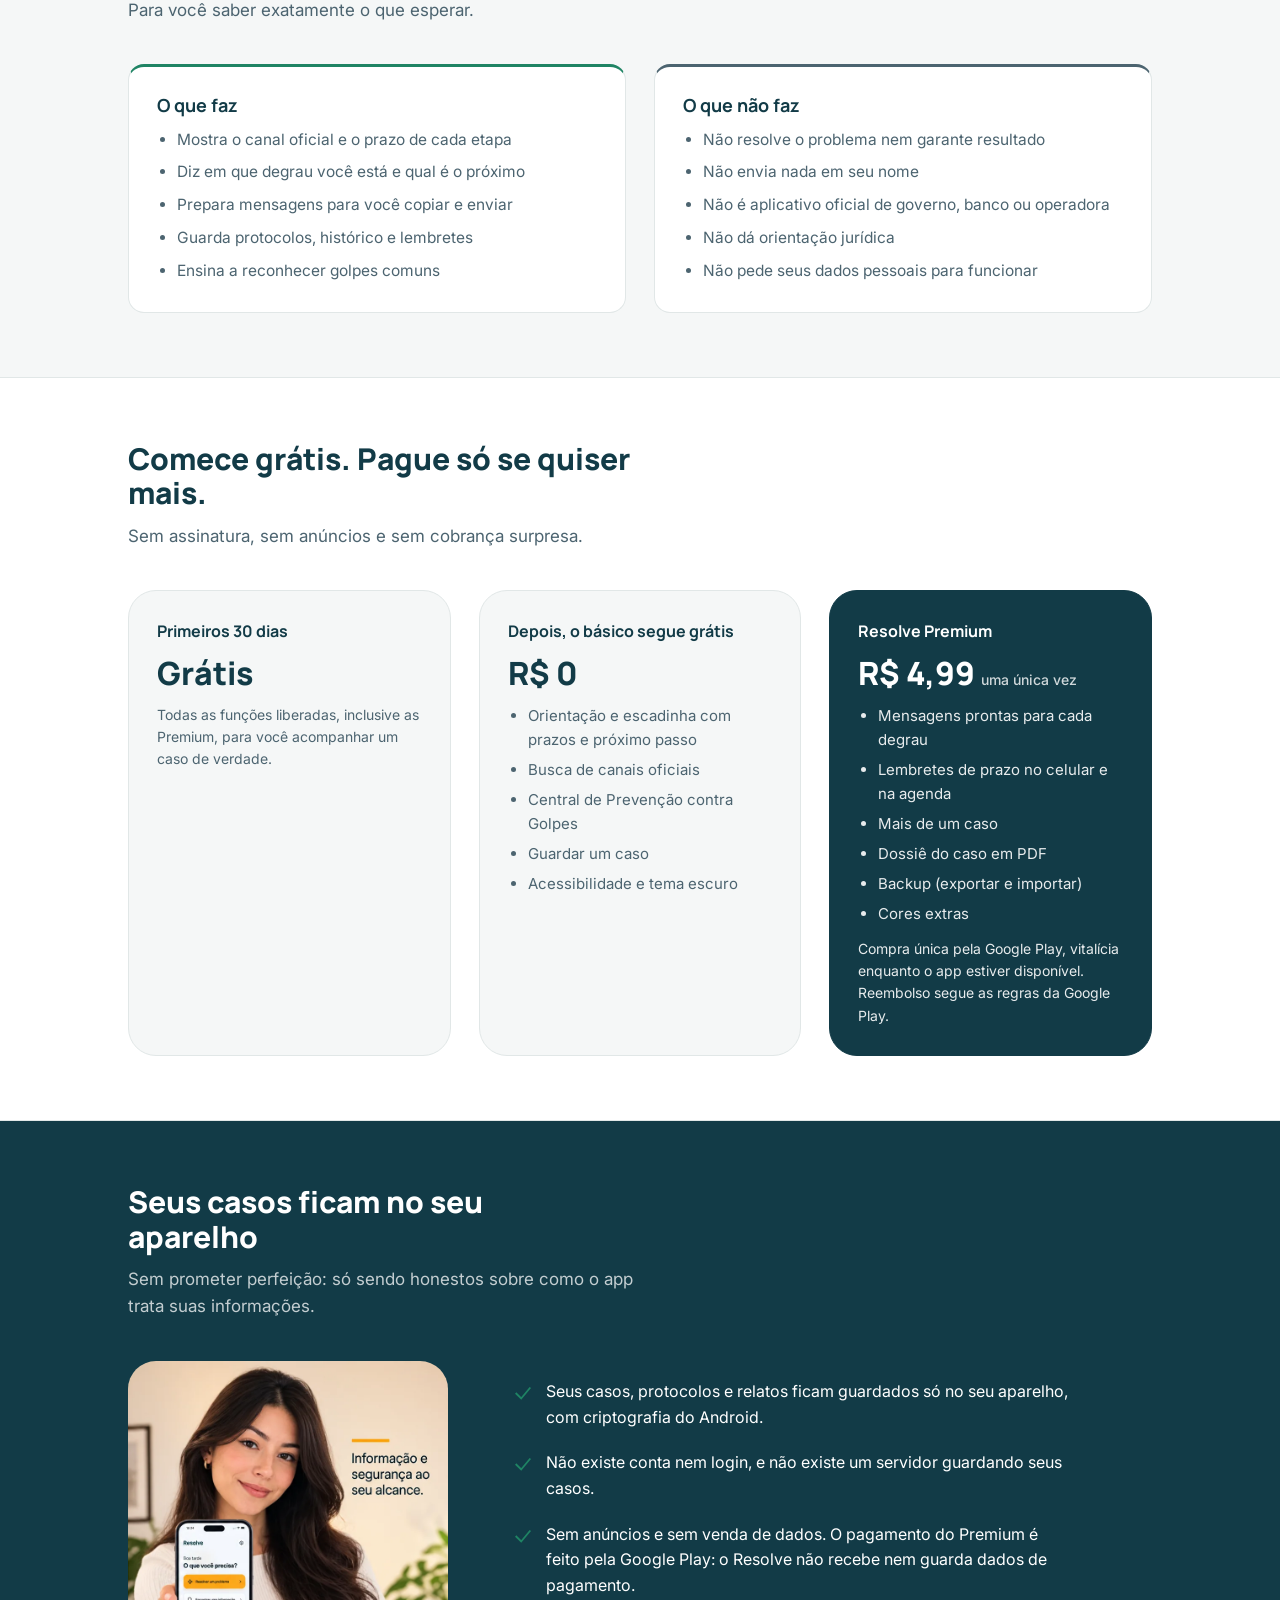
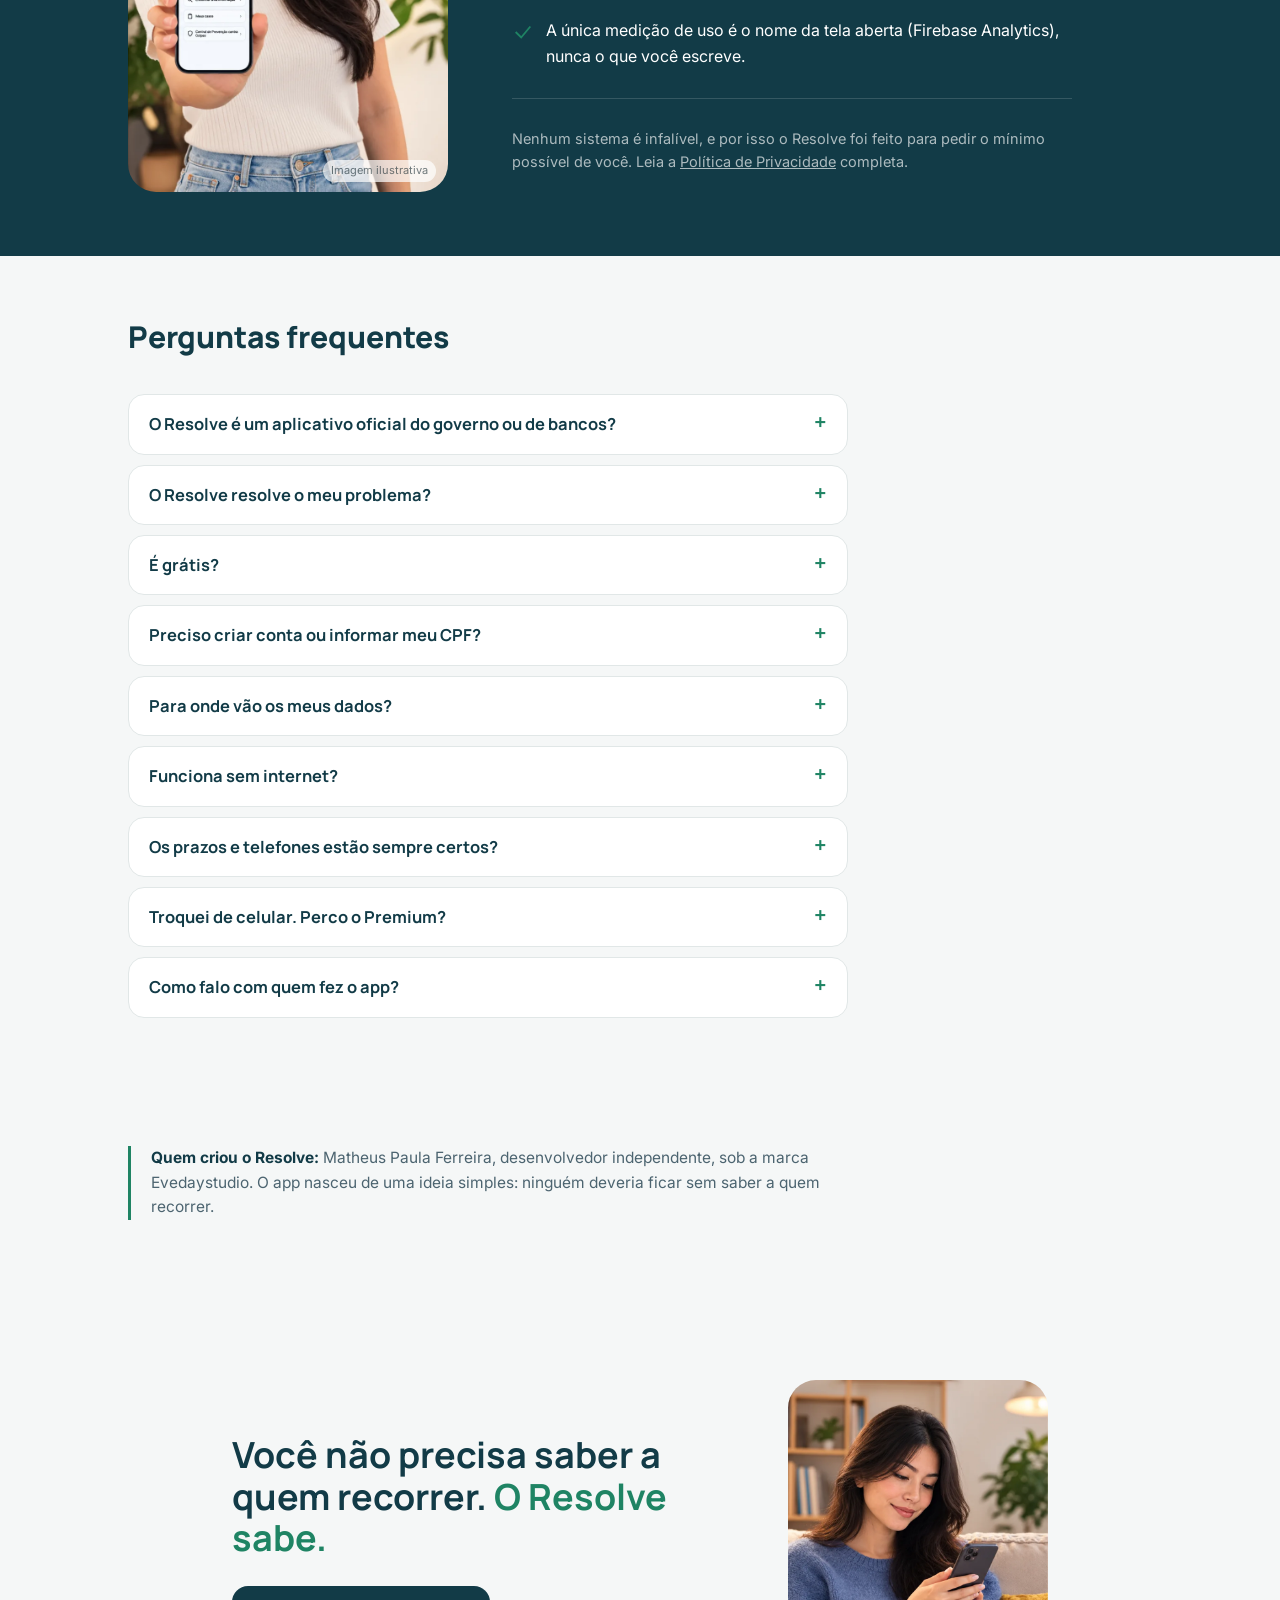
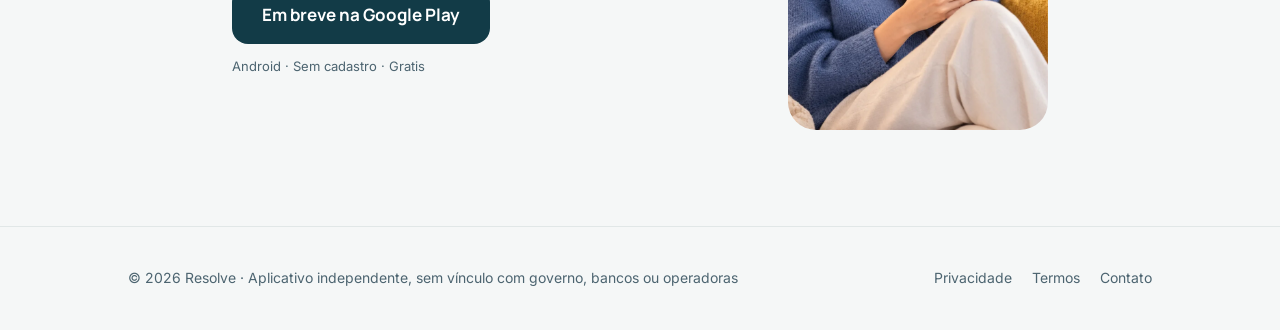
==== commit e9617632: "Update hero description text in index.html" ====
--- a/index.html
+++ b/index.html
@@ -61,7 +61,7 @@
           <a class="botao-baixar" href="#" id="link-baixar-hero" data-link-loja aria-disabled="true">
             Em breve na Google Play
           </a>
-          <p class="hero-micro">Android · Sem cadastro · 30 dias com todas as funções liberadas</p>
+          <p class="hero-micro">Android · Sem cadastro · Gratis</p>
         </div>
 
         <div class="moldura-fone moldura-fone-hero">
@@ -490,7 +490,7 @@
       <div class="rodape-links">
         <a href="privacidade.html">Privacidade</a>
         <a href="termos.html">Termos</a>
-        <a href="mailto:theusp.ferreira@gmail.com">Contato</a>
+        <a href="mailto:evedaystudio.apps@gmail.com">Contato</a>
       </div>
     </div>
   </footer>
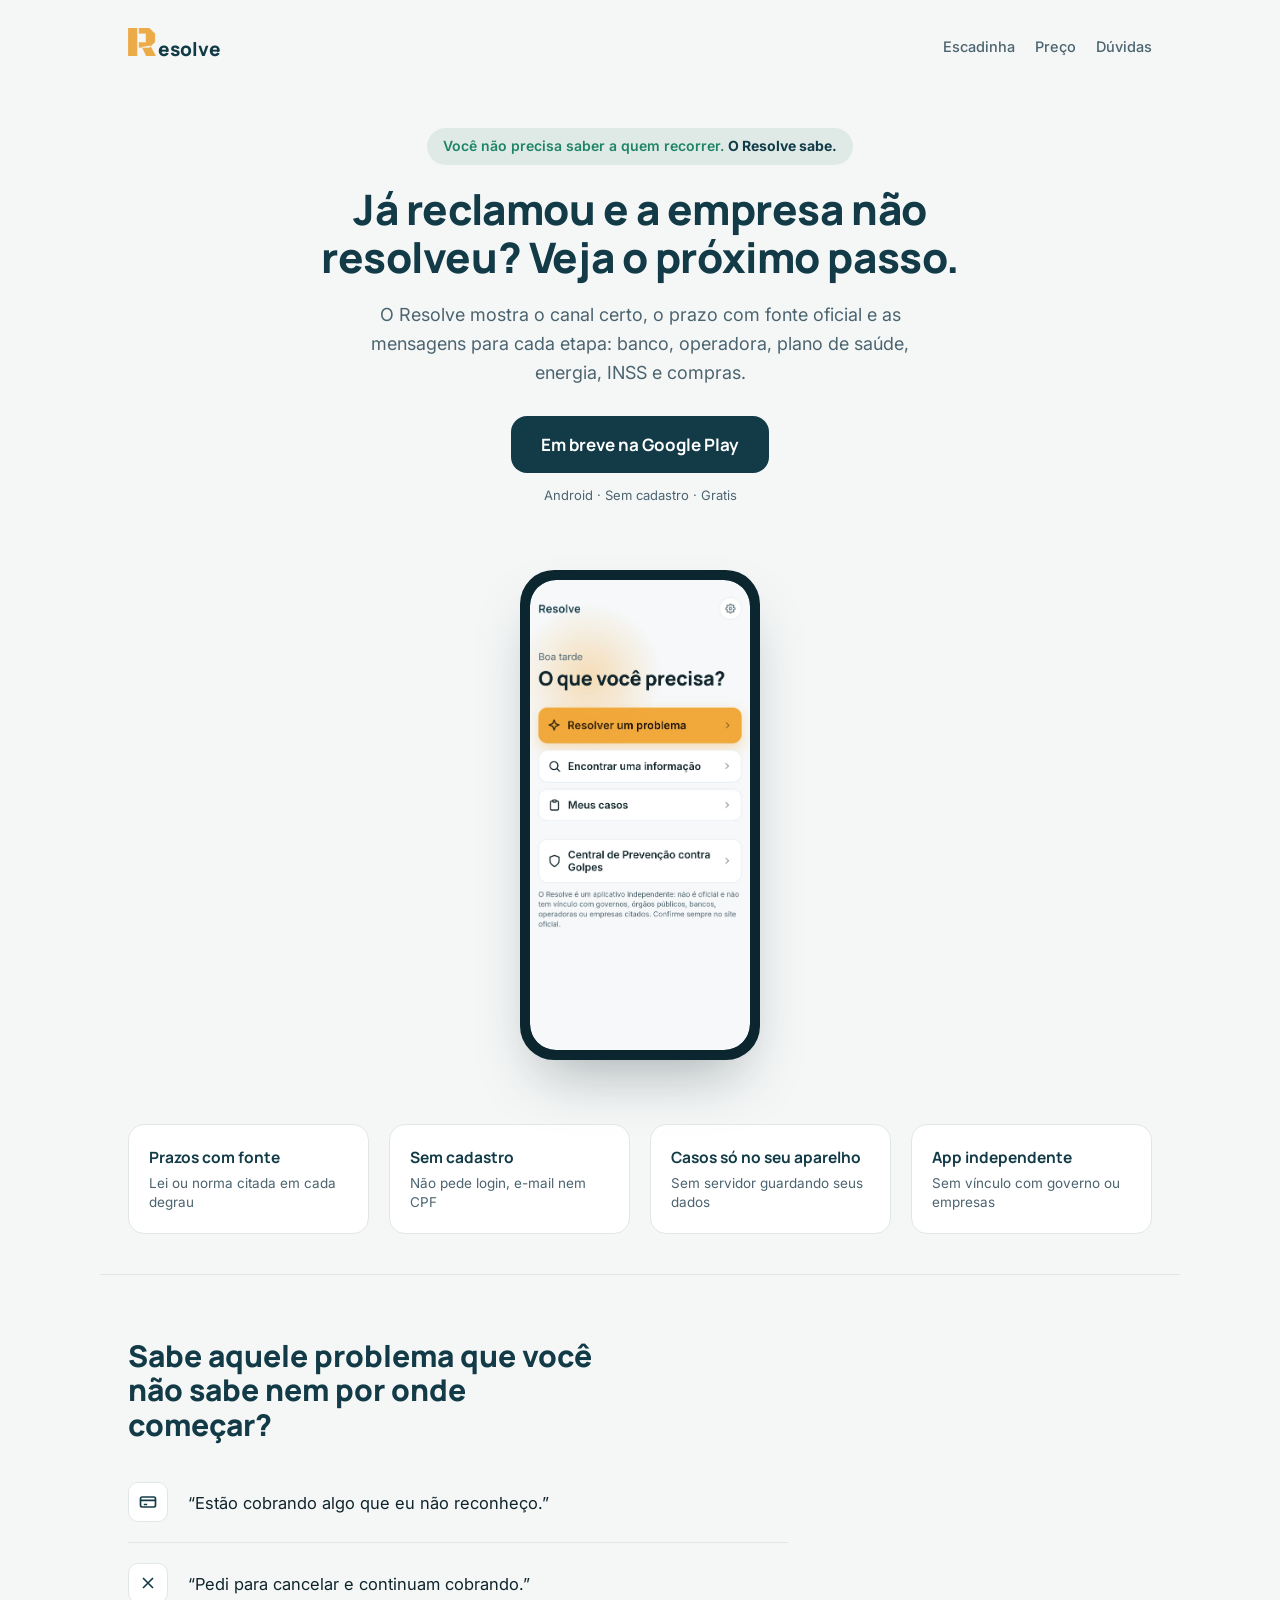
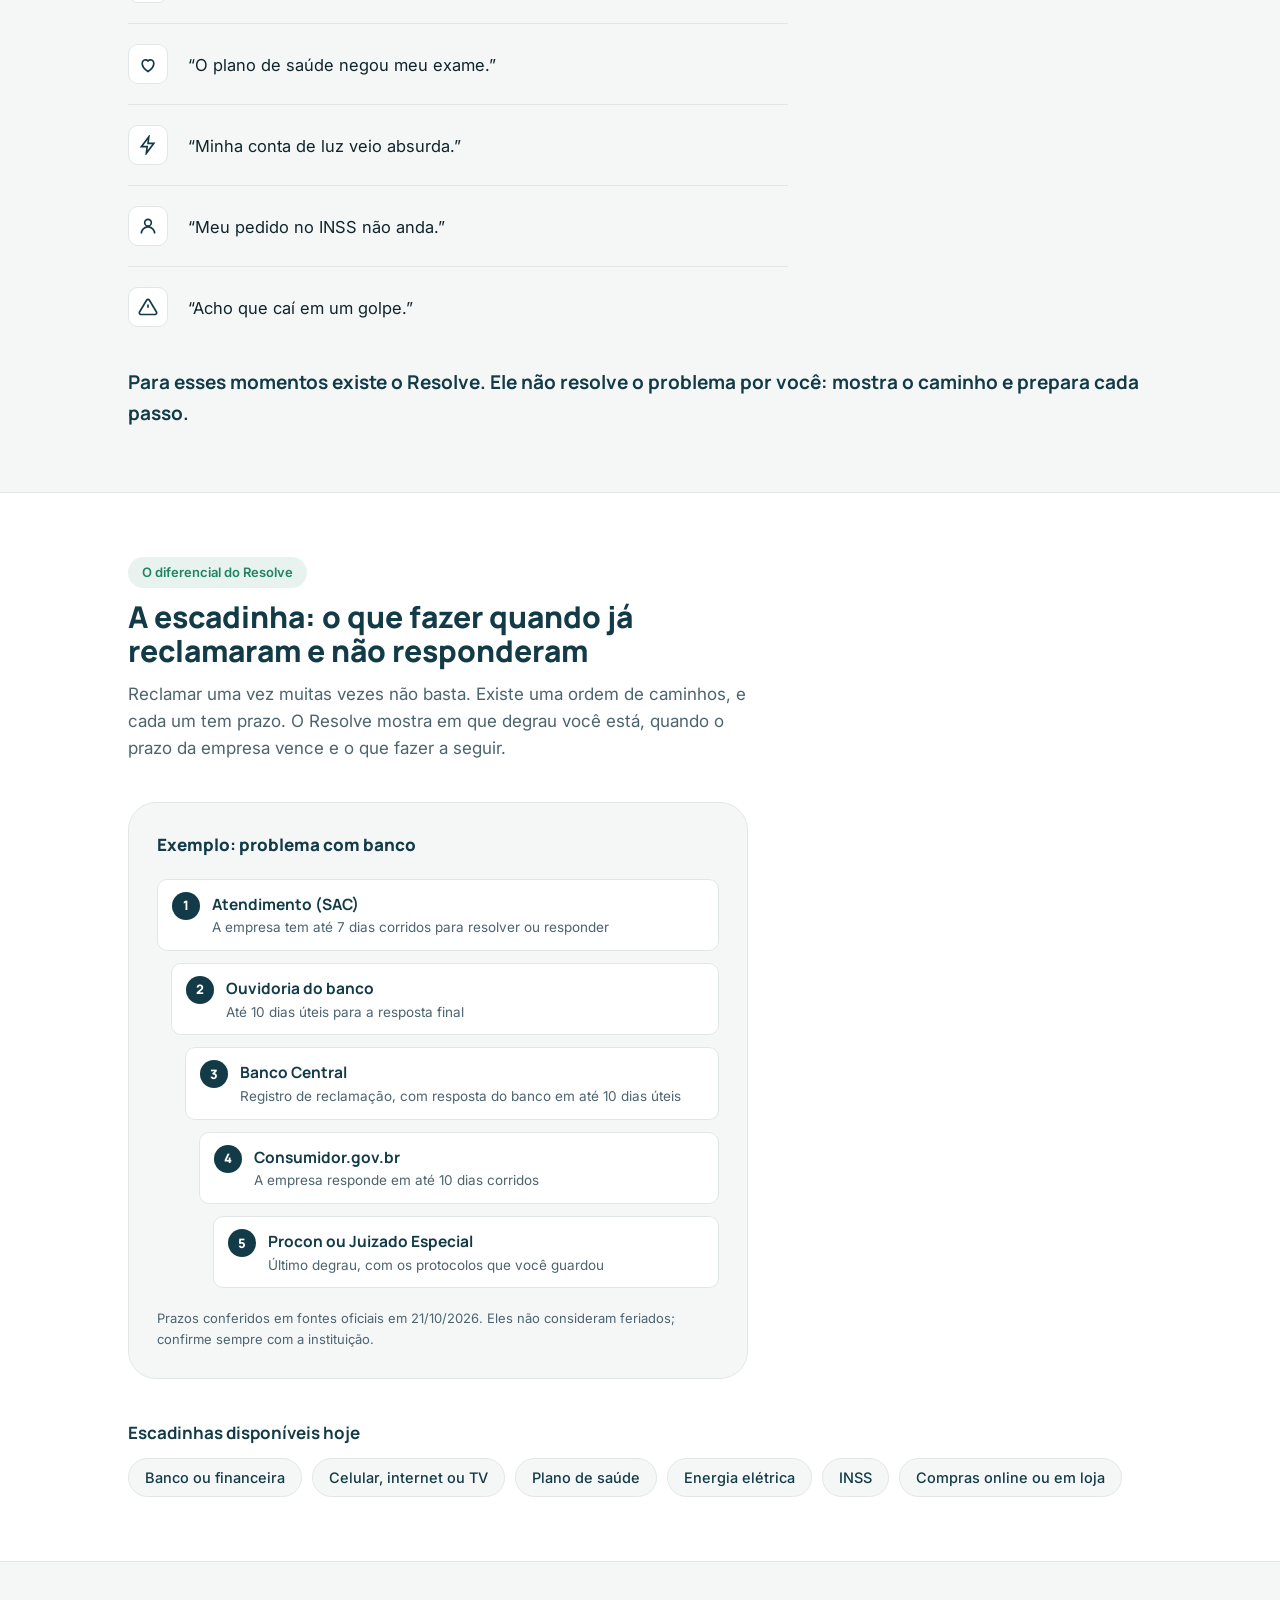
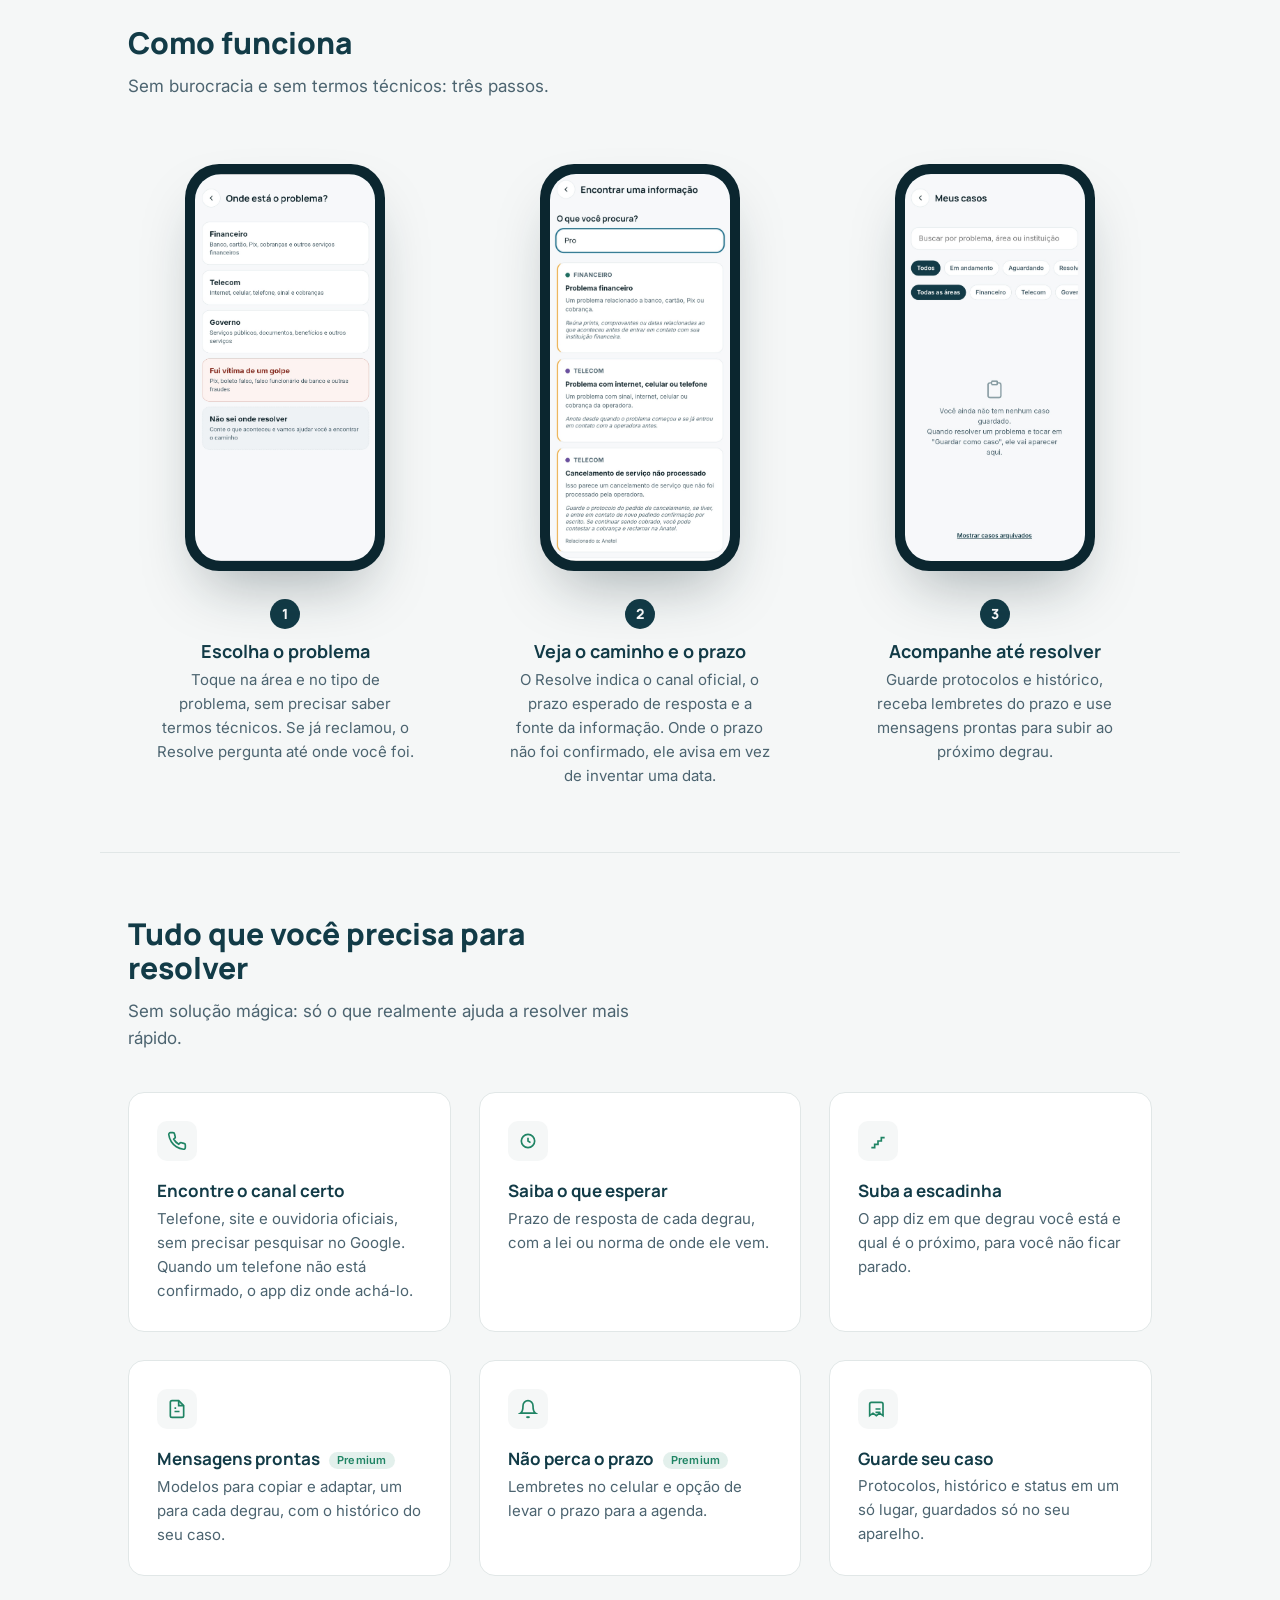
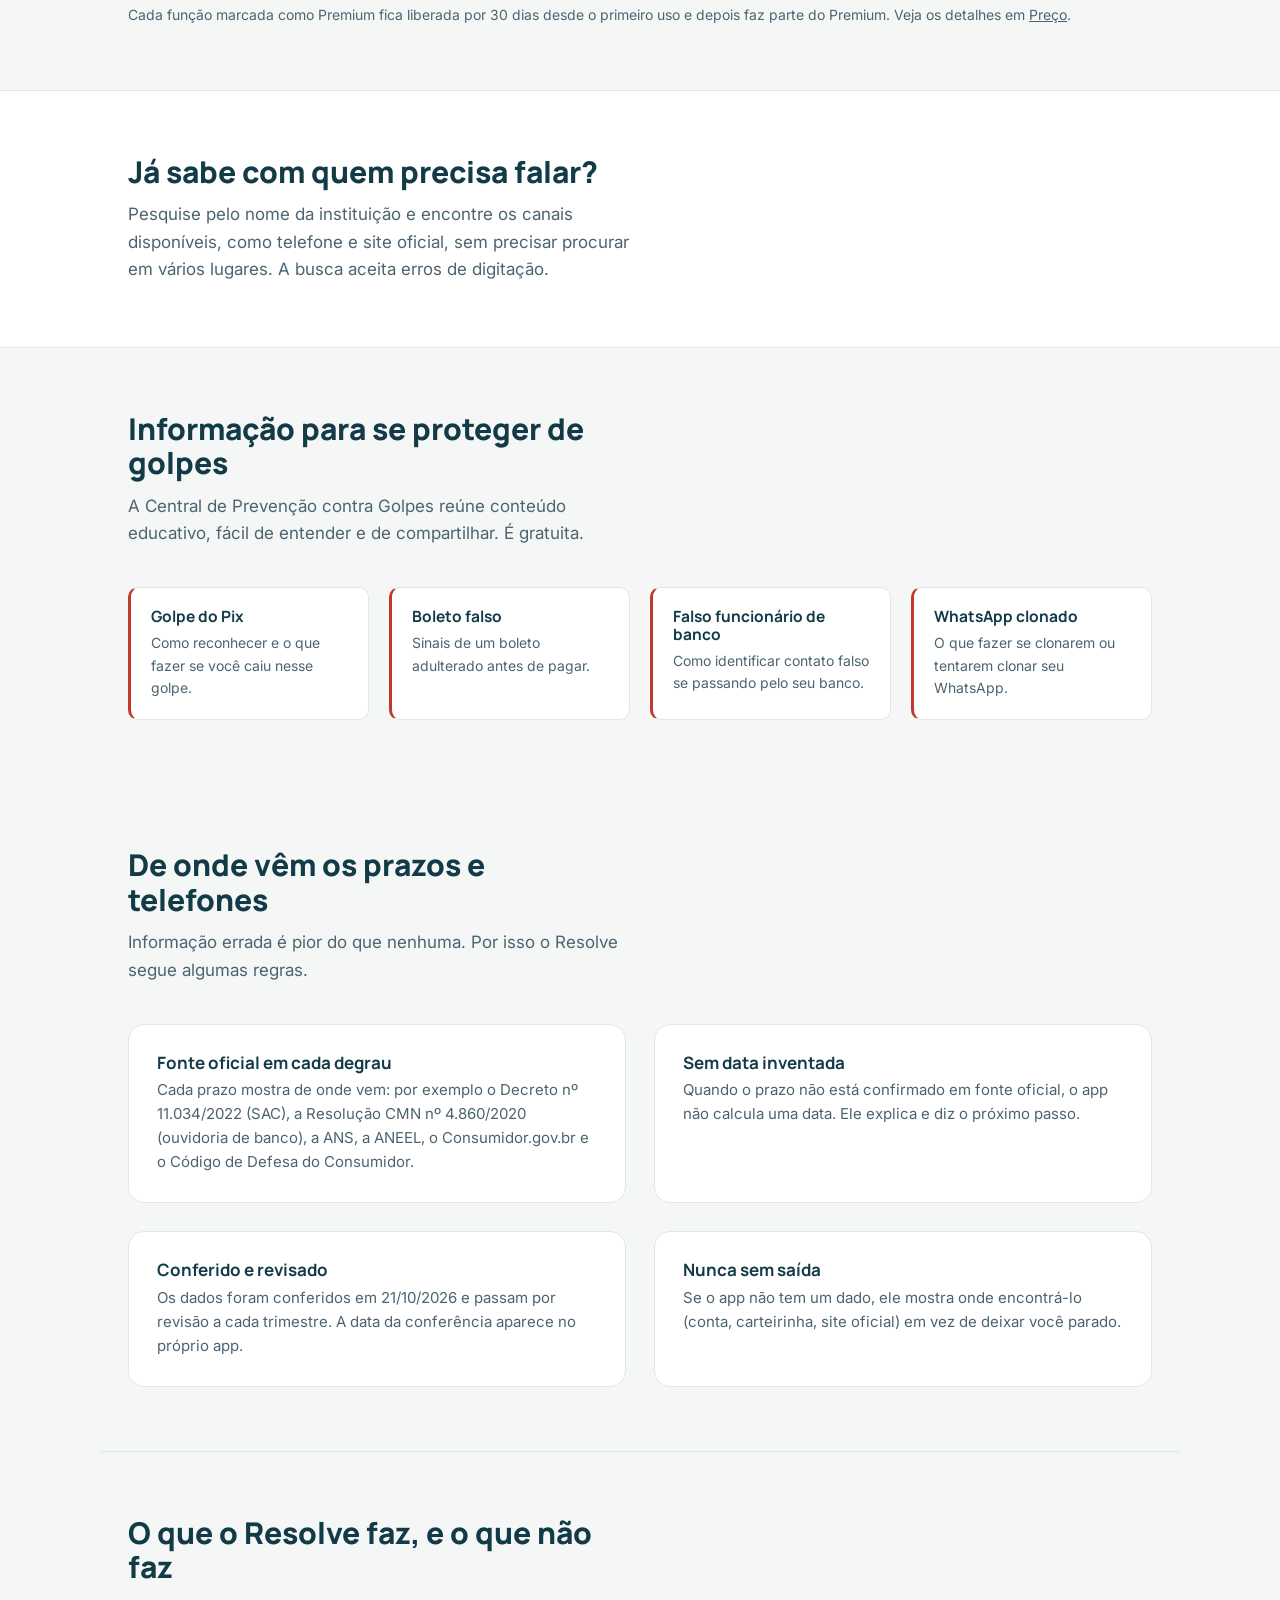
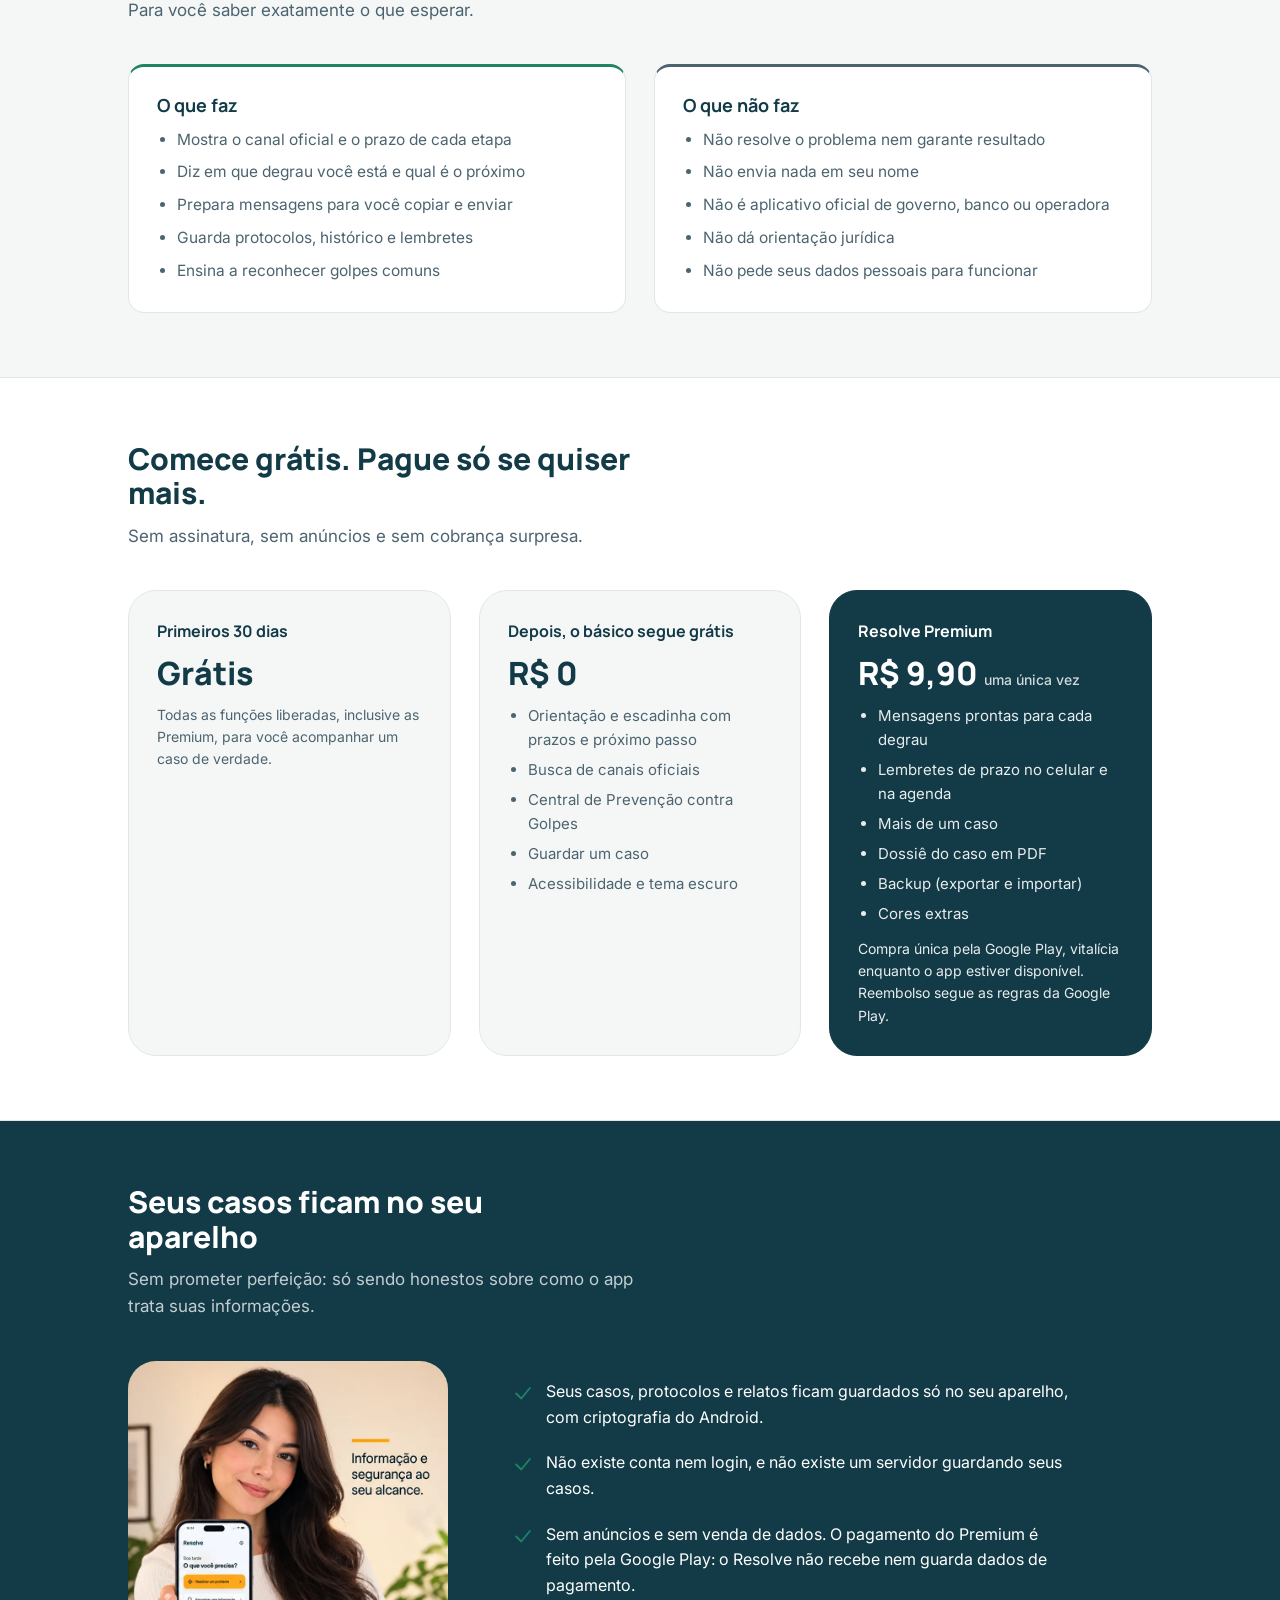
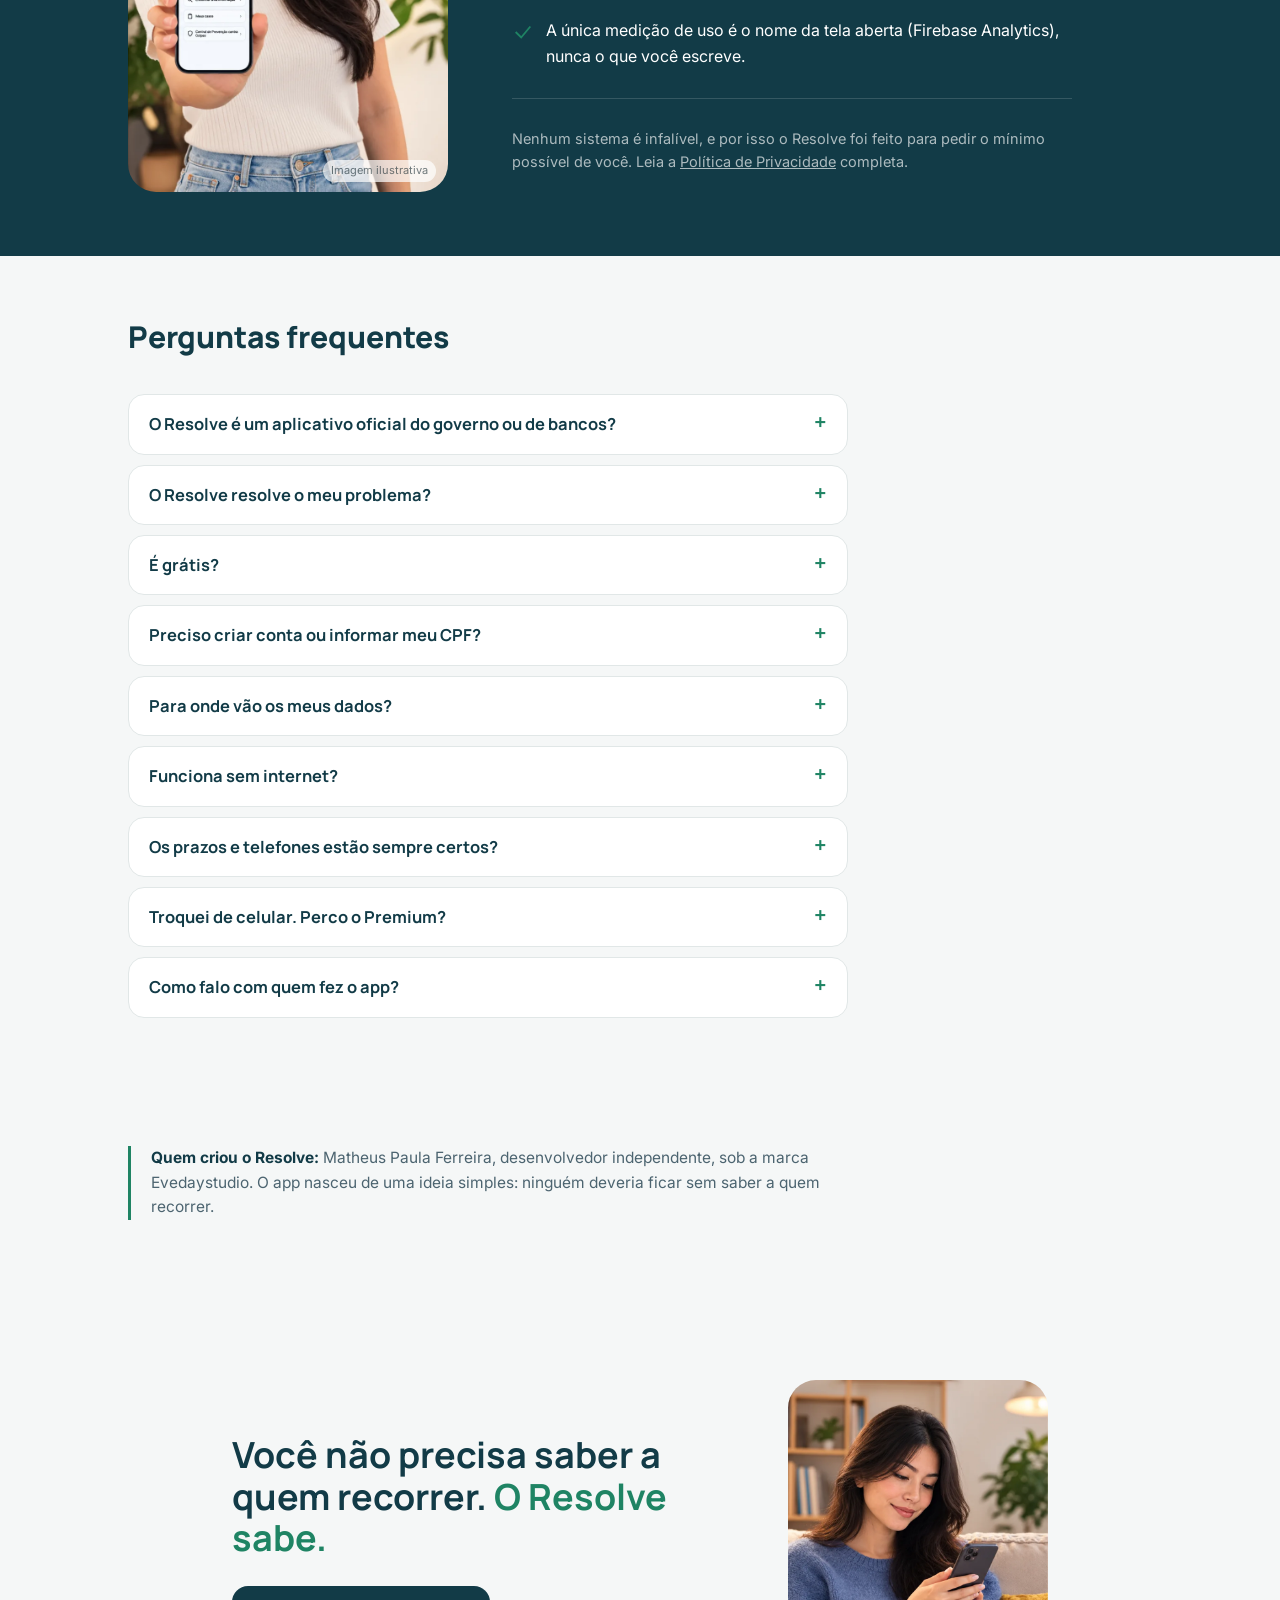
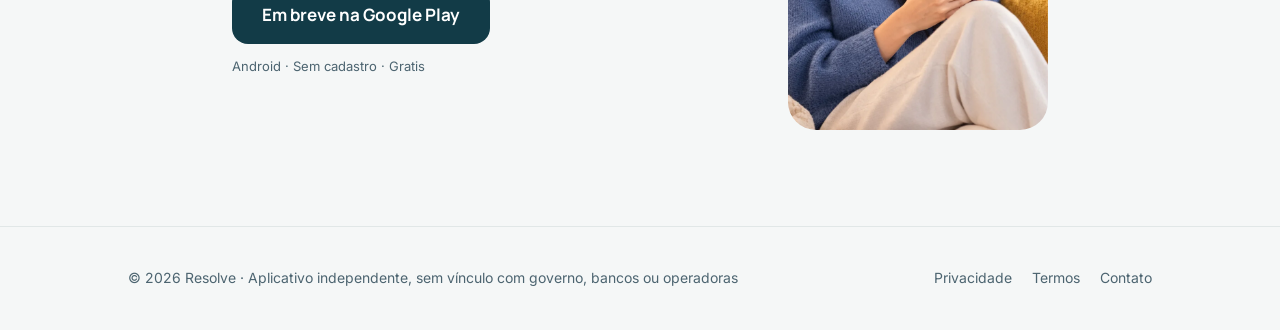
==== commit 803559e0: "Add files via upload" ====
--- a/index.html
+++ b/index.html
@@ -361,7 +361,7 @@
           </div>
           <div class="cartao-preco cartao-preco-destaque">
             <p class="cartao-preco-nome">Resolve Premium</p>
-            <p class="cartao-preco-valor">R$ 4,99 <span>uma única vez</span></p>
+            <p class="cartao-preco-valor">R$ 9,90 <span>uma única vez</span></p>
             <ul>
               <li>Mensagens prontas para cada degrau</li>
               <li>Lembretes de prazo no celular e na agenda</li>
@@ -427,7 +427,7 @@
           </details>
           <details>
             <summary>É grátis?</summary>
-            <p>É grátis para instalar, e nos primeiros 30 dias todas as funções ficam liberadas. Depois disso, o básico continua grátis e o Premium custa R$ 4,99, em pagamento único, sem assinatura.</p>
+            <p>É grátis para instalar, e nos primeiros 30 dias todas as funções ficam liberadas. Depois disso, o básico continua grátis e o Premium custa R$ 9,90, em pagamento único, sem assinatura.</p>
           </details>
           <details>
             <summary>Preciso criar conta ou informar meu CPF?</summary>
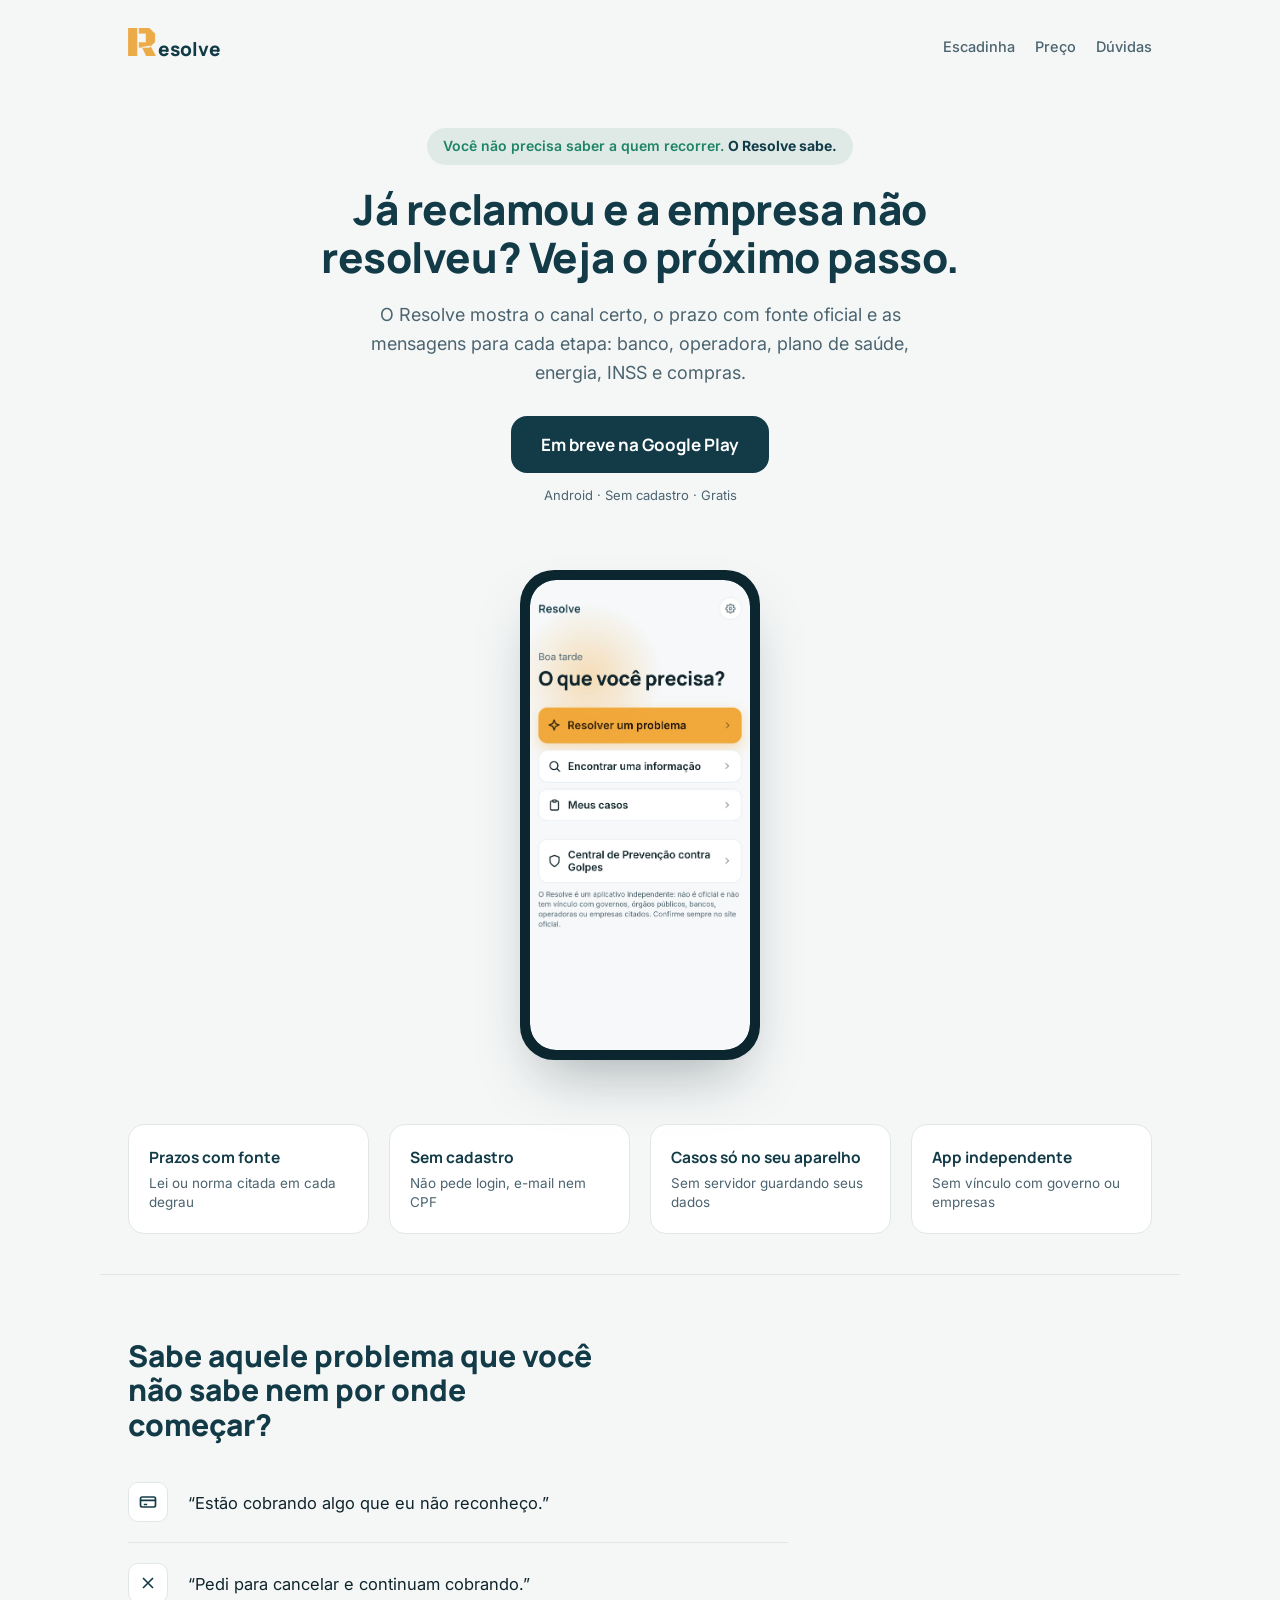
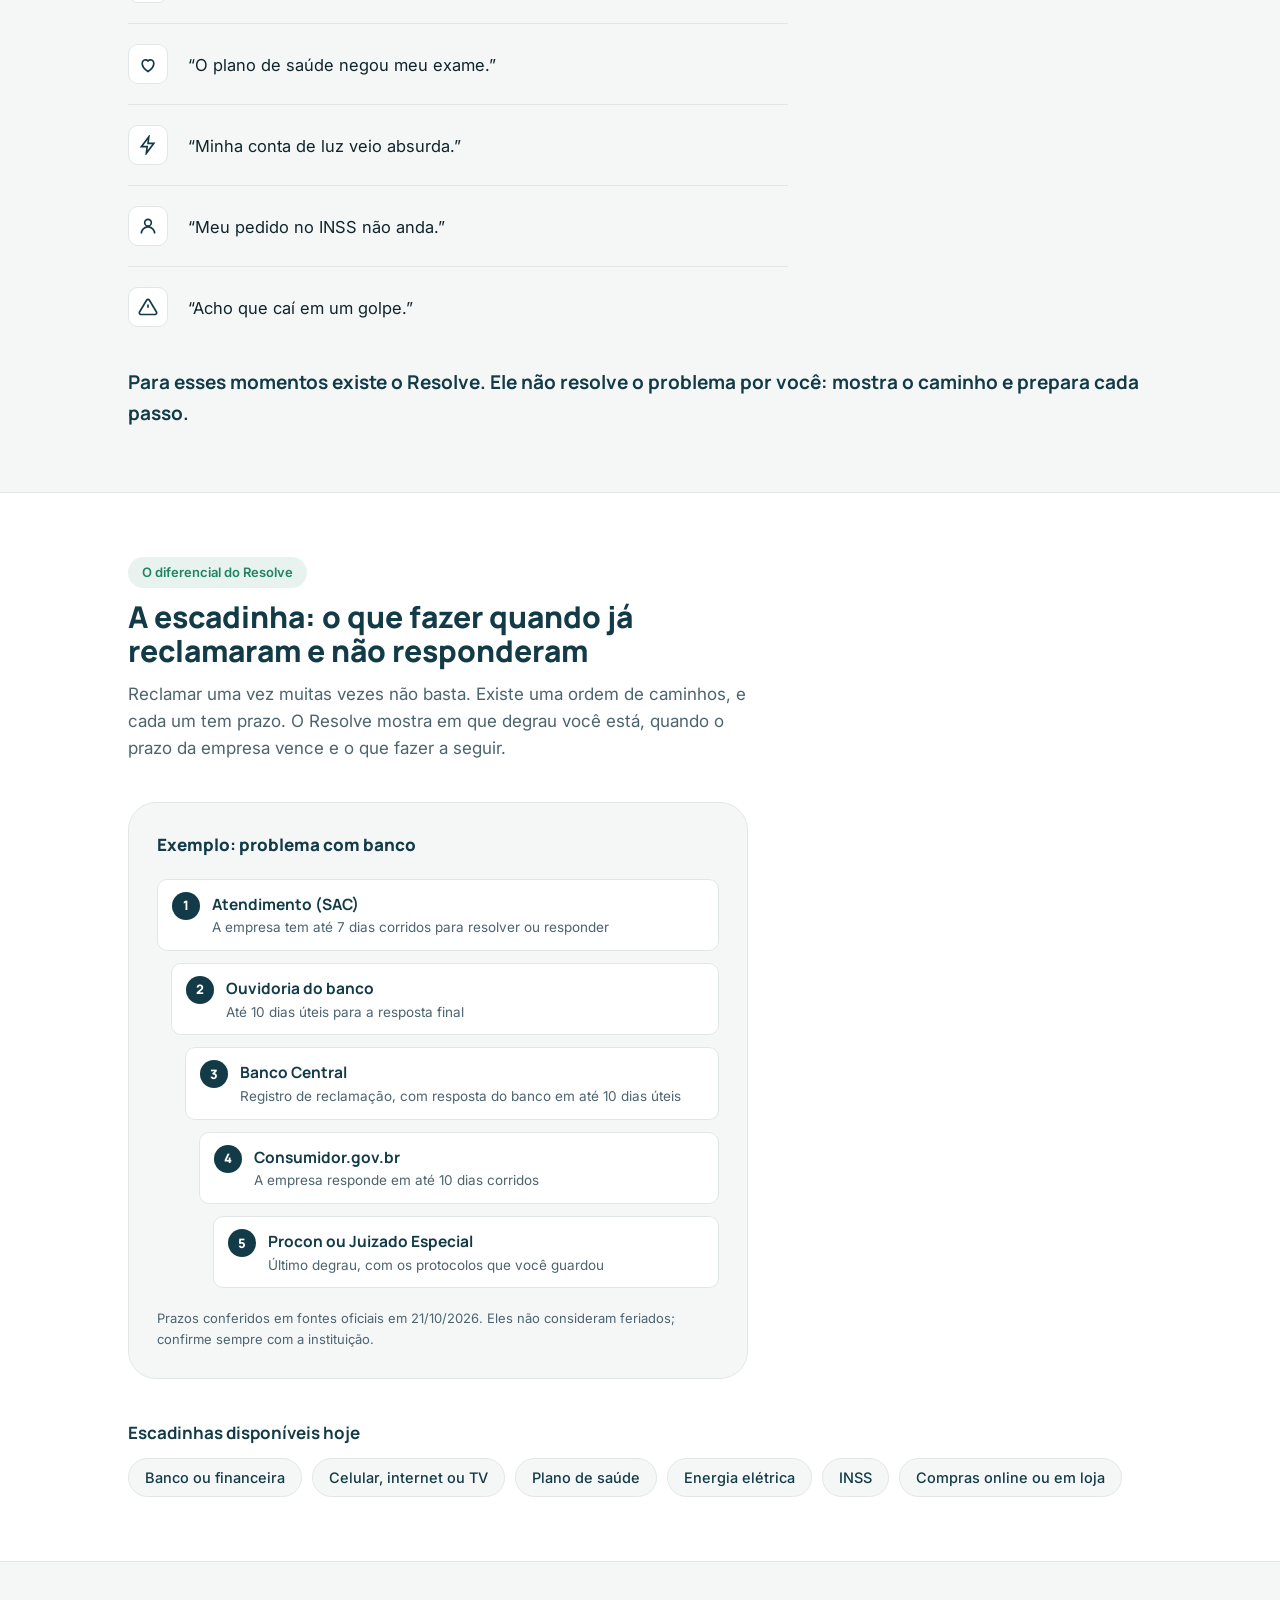
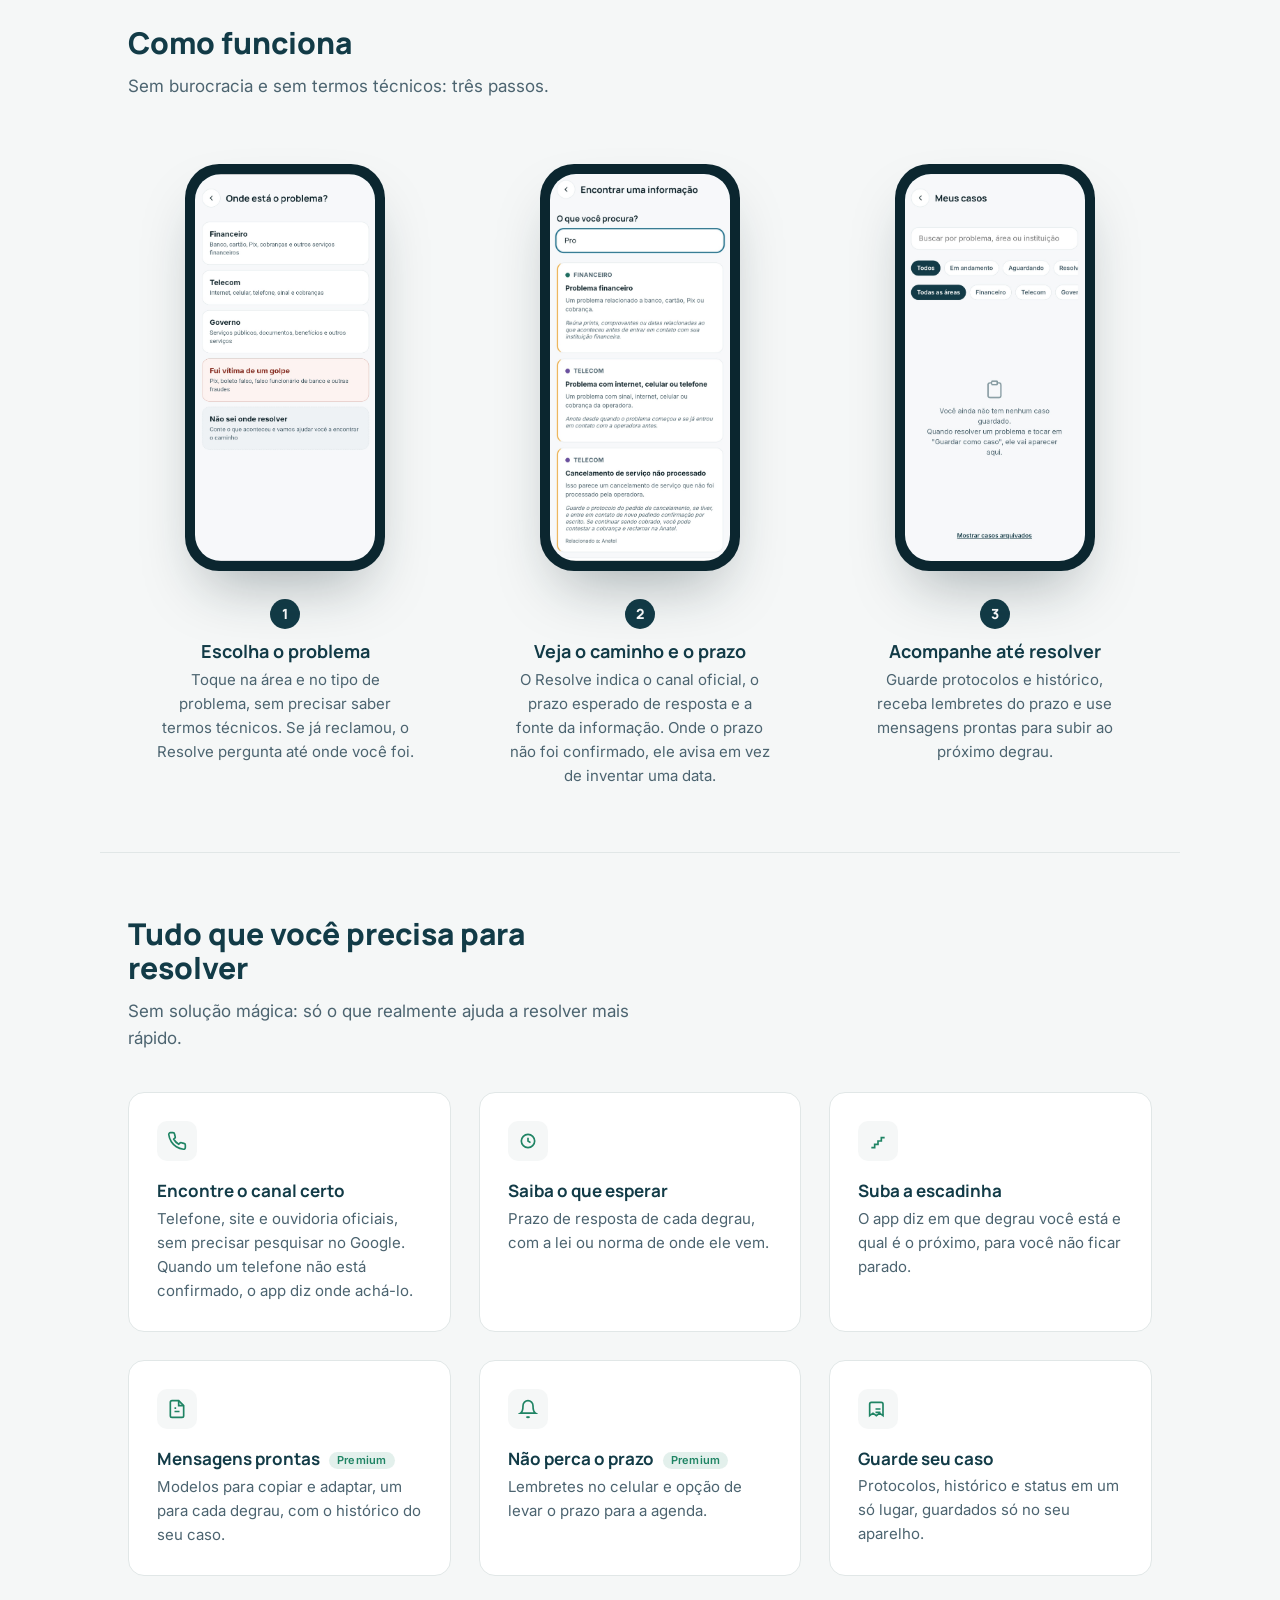
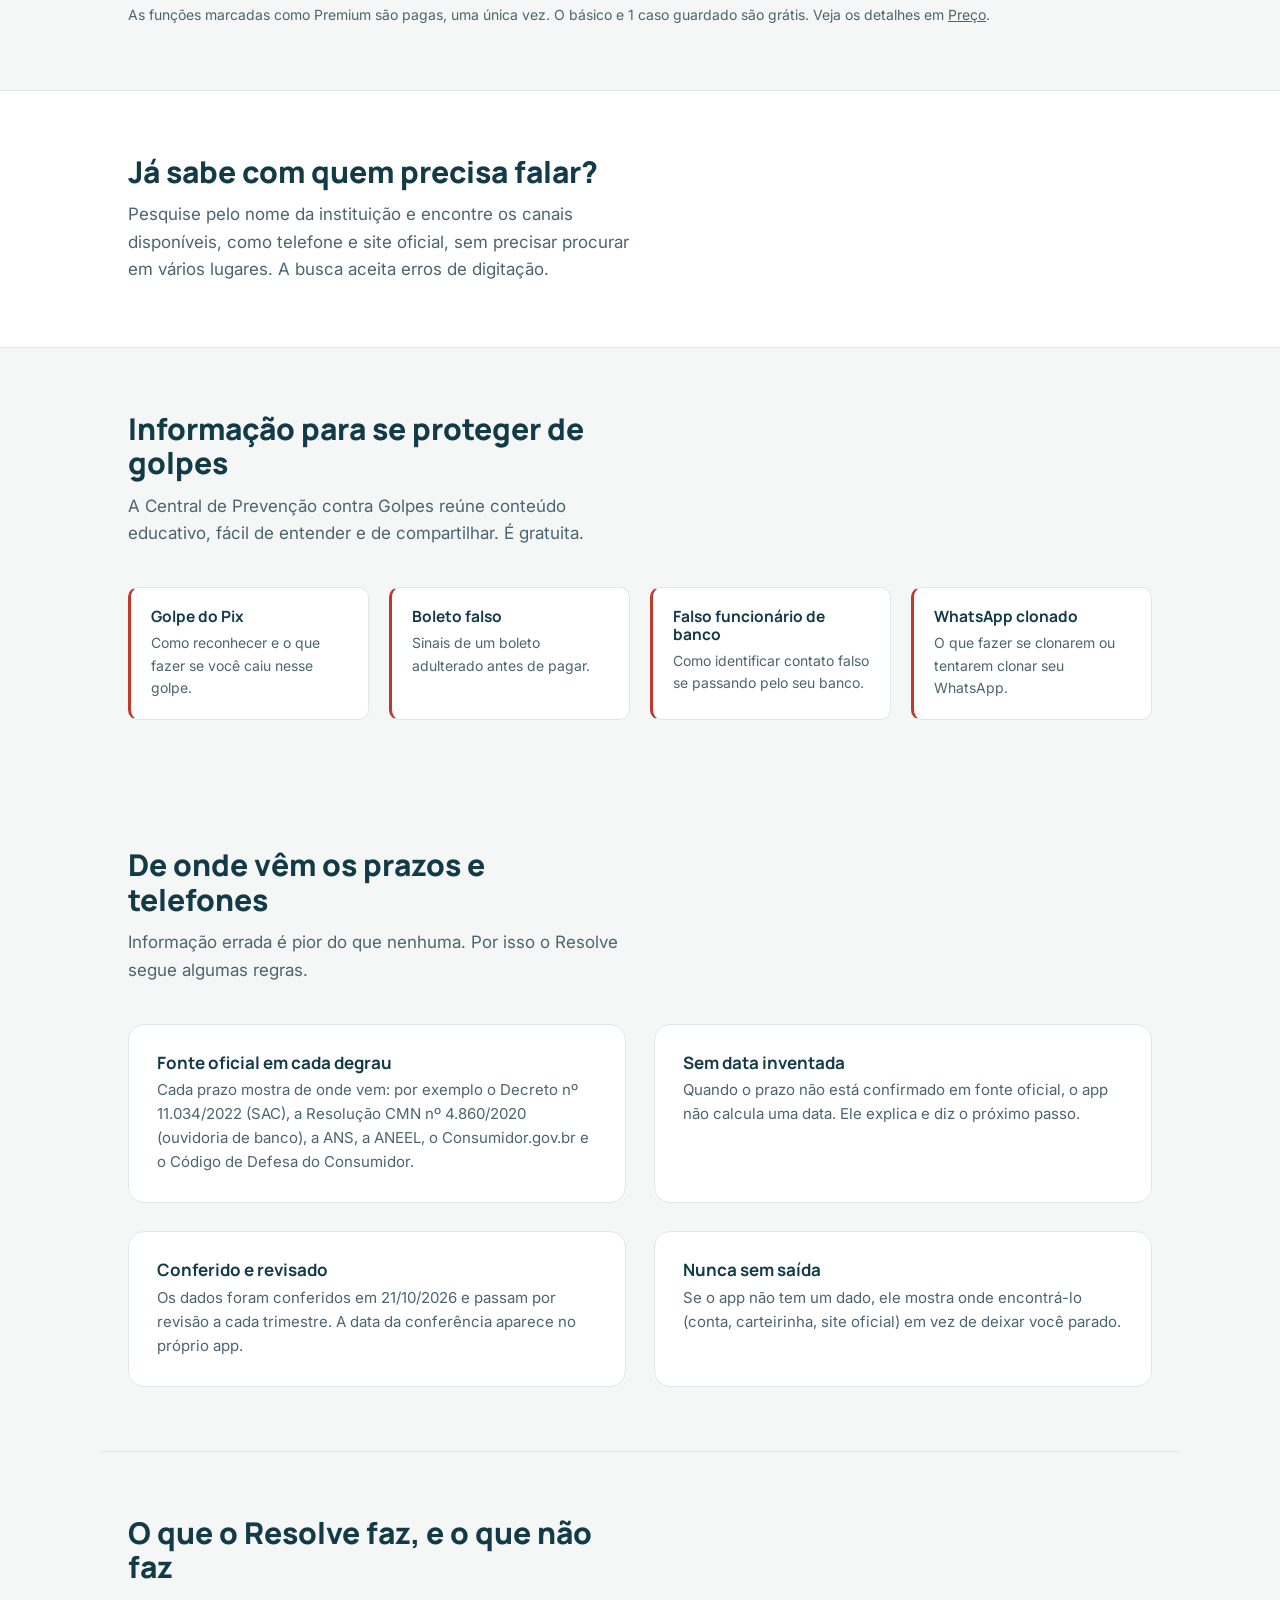
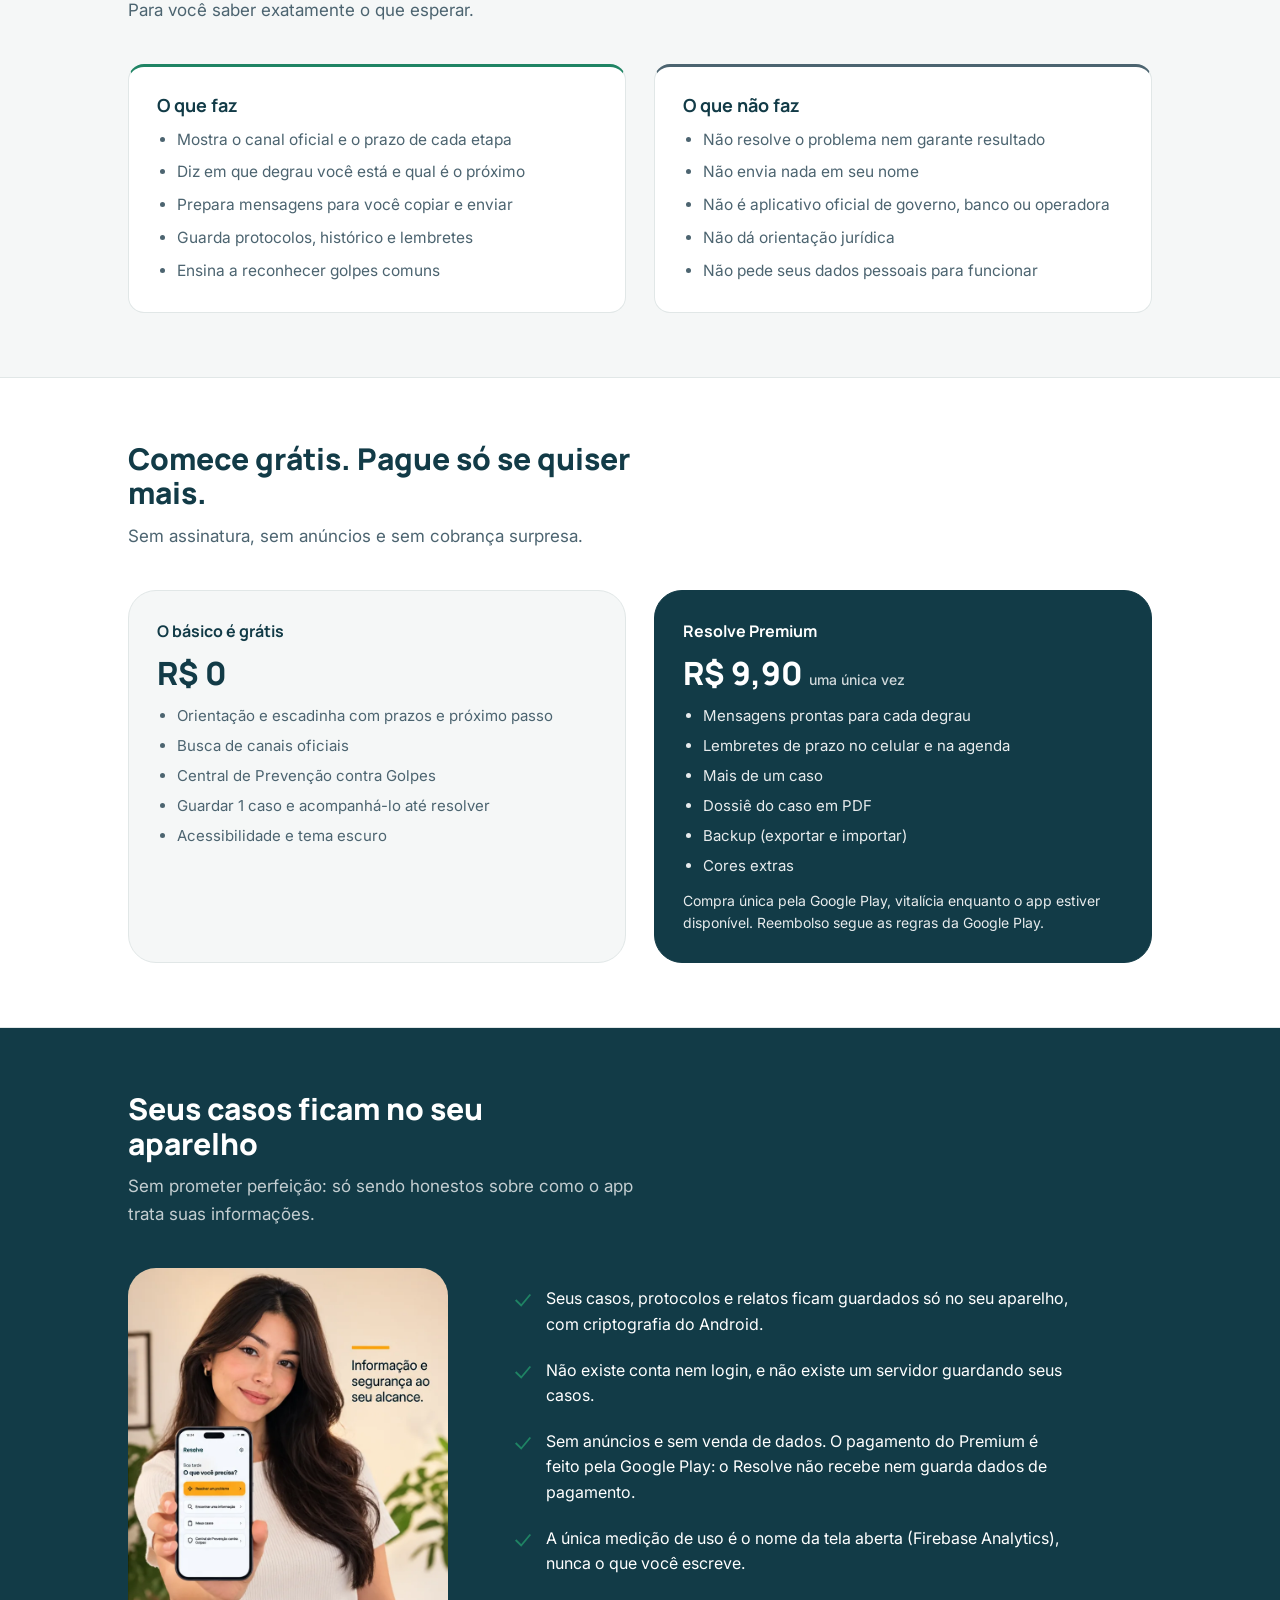
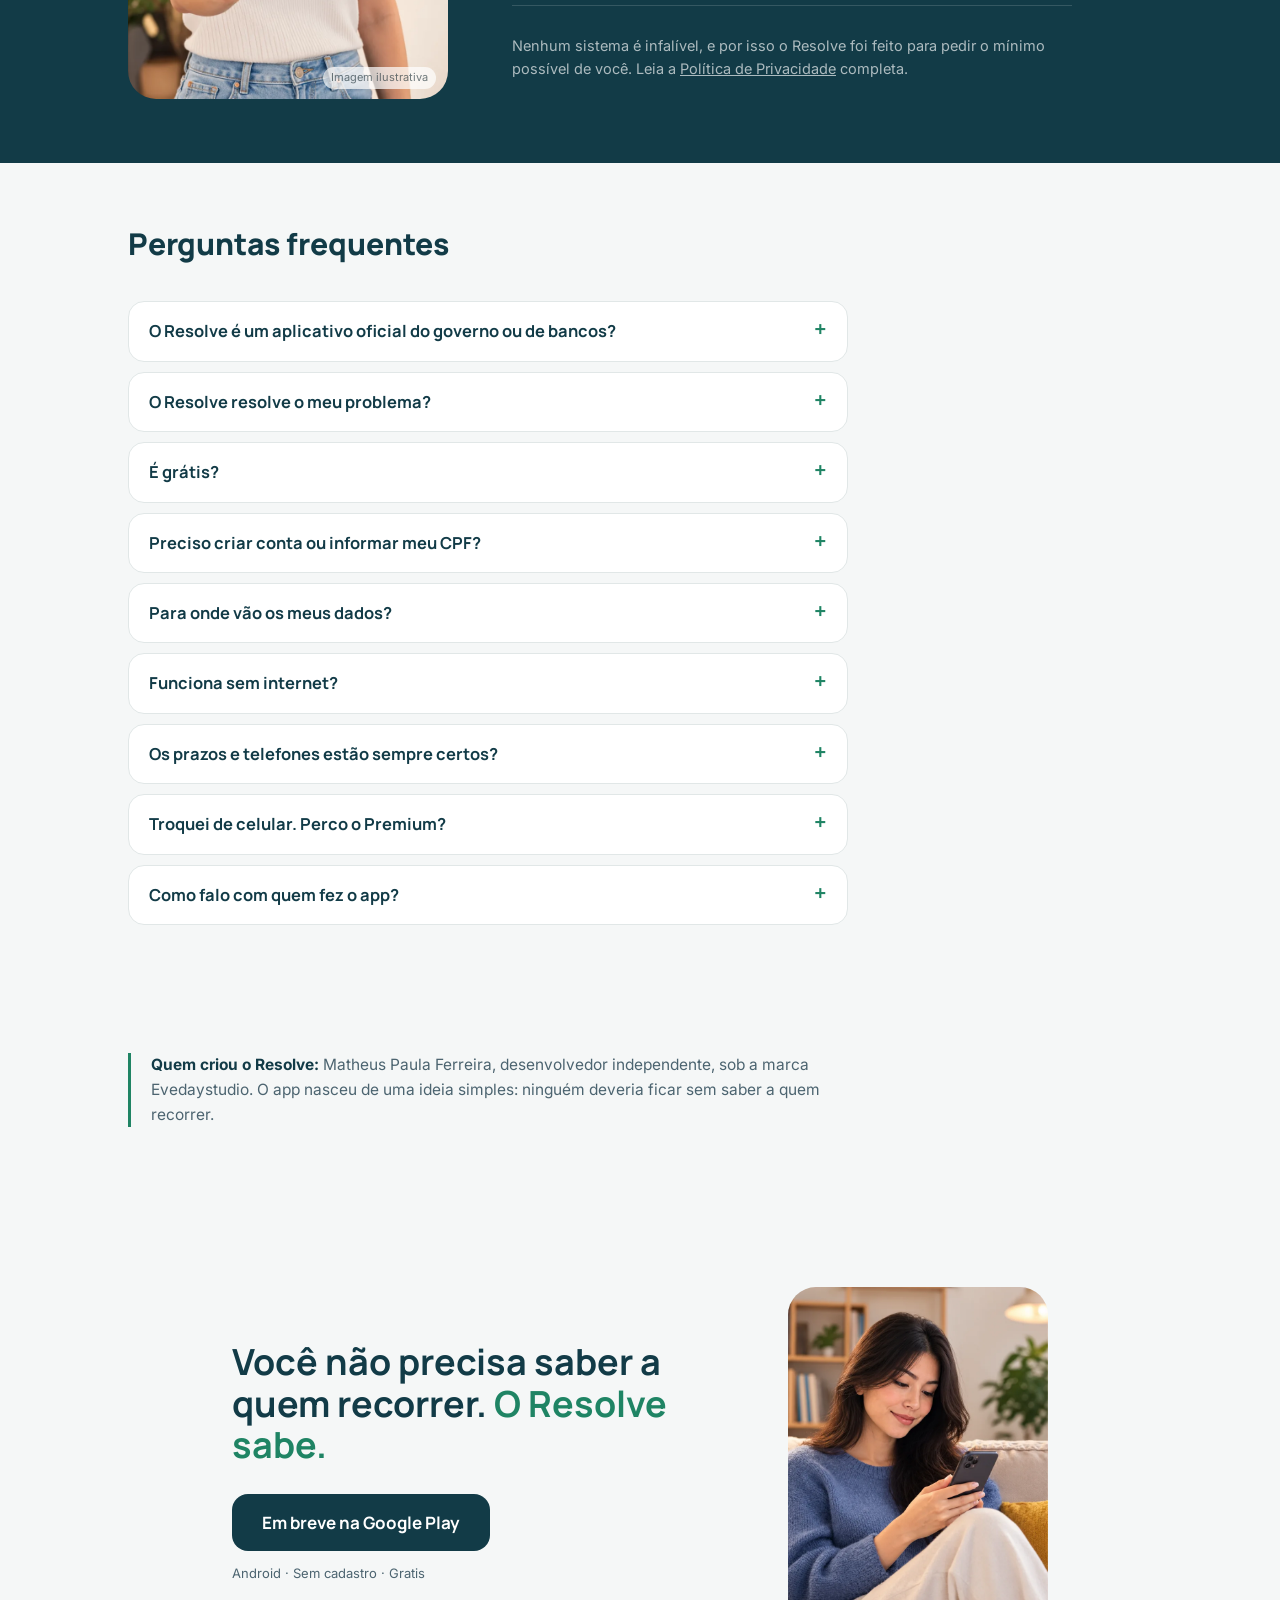
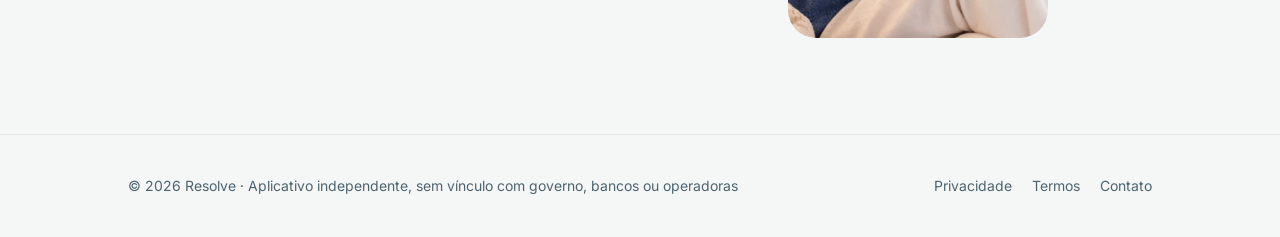
==== commit 1cbf4e52: "Add files via upload" ====
--- a/index.html
+++ b/index.html
@@ -11,7 +11,7 @@
   <meta property="og:title" content="Resolve — Reclamou e não resolveram? Veja o próximo passo" />
   <meta property="og:locale" content="pt_BR" />
   <meta name="theme-color" content="#123B47" />
-  <meta property="og:description" content="O canal certo, o prazo com fonte oficial e o próximo passo quando a empresa não responde. Android, sem cadastro, 30 dias com tudo liberado." />
+  <meta property="og:description" content="O canal certo, o prazo com fonte oficial e o próximo passo quando a empresa não responde. Android, sem cadastro, grátis para começar." />
   <meta property="og:image" content="https://evedaystudio.github.io/resolve/assets/og-image.png?v=2" />
   <meta property="og:image:width" content="1200" />
   <meta property="og:image:height" content="630" />
@@ -237,7 +237,7 @@
             <p>Protocolos, histórico e status em um só lugar, guardados só no seu aparelho.</p>
           </div>
         </div>
-        <p class="nota-funcoes">Cada função marcada como Premium fica liberada por 30 dias desde o primeiro uso e depois faz parte do Premium. Veja os detalhes em <a href="#preco">Preço</a>.</p>
+        <p class="nota-funcoes">As funções marcadas como Premium são pagas, uma única vez. O básico e 1 caso guardado são grátis. Veja os detalhes em <a href="#preco">Preço</a>.</p>
       </div>
     </section>
 
@@ -344,18 +344,13 @@
 
         <div class="grade-preco">
           <div class="cartao-preco">
-            <p class="cartao-preco-nome">Primeiros 30 dias</p>
-            <p class="cartao-preco-valor">Grátis</p>
-            <p class="cartao-preco-sub">Todas as funções liberadas, inclusive as Premium, para você acompanhar um caso de verdade.</p>
-          </div>
-          <div class="cartao-preco">
-            <p class="cartao-preco-nome">Depois, o básico segue grátis</p>
+            <p class="cartao-preco-nome">O básico é grátis</p>
             <p class="cartao-preco-valor">R$ 0</p>
             <ul>
               <li>Orientação e escadinha com prazos e próximo passo</li>
               <li>Busca de canais oficiais</li>
               <li>Central de Prevenção contra Golpes</li>
-              <li>Guardar um caso</li>
+              <li>Guardar 1 caso e acompanhá-lo até resolver</li>
               <li>Acessibilidade e tema escuro</li>
             </ul>
           </div>
@@ -427,7 +422,7 @@
           </details>
           <details>
             <summary>É grátis?</summary>
-            <p>É grátis para instalar, e nos primeiros 30 dias todas as funções ficam liberadas. Depois disso, o básico continua grátis e o Premium custa R$ 9,90, em pagamento único, sem assinatura.</p>
+            <p>É grátis para instalar e usar: orientação, Escadinha com prazos, busca de canais, Central de Prevenção e 1 caso guardado, que você acompanha até resolver. O Premium custa R$ 9,90, em pagamento único, sem assinatura, e libera mensagens prontas, lembretes no celular, mais de um caso, PDF, backup e cores extras.</p>
           </details>
           <details>
             <summary>Preciso criar conta ou informar meu CPF?</summary>
--- a/css/styles.css
+++ b/css/styles.css
@@ -811,7 +811,7 @@
 /* Preço */
 .bloco-preco { background: var(--surface); border-top: 1px solid var(--border); border-bottom: 1px solid var(--border); }
 .bloco-preco .bloco-titulo { max-width: 560px; }
-.grade-preco { margin-top: var(--space-6); display: grid; grid-template-columns: repeat(3, 1fr); gap: var(--space-5); align-items: stretch; }
+.grade-preco { margin-top: var(--space-6); display: grid; grid-template-columns: repeat(2, 1fr); gap: var(--space-5); align-items: stretch; }
 .cartao-preco { background: var(--bg); border: 1px solid var(--border); border-radius: var(--radius-lg); padding: var(--space-5); display: flex; flex-direction: column; gap: var(--space-3); }
 .cartao-preco-destaque { background: var(--brand); border-color: var(--brand); color: #fff; }
 .cartao-preco-destaque .cartao-preco-nome, .cartao-preco-destaque .cartao-preco-valor { color: #fff; }
